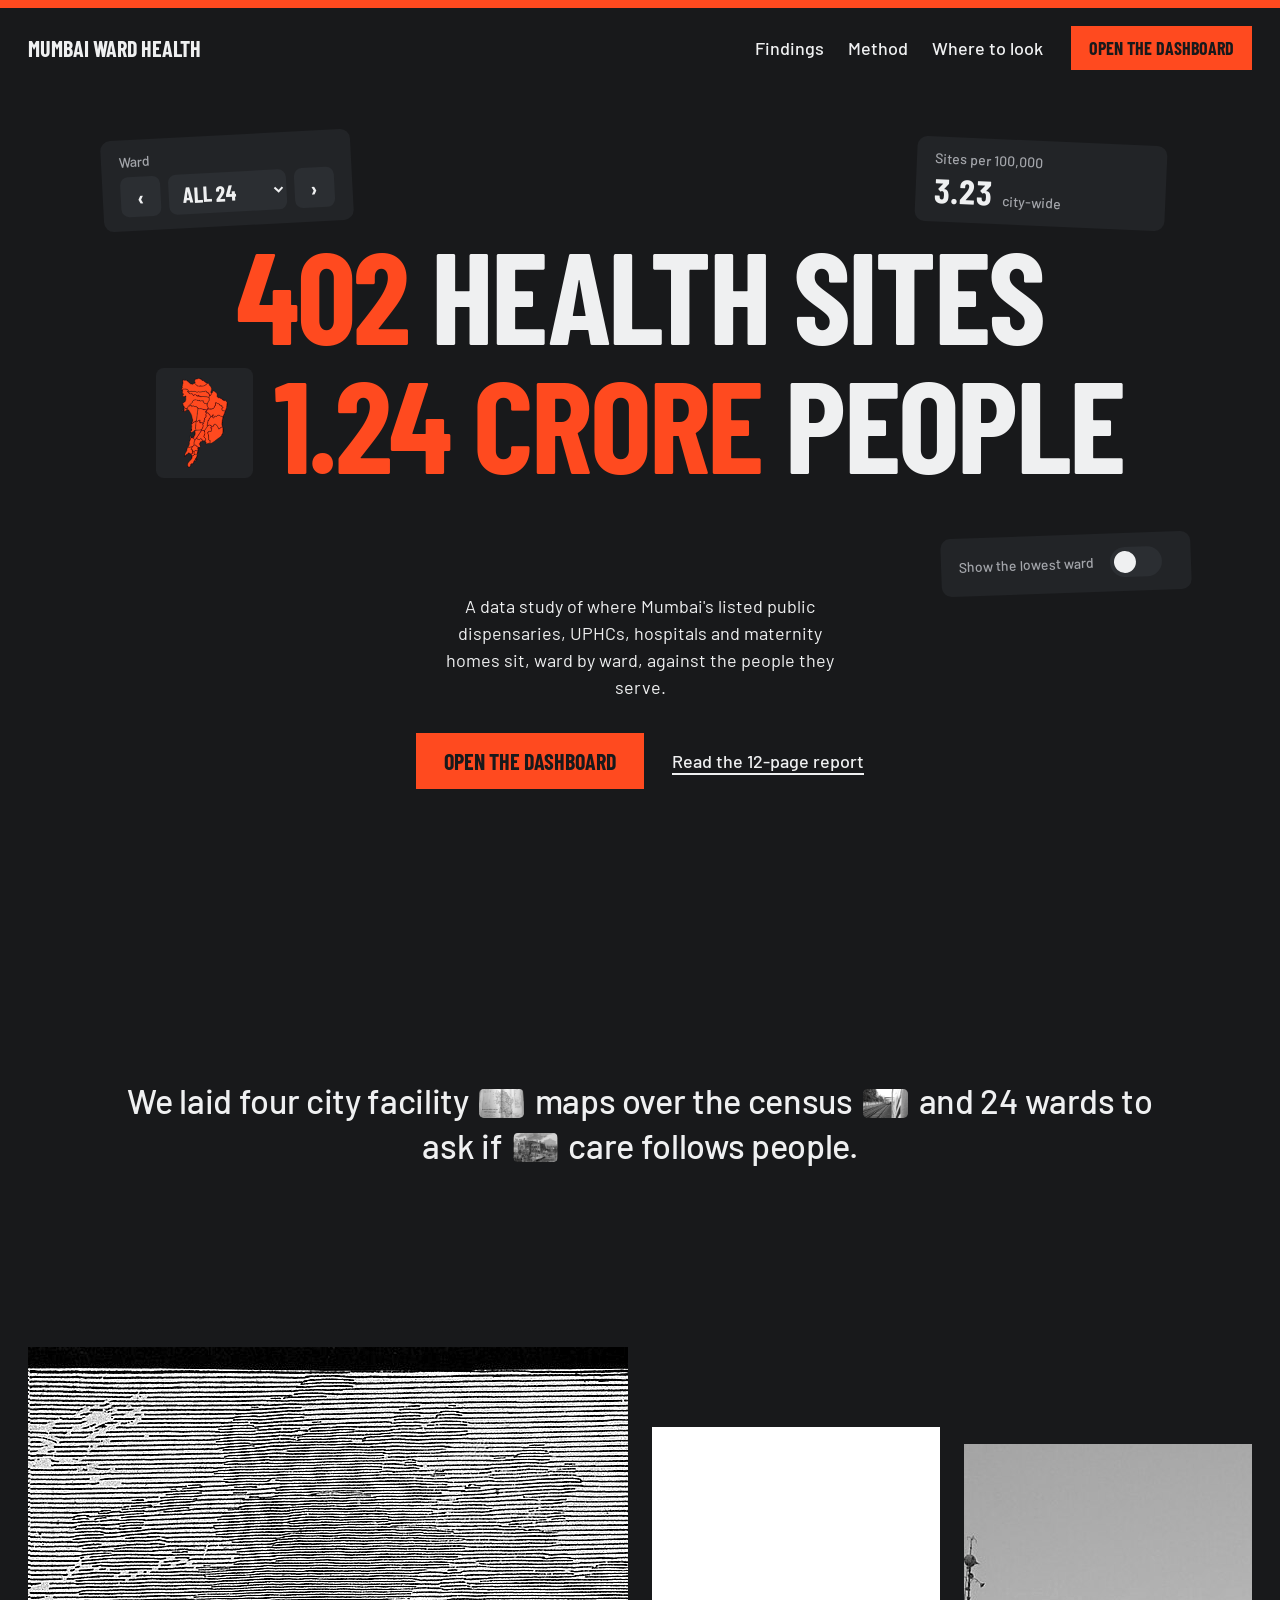
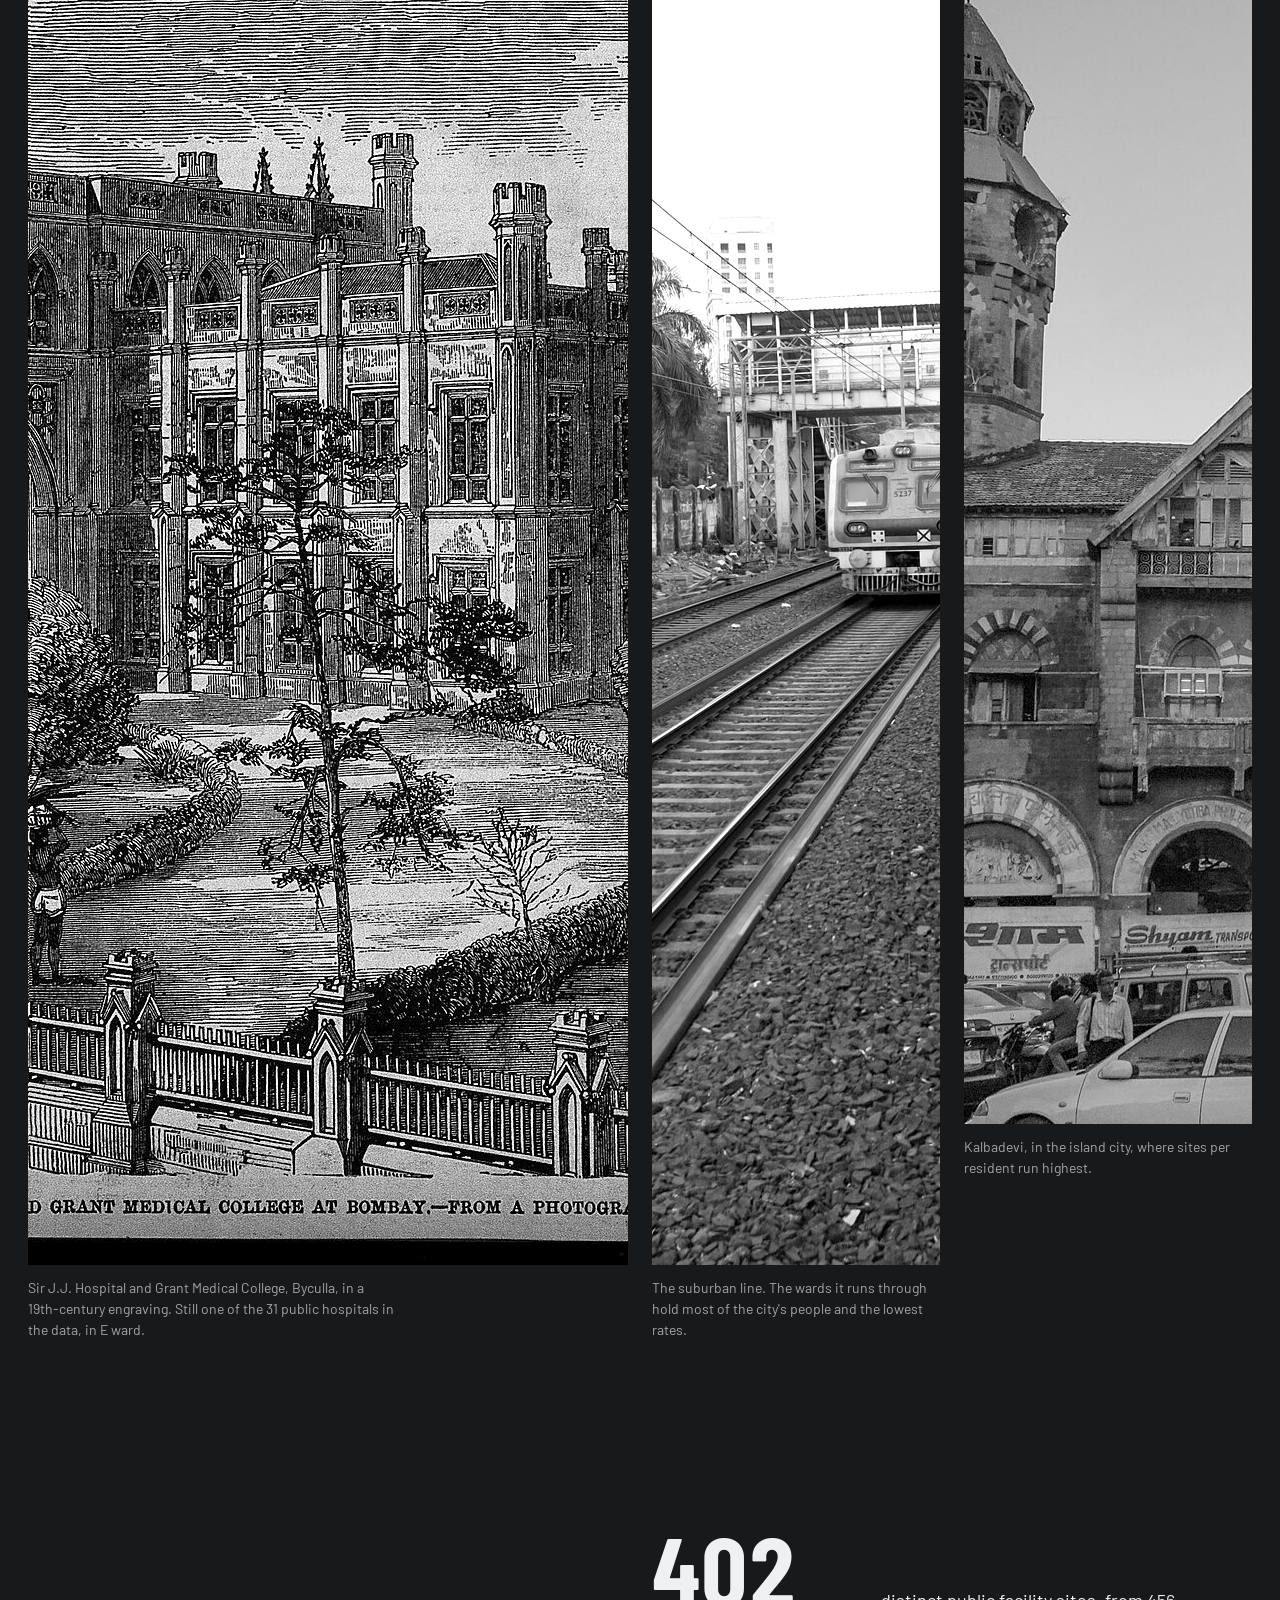
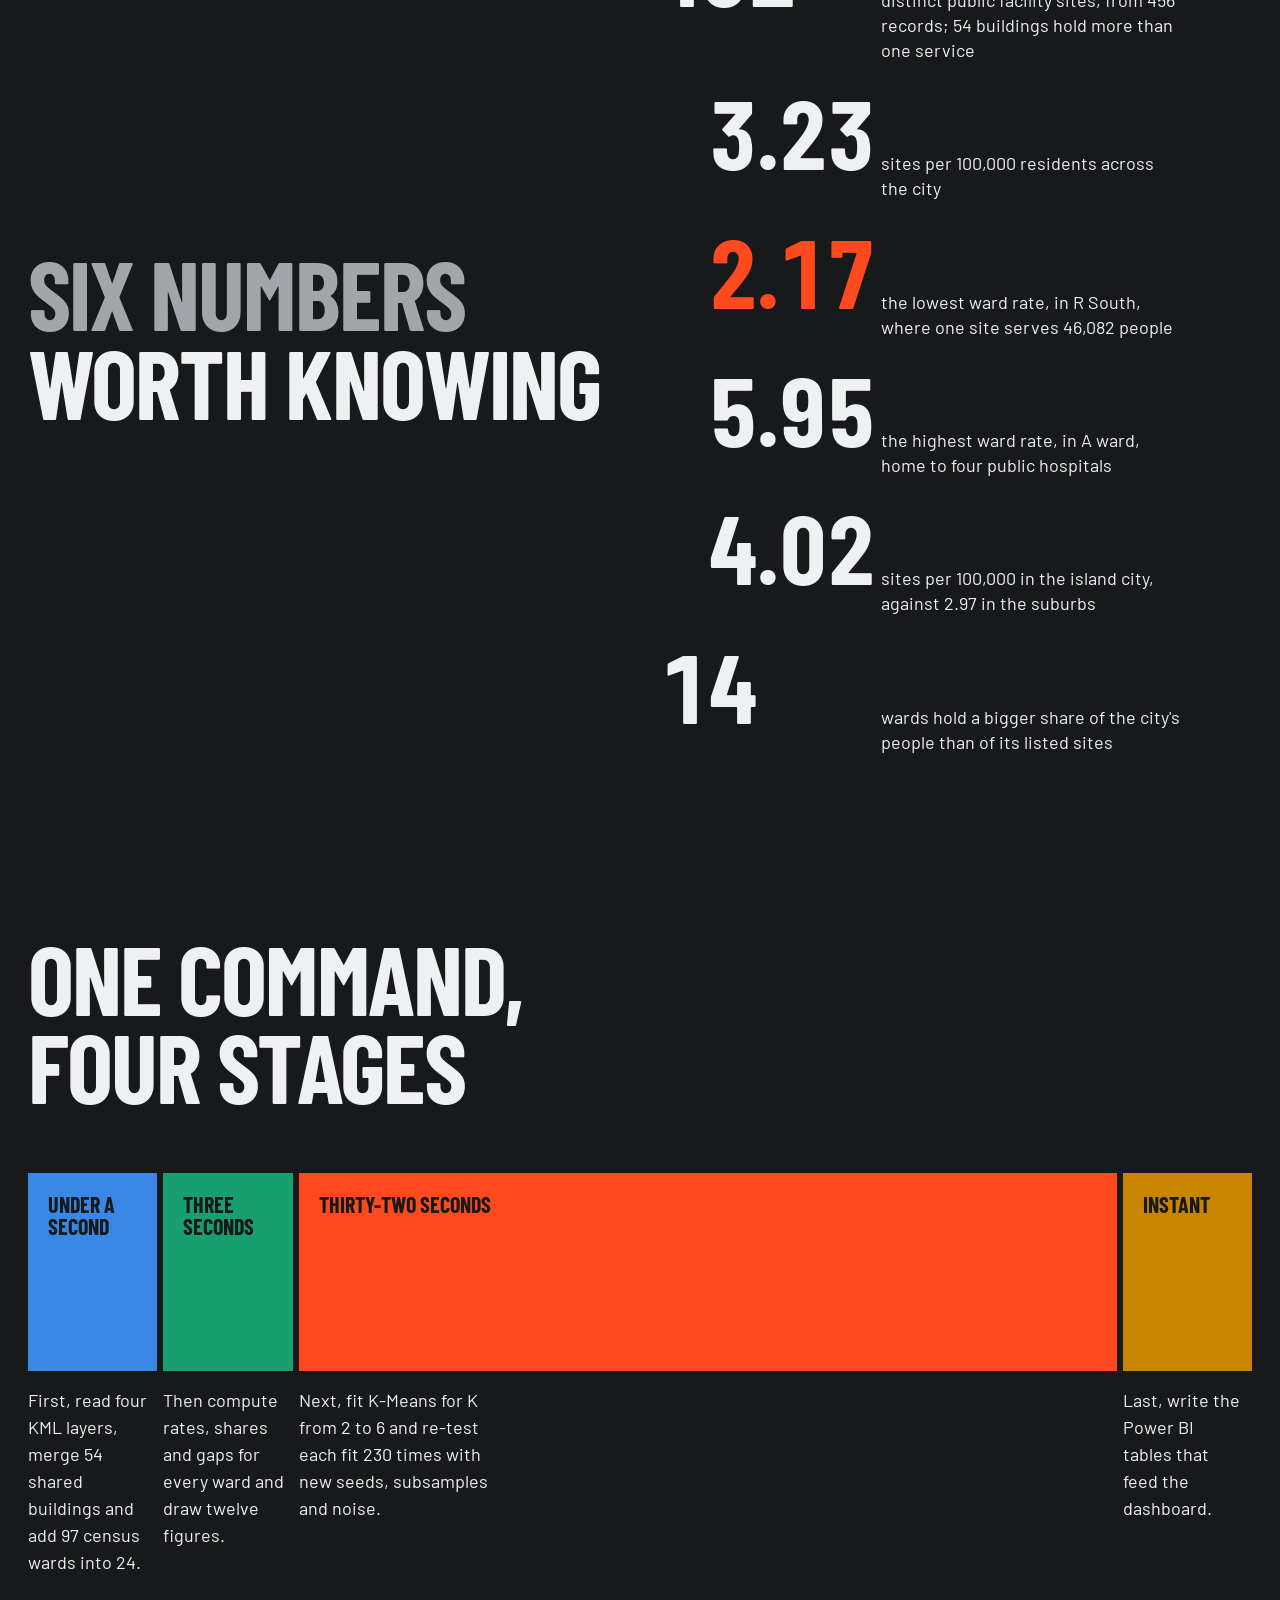
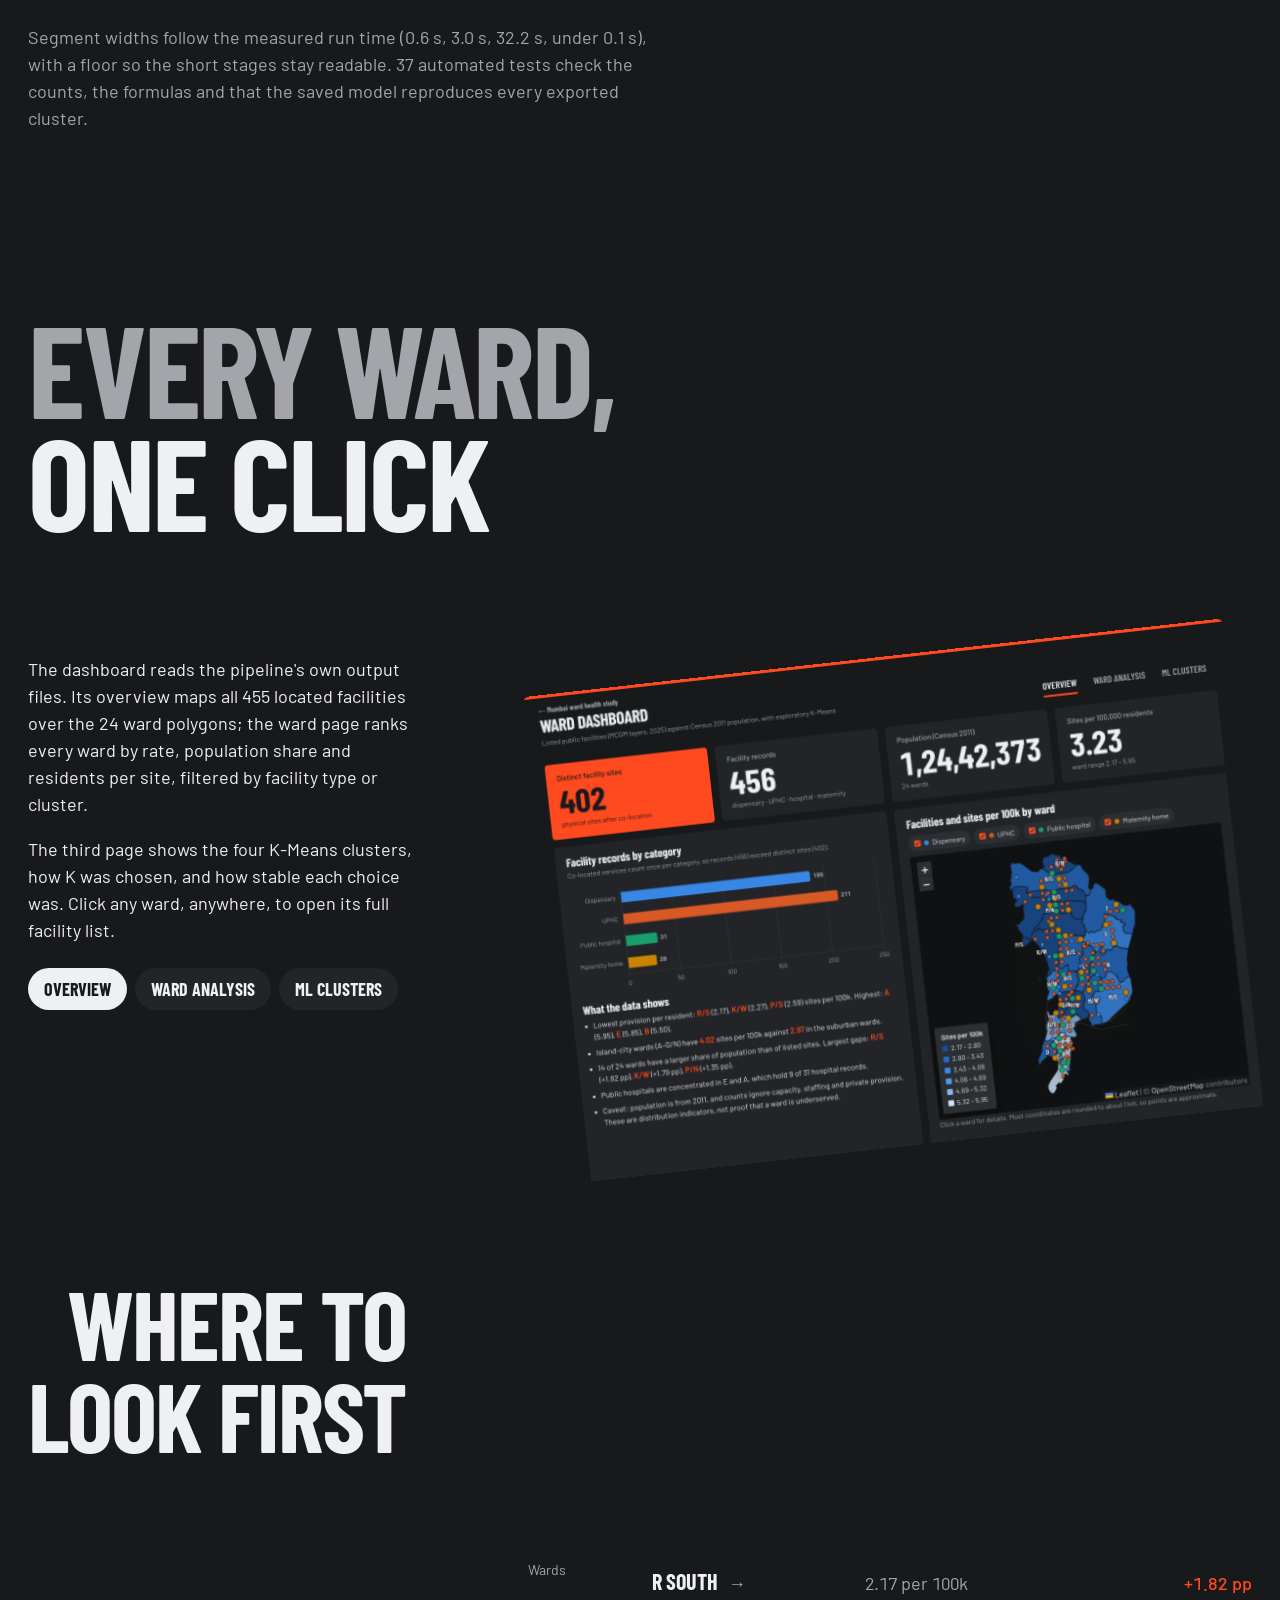
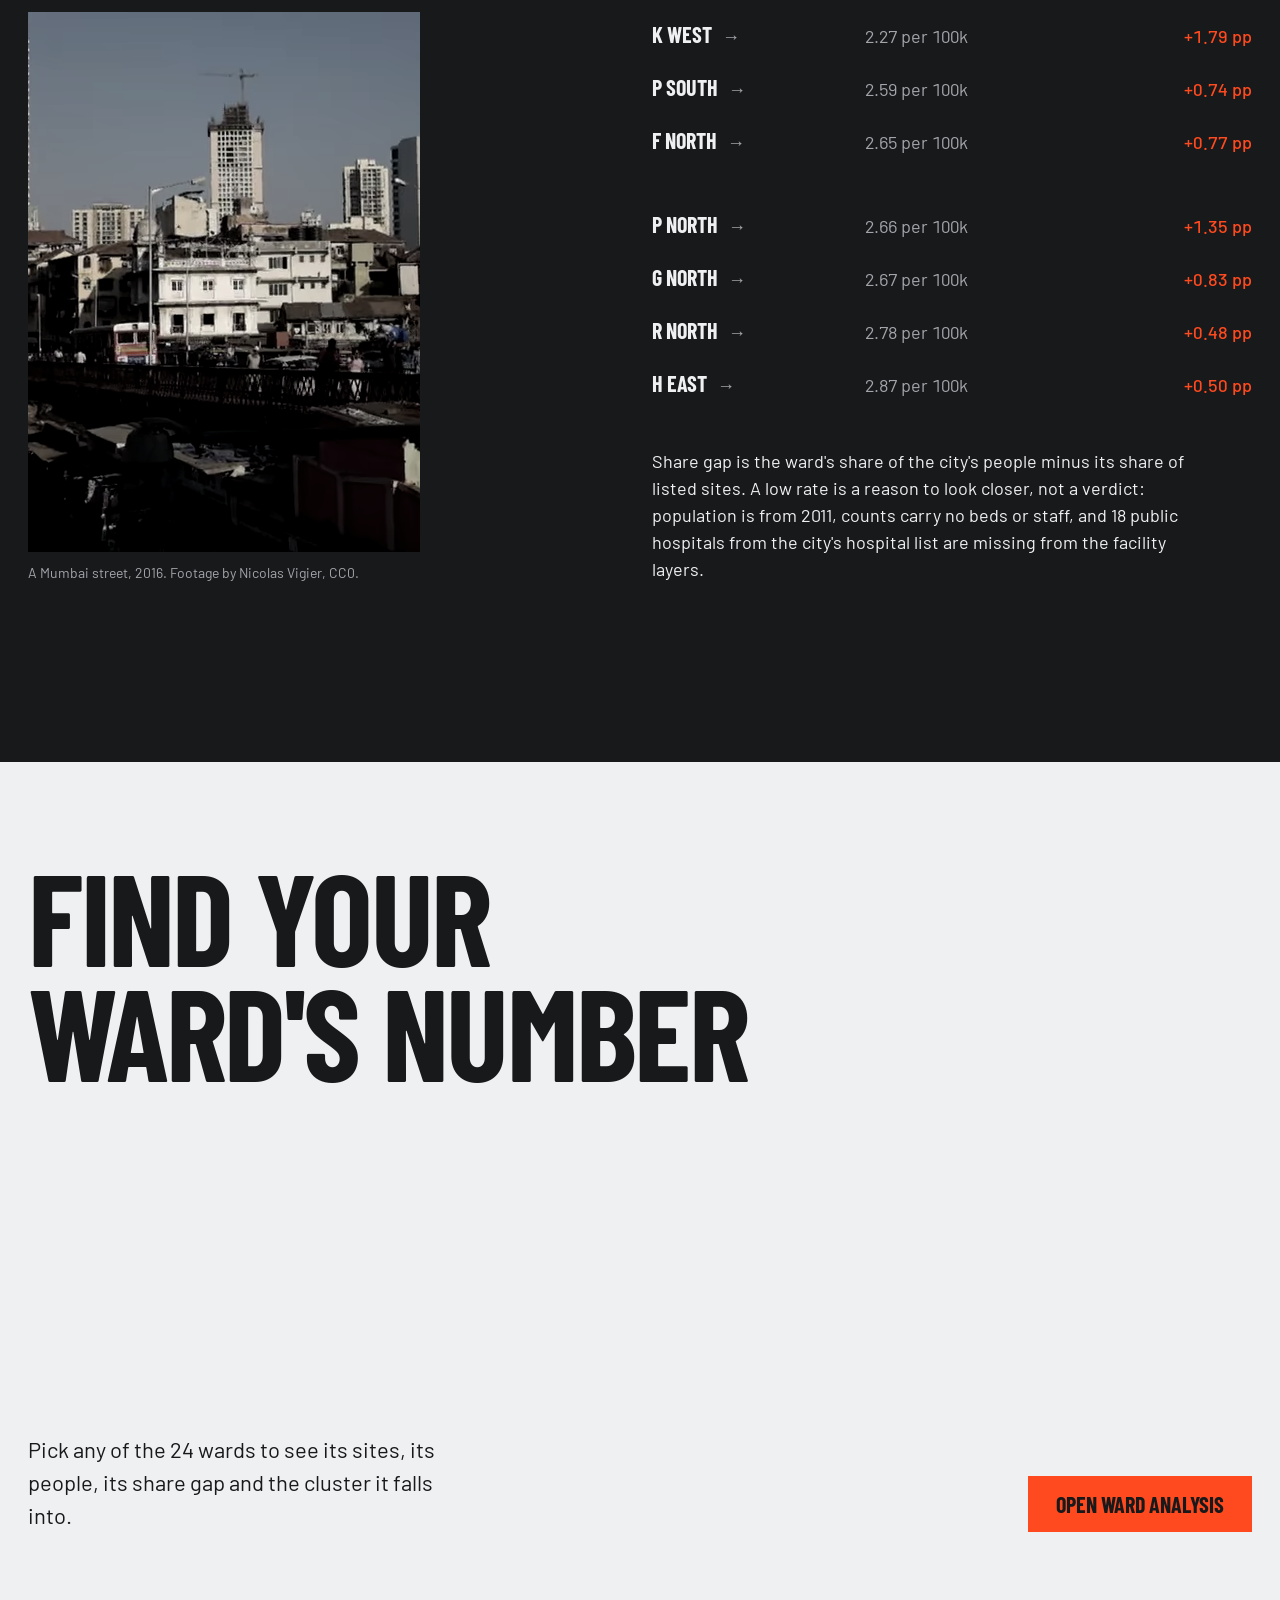
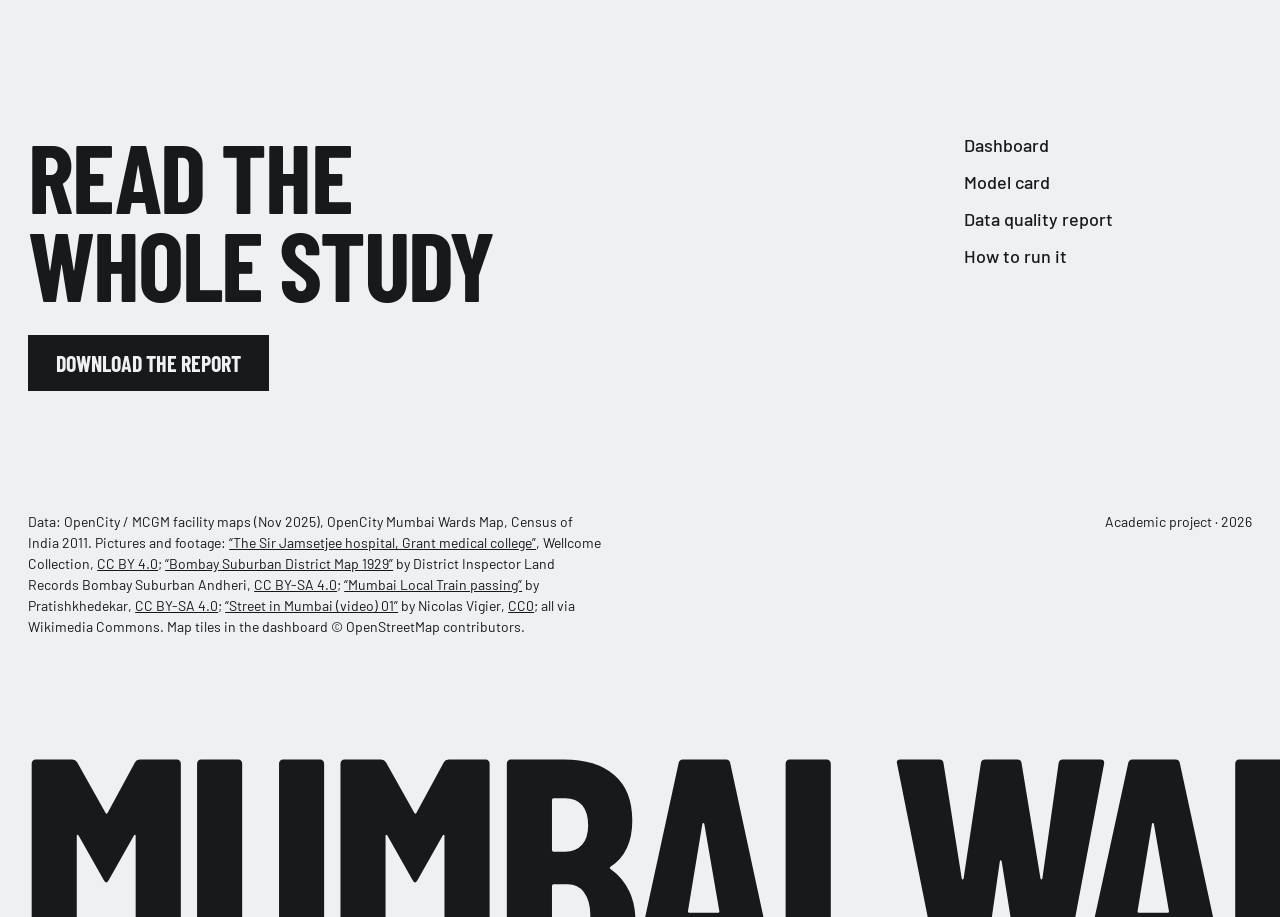
==== index.html @ dcb0f023 "Mumbai ward healthcare provision: pipeline, K-Means, dashboard and landing page Data pipeline over O" ====
<!doctype html>
<html lang="en">
<head>
<meta charset="utf-8">
<meta name="viewport" content="width=device-width, initial-scale=1">
<title>Mumbai Ward Health</title>
<meta name="description" content="A data study of where Mumbai's listed public dispensaries, UPHCs, hospitals and maternity homes sit, ward by ward, against the people they serve.">
<link rel="preconnect" href="https://fonts.googleapis.com">
<link rel="preconnect" href="https://fonts.gstatic.com" crossorigin>
<link href="https://fonts.googleapis.com/css2?family=Barlow+Condensed:wght@700&family=Barlow:wght@400;500&display=swap" rel="stylesheet">
<link rel="stylesheet" href="landing/style.css?v=6">
<script>document.documentElement.classList.add("js");</script>
</head>
<body>
<div class="accent-bar"></div>

<header class="nav">
  <a class="wordmark" href="#top">Mumbai Ward Health</a>
  <nav aria-label="Sections">
    <a href="#findings">Findings</a>
    <a href="#method">Method</a>
    <a href="#where">Where to look</a>
  </nav>
  <a class="btn btn-small" href="dashboard/">Open the dashboard</a>
</header>

<main id="top">
  <!-- ========== Hero: the sentence, with the ward controls sitting on it ========== -->
  <section class="hero" aria-labelledby="hero-title">
    <div class="hero-stage">
      <h1 id="hero-title" class="hero-title">
        <span class="line"><span class="line-inner"><span class="num" id="h-sites">402</span> health sites</span></span>
        <span class="line"><span class="line-inner"><span class="frame" aria-hidden="true"><svg id="h-map" viewBox="0 0 100 100" preserveAspectRatio="xMidYMid meet"></svg></span><span class="num" id="h-pop">1.24 crore</span> people</span></span>
      </h1>

      <div class="chip chip-ward" data-ui role="group" aria-label="Choose a ward">
        <span class="chip-label">Ward</span>
        <div class="chip-row">
          <button type="button" class="chip-step" id="w-prev" aria-label="Previous ward">‹</button>
          <select id="w-select" aria-label="Ward"><option value="">All 24</option></select>
          <button type="button" class="chip-step" id="w-next" aria-label="Next ward">›</button>
        </div>
      </div>

      <div class="chip chip-rate" data-ui aria-live="polite">
        <span class="chip-label">Sites per 100,000</span>
        <span class="chip-value"><span id="w-rate">3.23</span><span class="chip-sub" id="w-rank">city-wide</span></span>
      </div>

      <button type="button" class="chip chip-switch" data-ui id="w-switch" aria-pressed="false">
        <span class="chip-label">Show the lowest ward</span>
        <span class="switch" aria-hidden="true"><span class="knob"></span></span>
      </button>
    </div>

    <p class="hero-sub">A data study of where Mumbai's listed public dispensaries, UPHCs, hospitals and maternity homes sit,
      ward by ward, against the people they serve.</p>
    <div class="hero-actions">
      <a class="btn" href="dashboard/">Open the dashboard</a>
      <a class="text-link" href="outputs/reports/final_report.pdf">Read the 12-page report</a>
    </div>
  </section>

  <!-- ========== Intro statement ========== -->
  <section class="intro" data-reveal>
    <p class="statement">
      We laid four city facility
      <span class="thumb" aria-hidden="true"><img src="landing/assets/bombay-suburban-district-map-1929.jpg" alt="" width="1920" height="1440" loading="lazy" style="object-position: 40% 55%"></span>
      maps over the census
      <span class="thumb" aria-hidden="true"><img src="landing/assets/mumbai-local-train-passing.jpg" alt="" width="1920" height="1438" loading="lazy" style="object-position: 30% 50%"></span>
      and 24 wards to ask if
      <span class="thumb" aria-hidden="true"><img src="landing/assets/the-sir-jamsetjee-hospital-grant-medical-college.jpg" alt="" width="1920" height="1518" loading="lazy" style="object-position: 50% 40%"></span>
      care follows people.
    </p>
  </section>

  <!-- ========== The thumbnails, opened up ========== -->
  <section class="band" aria-label="Mumbai, then and now">
    <figure class="band-a" data-reveal>
      <img src="landing/assets/the-sir-jamsetjee-hospital-grant-medical-college.jpg" alt="Nineteenth-century engraving of the Sir Jamsetjee Jeejeebhoy Hospital and Grant Medical College, Bombay" width="1920" height="1518" loading="lazy">
      <figcaption>Sir J.J. Hospital and Grant Medical College, Byculla, in a 19th-century engraving. Still one of the 31 public hospitals in the data, in E ward.</figcaption>
    </figure>
    <figure class="band-b" data-reveal>
      <img src="landing/assets/mumbai-local-train-passing.jpg" alt="A Mumbai suburban local train passing along the tracks" width="1920" height="1438" loading="lazy">
      <figcaption>The suburban line. The wards it runs through hold most of the city's people and the lowest rates.</figcaption>
    </figure>
    <figure class="band-c" data-reveal>
      <img src="landing/assets/lohar-chawl-kalbadevi-mumbai-maharashtra-india-panoramio.jpg" alt="Crawford Market clock tower and street traffic near Lohar Chawl, Kalbadevi" width="1920" height="1280" loading="lazy">
      <figcaption>Kalbadevi, in the island city, where sites per resident run highest.</figcaption>
    </figure>
  </section>

  <!-- ========== Stats ledger ========== -->
  <section class="stats" id="findings" aria-labelledby="stats-title">
    <h2 id="stats-title" class="stats-title" data-reveal><span class="soft">Six numbers</span> <span>worth knowing</span></h2>
    <dl class="ledger" data-reveal>
      <div class="row"><dt class="whole" data-count="402">402</dt><dd class="dec"></dd><dd class="cap">distinct public facility sites, from 456 records; 54 buildings hold more than one service</dd></div>
      <div class="row"><dt class="whole" data-count="3">3</dt><dd class="dec" data-count-dec="23">.23</dd><dd class="cap">sites per 100,000 residents across the city</dd></div>
      <div class="row hl"><dt class="whole" data-count="2">2</dt><dd class="dec" data-count-dec="17">.17</dd><dd class="cap">the lowest ward rate, in R South, where one site serves 46,082 people</dd></div>
      <div class="row"><dt class="whole" data-count="5">5</dt><dd class="dec" data-count-dec="95">.95</dd><dd class="cap">the highest ward rate, in A ward, home to four public hospitals</dd></div>
      <div class="row"><dt class="whole" data-count="4">4</dt><dd class="dec" data-count-dec="2">.02</dd><dd class="cap">sites per 100,000 in the island city, against 2.97 in the suburbs</dd></div>
      <div class="row"><dt class="whole" data-count="14">14</dt><dd class="dec"></dd><dd class="cap">wards hold a bigger share of the city's people than of its listed sites</dd></div>
    </dl>
  </section>

  <!-- ========== How it works: the pipeline as one bar ========== -->
  <section class="method" id="method" aria-labelledby="method-title">
    <h2 id="method-title" class="method-title" data-reveal>One command, four stages</h2>
    <div class="stagebar" data-ui data-reveal role="list" aria-label="Pipeline stages, sized by how long each takes">
      <div class="stage s1" role="listitem" style="--grow: 12">
        <div class="seg"><h3 class="dur">Under a second</h3></div>
        <p>First, read four KML layers, merge 54 shared buildings and add 97 census wards into 24.</p>
      </div>
      <div class="stage s2" role="listitem" style="--grow: 12">
        <div class="seg"><h3 class="dur">Three seconds</h3></div>
        <p>Then compute rates, shares and gaps for every ward and draw twelve figures.</p>
      </div>
      <div class="stage s3" role="listitem" style="--grow: 76">
        <div class="seg"><h3 class="dur">Thirty-two seconds</h3></div>
        <p>Next, fit K-Means for K from 2 to 6 and re-test each fit 230 times with new seeds, subsamples and noise.</p>
      </div>
      <div class="stage s4" role="listitem" style="--grow: 12">
        <div class="seg"><h3 class="dur">Instant</h3></div>
        <p>Last, write the Power BI tables that feed the dashboard.</p>
      </div>
    </div>
    <p class="method-note" data-reveal>Segment widths follow the measured run time (0.6 s, 3.0 s, 32.2 s, under 0.1 s), with a floor so the short stages stay
      readable. 37 automated tests check the counts, the formulas and that the saved model reproduces every exported cluster.</p>
  </section>

  <!-- ========== Showcase: the dashboard in front of the type ========== -->
  <section class="showcase" aria-labelledby="show-title">
    <h2 id="show-title" class="stack" data-reveal><span class="soft">Every ward,</span> one click</h2>
    <div class="show-grid">
    <a class="object" href="dashboard/" aria-label="Open the dashboard overview">
      <img id="show-img" src="landing/assets/dashboard-overview.png" alt="Dashboard overview: headline figures, facility counts by category and a ward map shaded by sites per 100,000 residents" width="1440" height="1000" loading="lazy">
    </a>
    <div class="facts" data-reveal>
      <p>The dashboard reads the pipeline's own output files. Its overview maps all 455 located facilities over the 24 ward polygons;
        the ward page ranks every ward by rate, population share and residents per site, filtered by facility type or cluster.</p>
      <p>The third page shows the four K-Means clusters, how K was chosen, and how stable each choice was. Click any ward, anywhere, to open
        its full facility list.</p>
      <div class="facts-tabs" role="tablist" aria-label="Dashboard pages">
        <button type="button" role="tab" aria-selected="true" data-shot="overview">Overview</button>
        <button type="button" role="tab" aria-selected="false" data-shot="wards">Ward analysis</button>
        <button type="button" role="tab" aria-selected="false" data-shot="clusters">ML clusters</button>
      </div>
    </div>
    </div>
  </section>

  <!-- ========== Where to look: statement + table pushed right ========== -->
  <section class="where" id="where" aria-labelledby="where-title">
    <h2 id="where-title" class="where-title" data-reveal>Where to look first</h2>
    <div class="where-grid">
      <figure class="where-media" data-reveal>
        <video autoplay muted loop playsinline preload="metadata" poster="landing/assets/street-in-mumbai-video-01-poster.jpg" width="960" height="540">
          <source src="landing/assets/street-in-mumbai-video-01.webm" type="video/webm">
        </video>
        <figcaption>A Mumbai street, 2016. Footage by Nicolas Vigier, CC0.</figcaption>
      </figure>
      <div class="where-table" data-reveal>
        <span class="table-name">Wards</span>
        <table>
          <caption class="sr-only">Wards with the fewest listed public sites per 100,000 residents</caption>
          <thead class="sr-only"><tr><th>Ward</th><th>Sites per 100k</th><th>Share gap</th></tr></thead>
          <tbody id="where-rows">
            <tr><td><a href="dashboard/#ward=R/S">R South</a></td><td>2.17 per 100k</td><td>+1.82 pp</td></tr>
            <tr><td><a href="dashboard/#ward=K/W">K West</a></td><td>2.27 per 100k</td><td>+1.79 pp</td></tr>
            <tr><td><a href="dashboard/#ward=P/S">P South</a></td><td>2.59 per 100k</td><td>+0.74 pp</td></tr>
            <tr><td><a href="dashboard/#ward=F/N">F North</a></td><td>2.65 per 100k</td><td>+0.77 pp</td></tr>
            <tr class="gap"><td><a href="dashboard/#ward=P/N">P North</a></td><td>2.66 per 100k</td><td>+1.35 pp</td></tr>
            <tr><td><a href="dashboard/#ward=G/N">G North</a></td><td>2.67 per 100k</td><td>+0.83 pp</td></tr>
            <tr><td><a href="dashboard/#ward=R/N">R North</a></td><td>2.78 per 100k</td><td>+0.48 pp</td></tr>
            <tr><td><a href="dashboard/#ward=H/E">H East</a></td><td>2.87 per 100k</td><td>+0.50 pp</td></tr>
          </tbody>
        </table>
        <p class="where-note">Share gap is the ward's share of the city's people minus its share of listed sites. A low rate is a reason to look closer, not a verdict:
          population is from 2011, counts carry no beds or staff, and 18 public hospitals from the city's hospital list are missing from the facility layers.</p>
      </div>
    </div>
  </section>

  <!-- ========== Close: the idea again, inverted ========== -->
  <section class="close" aria-labelledby="close-title">
    <h2 id="close-title" class="close-title" data-reveal><span>Find your</span> <span>ward's number</span></h2>
    <div class="close-base" data-reveal>
      <p>Pick any of the 24 wards to see its sites, its people, its share gap and the cluster it falls into.</p>
      <a class="btn" href="dashboard/#wards">Open ward analysis</a>
    </div>
  </section>
</main>

<footer class="footer">
  <div class="footer-top">
    <div class="invite">
      <h2 class="invite-title"><span>Read the</span> <span>whole study</span></h2>
      <a class="btn btn-dark" href="outputs/reports/final_report.pdf">Download the report</a>
    </div>
    <ul class="footer-links">
      <li><a href="dashboard/">Dashboard</a></li>
      <li><a href="docs/model_card.md">Model card</a></li>
      <li><a href="docs/data_quality_report.md">Data quality report</a></li>
      <li><a href="README.md">How to run it</a></li>
    </ul>
  </div>
  <div class="footer-legal">
    <p class="credits">Data: OpenCity / MCGM facility maps (Nov 2025), OpenCity Mumbai Wards Map, Census of India 2011.
      Pictures and footage: <a href="https://commons.wikimedia.org/w/index.php?curid=36466814">“The Sir Jamsetjee hospital, Grant medical college”</a>, Wellcome Collection, <a href="https://creativecommons.org/licenses/by/4.0/">CC BY 4.0</a>;
      <a href="https://commons.wikimedia.org/w/index.php?curid=98653677">“Bombay Suburban District Map 1929”</a> by District Inspector Land Records Bombay Suburban Andheri, <a href="https://creativecommons.org/licenses/by-sa/4.0/">CC BY-SA 4.0</a>;
      <a href="https://commons.wikimedia.org/w/index.php?curid=108327120">“Mumbai Local Train passing”</a> by Pratishkhedekar, <a href="https://creativecommons.org/licenses/by-sa/4.0/">CC BY-SA 4.0</a>;
      <a href="https://commons.wikimedia.org/wiki/File:Street_in_Mumbai_(video)_01.webm">“Street in Mumbai (video) 01”</a> by Nicolas Vigier, <a href="https://creativecommons.org/publicdomain/zero/1.0/deed.en">CC0</a>; all via Wikimedia Commons.
      Map tiles in the dashboard © OpenStreetMap contributors.</p>
    <p>Academic project · 2026</p>
  </div>
  <p class="giant" aria-hidden="true">Mumbai wards</p>
</footer>

<script src="landing/app.js?v=2"></script>
</body>
</html>
---- landing/style.css ----
/* Landing page — direction "The sentence is the layout" · Barlow Condensed / Barlow · graphite and orange. */
:root {
  --bg: #18191b;
  --surface: #222427;
  --surface-2: #2b2e32;
  --ink: #eff0f1;
  --muted: #a3a5aa;
  --accent: #ff4a1f;
  --accent-ink: #18191b;
  --field: #eff0f1;
  --field-ink: #18191b;
  --field-muted: #55585e;
  --c1: #3987e5; --c2: #d95926; --c3: #199e70; --c4: #c98500;

  --display: "Barlow Condensed", "Arial Narrow", sans-serif;
  --text: "Barlow", -apple-system, "Segoe UI", Helvetica, Arial, sans-serif;
  /* Seven sizes: small, body, lead, statement, head, hero, and the footer's cropped name. */
  --step-small: 14px;
  --step-body: 18px;
  --step-lead: 22px;
  --step-statement: clamp(1.5rem, 1.1rem + 1.3vw, 2.25rem);
  --step-head: clamp(3rem, 1.6rem + 5.6vw, 6.5rem);
  --step-hero: clamp(2.6rem, 10.2vw, 10.5rem);

  --margin: clamp(16px, 2.2vw, 32px);
  --gap-section: clamp(120px, 14vw, 200px);
  --ease-out: cubic-bezier(.16, 1, .3, 1);
  color-scheme: dark;
}

* { box-sizing: border-box; }
html { scroll-behavior: smooth; }
html, body { margin: 0; }
body { background: var(--bg); color: var(--ink); font: 400 var(--step-body)/1.5 var(--text); -webkit-font-smoothing: antialiased; overflow-x: hidden; }
img, video, svg { display: block; max-width: 100%; }
a { color: inherit; }
:focus-visible { outline: 3px solid var(--accent); outline-offset: 3px; }
::selection { background: var(--accent); color: var(--accent-ink); }
.sr-only { position: absolute; width: 1px; height: 1px; overflow: hidden; clip: rect(0 0 0 0); white-space: nowrap; }
h1, h2 { font-family: var(--display); font-weight: 700; text-transform: uppercase; letter-spacing: -0.02em; line-height: 0.9; margin: 0; }
p { margin: 0; }

/* ---------- buttons ---------- */
.btn {
  display: inline-flex; align-items: center; justify-content: center; min-height: 56px; padding: 0 28px;
  background: var(--accent); color: var(--accent-ink); font: 700 var(--step-lead)/1 var(--display); text-transform: uppercase; letter-spacing: 0;
  text-decoration: none; border-radius: 0; transition: transform .2s var(--ease-out), background .2s;
}
.btn:hover { background: #ff6a45; transform: translateY(-2px); }
.btn:active { transform: translateY(1px) scale(.98); }
.btn-small { min-height: 44px; padding: 0 18px; font-size: var(--step-body); }
.btn-dark { background: var(--field-ink); color: var(--field); }
.btn-dark:hover { background: var(--accent); color: var(--accent-ink); }
.text-link { color: var(--ink); text-decoration: underline; text-decoration-thickness: 2px; text-underline-offset: 5px; font-weight: 500; transition: color .2s; }
.text-link:hover { color: var(--accent); }

/* ---------- navigation ---------- */
.accent-bar { height: 8px; background: var(--accent); }
.nav { display: flex; align-items: center; gap: 28px; padding: 18px var(--margin); }
.wordmark { font: 700 var(--step-lead)/1 var(--display); text-transform: uppercase; text-decoration: none; margin-right: auto; }
.nav nav { display: flex; gap: 24px; }
.nav nav a { text-decoration: none; color: var(--ink); font-weight: 500; position: relative; }
.nav nav a::after { content: ""; position: absolute; left: 0; right: 0; bottom: -4px; height: 2px; background: var(--accent); transform: scaleX(0); transform-origin: left; transition: transform .3s var(--ease-out); }
.nav nav a:hover::after { transform: scaleX(1); }

/* ---------- hero ---------- */
.hero { min-height: calc(100svh - 88px); padding: 0 var(--margin) 64px; display: flex; flex-direction: column; justify-content: center; }
.hero-stage { position: relative; padding: 96px 0 104px; }
.hero-title { font-size: var(--step-hero); line-height: 0.95; letter-spacing: -0.02em; text-align: center; }
.hero-title .line { display: block; overflow: hidden; padding-bottom: 0.04em; }
.hero-title .line-inner { display: inline-block; white-space: nowrap; }
.hero-title .num { color: var(--accent); display: inline-block; transition: opacity .25s, transform .35s var(--ease-out); }
.hero-title .num.swap { opacity: 0; transform: translateY(0.25em); }
.frame {
  display: inline-block; width: 0.74em; height: 0.84em; vertical-align: -0.03em; margin: 0 0.16em 0 0; border-radius: 0.06em;
  background: var(--surface); overflow: hidden;
}
.frame svg { width: 100%; height: 100%; }
.frame path { fill: #3b3f45; stroke: var(--bg); stroke-width: 0.35; transition: fill .45s var(--ease-out); }
.frame path.on { fill: var(--accent); }
.frame path.island { fill: #565b62; }

.chip {
  position: absolute; z-index: 2; display: flex; flex-direction: column; gap: 6px; padding: 14px 18px; min-width: 250px;
  background: var(--surface); color: var(--ink); border-radius: 10px; font: 500 var(--step-body)/1.2 var(--text); text-align: left;
  transition: transform .3s var(--ease-out), background .2s;
}
.chip:hover { background: var(--surface-2); }
.chip-label { color: var(--muted); font-size: var(--step-small); }
.chip-ward { top: 0; left: 6%; transform: rotate(-3deg); }
.chip-rate { top: 6px; right: 7%; transform: rotate(2.5deg); }
.chip-switch { right: 5%; bottom: 0; transform: rotate(-2deg); flex-direction: row; align-items: center; gap: 16px; border: 0; cursor: pointer; }
.chip-ward:hover { transform: rotate(-3deg) translateY(-3px); }
.chip-rate:hover { transform: rotate(2.5deg) translateY(-3px); }
.chip-switch:hover { transform: rotate(-2deg) translateY(-3px); }
.chip-switch:active { transform: rotate(-2deg) scale(.97); }
.chip-row { display: flex; align-items: center; gap: 8px; }
.chip-step {
  width: 40px; height: 40px; border: 0; border-radius: 8px; background: var(--surface-2); color: var(--ink); font: 700 var(--step-lead)/1 var(--display);
  cursor: pointer; transition: background .2s, transform .15s;
}
.chip-step:hover { background: var(--accent); color: var(--accent-ink); }
.chip-step:active { transform: scale(.92); }
.chip select {
  flex: 1; height: 40px; border: 0; border-radius: 8px; background: var(--surface-2); color: var(--ink); font: 700 var(--step-lead)/1 var(--display);
  text-transform: uppercase; padding: 0 10px; cursor: pointer;
}
.chip-value { display: flex; align-items: baseline; gap: 10px; }
.chip-value #w-rate { font: 700 var(--step-statement)/1 var(--display); font-variant-numeric: tabular-nums; }
.chip-sub { color: var(--muted); font-size: var(--step-small); }
.switch { width: 52px; height: 30px; border-radius: 15px; background: var(--surface-2); position: relative; flex: none; transition: background .25s; }
.switch .knob { position: absolute; top: 4px; left: 4px; width: 22px; height: 22px; border-radius: 50%; background: var(--ink); transition: transform .3s var(--ease-out); }
.chip-switch[aria-pressed="true"] .switch { background: var(--accent); }
.chip-switch[aria-pressed="true"] .knob { transform: translateX(22px); background: var(--accent-ink); }

.hero-sub { max-width: 40ch; margin: 0 auto; text-align: center; font-size: var(--step-body); }
.hero-actions { display: flex; gap: 28px; align-items: center; justify-content: center; margin-top: 32px; flex-wrap: wrap; }

/* ---------- intro statement ---------- */
.intro { padding: var(--gap-section) var(--margin); }
.statement { max-width: 30em; margin: 0 auto; text-align: center; font: 500 var(--step-statement)/1.3 var(--text); letter-spacing: -0.01em; }
.thumb { display: inline-block; height: 0.85em; width: 1.3em; vertical-align: -0.1em; margin: 0 0.12em; border-radius: 0.14em; overflow: hidden; background: var(--surface); }
.thumb img { width: 100%; height: 100%; object-fit: cover; filter: grayscale(1) contrast(1.05); transition: filter .5s, transform .6s var(--ease-out); }
.thumb:hover img { filter: none; transform: scale(1.12); }

/* ---------- picture band ---------- */
.band { display: grid; grid-template-columns: repeat(12, 1fr); gap: 24px; padding: 0 var(--margin) var(--gap-section); align-items: end; }
.band figure { margin: 0; overflow: hidden; }
.band img { width: 100%; object-fit: cover; filter: grayscale(1) contrast(1.05); transition: filter .6s, transform 1.2s var(--ease-out); }
.band figure:hover img { filter: none; transform: scale(1.03); }
.band figcaption { margin-top: 12px; font-size: var(--step-small); color: var(--muted); max-width: 46ch; }
.band-a { grid-column: 1 / 7; } .band-a img { aspect-ratio: 4 / 3; }
.band-b { grid-column: 7 / 10; } .band-b img { aspect-ratio: 3 / 4; }
.band-c { grid-column: 10 / 13; margin-bottom: 18vh !important; } .band-c img { aspect-ratio: 3 / 4; object-position: 30% 50%; }

/* ---------- stats ledger ---------- */
.stats { display: grid; grid-template-columns: repeat(12, 1fr); gap: 0 24px; padding: 0 var(--margin) var(--gap-section); align-items: center; }
.stats-title { grid-column: 1 / 7; font-size: var(--step-head); line-height: 0.92; }
.stats-title span { display: block; white-space: nowrap; }
.soft { color: var(--muted); display: block; }
.ledger { grid-column: 7 / 13; margin: 0; display: flex; flex-direction: column; gap: 20px; }
.ledger .row { display: grid; grid-template-columns: 1.9ch 1.75ch 1fr; column-gap: 0; align-items: baseline; font-size: var(--step-head); }
.ledger dt, .ledger .dec { font: 700 1em/1 var(--display); font-variant-numeric: tabular-nums lining-nums; margin: 0; }
.ledger dt { text-align: right; }
.ledger .dec { text-align: left; }
.ledger .cap { font: 400 var(--step-body)/1.4 var(--text); margin: 0 0 0 28px; max-width: 30ch; }
.ledger .hl dt, .ledger .hl .dec { color: var(--accent); }

/* ---------- method: stages as one bar ---------- */
.method { padding: 0 var(--margin) var(--gap-section); }
.method-title { font-size: var(--step-head); margin-bottom: 64px; max-width: 12ch; }
.stagebar { display: flex; gap: 6px; }
.stage { flex: var(--grow) 1 0; min-width: 0; }
.seg { height: 22vh; min-height: 150px; padding: 20px; color: var(--accent-ink); transform-origin: left; }
.s1 .seg { background: var(--c1); } .s2 .seg { background: var(--c3); } .s3 .seg { background: var(--accent); } .s4 .seg { background: var(--c4); }
.dur { font: 700 var(--step-lead)/1 var(--display); text-transform: uppercase; margin: 0; letter-spacing: 0; }
.stage p { margin-top: 16px; font-size: var(--step-body); max-width: 22ch; padding-right: 8px; }
.method-note { margin-top: 48px; max-width: 62ch; color: var(--muted); font-size: var(--step-body); }

/* ---------- showcase: object in front of type ---------- */
.showcase { position: relative; overflow: hidden; padding: 0 0 var(--gap-section); }
.stack { font-size: var(--step-hero); line-height: 0.86; white-space: nowrap; padding-left: var(--margin); }
.stack .soft { display: block; }
.show-grid { display: grid; grid-template-columns: repeat(12, 1fr); gap: 24px; padding: 0 var(--margin); margin-top: 72px; align-items: start; }
.object {
  grid-column: 6 / 13; grid-row: 1; transform: rotate(-3deg);
  display: block; border-radius: 6px; overflow: hidden; background: var(--surface); transition: transform .5s var(--ease-out);
}
.object:hover { transform: rotate(-2deg) scale(1.02); }
.object img { width: 100%; height: auto; transition: opacity .3s; }
.object img.swap { opacity: 0; }
.facts { grid-column: 1 / 5; grid-row: 1; margin-top: 48px; display: flex; flex-direction: column; gap: 18px; font-size: var(--step-body); }
.facts-tabs { display: flex; gap: 8px; flex-wrap: wrap; margin-top: 6px; }
.facts-tabs button {
  border: 0; background: var(--surface); color: var(--ink); font: 700 var(--step-body)/1 var(--display); text-transform: uppercase; padding: 12px 16px;
  cursor: pointer; border-radius: 999px; transition: background .2s, color .2s, transform .15s;
}
.facts-tabs button:hover { background: var(--surface-2); }
.facts-tabs button:active { transform: scale(.96); }
.facts-tabs button[aria-selected="true"] { background: var(--ink); color: var(--bg); }

/* ---------- where to look ---------- */
.where { padding: 0 var(--margin) var(--gap-section); }
.where-title { font-size: var(--step-head); line-height: 0.95; text-indent: 3vw; max-width: 10ch; }
.where-grid { display: grid; grid-template-columns: repeat(12, 1fr); gap: 0 24px; margin-top: 96px; align-items: end; }
.where-media { grid-column: 1 / 5; margin: 0; }
.where-media video { width: 100%; aspect-ratio: 4 / 5; object-fit: cover; background: var(--surface); filter: grayscale(.6); }
.where-media figcaption { margin-top: 10px; font-size: var(--step-small); color: var(--muted); }
.where-table { grid-column: 7 / 13; position: relative; }
.table-name { position: absolute; left: calc(-1 * (100% / 6) - 24px); top: 2px; font-size: var(--step-small); color: var(--muted); }
.where-table table { width: 100%; border-collapse: collapse; font-size: var(--step-body); font-variant-numeric: tabular-nums; }
.where-table td { padding: 13px 0; }
.where-table td:nth-child(2) { color: var(--muted); }
.where-table td:last-child { text-align: right; color: var(--accent); font-weight: 500; }
.where-table tr.gap td { padding-top: 44px; }
.where-table a { font: 700 var(--step-lead)/1 var(--display); text-transform: uppercase; text-decoration: none; display: inline-flex; gap: 10px; align-items: baseline; }
.where-table a::after { content: "→"; font-size: var(--step-body); color: var(--muted); transition: transform .25s var(--ease-out), color .2s; }
.where-table tr:hover a::after { transform: translateX(6px); color: var(--accent); }
.where-table tr { transition: transform .25s var(--ease-out); }
.where-table tr:hover { transform: translateX(4px); }
.where-note { margin-top: 36px; font-size: var(--step-body); max-width: 56ch; }

/* ---------- close (inverted) + footer ---------- */
.close { background: var(--field); color: var(--field-ink); min-height: 90svh; padding: 96px var(--margin) 40px; display: flex; flex-direction: column; justify-content: space-between; }
.close-title { font-size: var(--step-hero); line-height: 0.88; }
.close-title span, .invite-title span { display: block; white-space: nowrap; }
.close-base { display: flex; justify-content: space-between; align-items: flex-end; gap: 24px; flex-wrap: wrap; }
.close-base p { font-size: var(--step-lead); max-width: 34ch; }
.footer { background: var(--field); color: var(--field-ink); overflow: hidden; padding: 160px var(--margin) 0; position: relative; }
.footer-top { display: grid; grid-template-columns: repeat(12, 1fr); gap: 24px; }
.invite { grid-column: 1 / 8; display: flex; flex-direction: column; gap: 28px; align-items: flex-start; }
.invite-title { font-size: var(--step-head); line-height: 0.9; }
.footer-links { grid-column: 10 / 13; list-style: none; margin: 0; padding: 0; display: flex; flex-direction: column; gap: 10px; }
.footer-links a { text-decoration: none; font-weight: 500; transition: color .2s; }
.footer-links a:hover { color: var(--accent); }
.footer-legal { display: flex; justify-content: space-between; gap: 32px; margin-top: 120px; font-size: var(--step-small); color: var(--field-ink); }
.footer-legal .credits { max-width: 72ch; }
.footer-legal a { color: var(--field-ink); }
.giant {
  font: 700 clamp(6rem, 25vw, 30rem)/0.8 var(--display); text-transform: uppercase; white-space: nowrap; letter-spacing: -0.03em;
  margin: 24px 0 0 -0.03em; transform: translateY(26%); color: var(--field-ink);
}

/* ---------- motion ---------- */
/* Signature: each headline line rises from behind its own baseline. Content stays visible without script. */
.js .hero-title .line-inner { transform: translateY(105%); }
.js.ready .hero-title .line-inner { transform: none; transition: transform .9s var(--ease-out); }
.js.ready .hero-title .line:nth-child(2) .line-inner { transition-delay: .11s; }
.js .hero-sub, .js .hero-actions, .js .chip { opacity: 0; }
.js.ready .hero-sub, .js.ready .hero-actions { opacity: 1; transition: opacity .7s .55s; }
.js.ready .chip { opacity: 1; transition: opacity .6s .75s, transform .3s var(--ease-out), background .2s; }

/* Section entrances: children rise in sequence once, 70 ms apart. */
.js [data-reveal] { opacity: 0; transform: translateY(28px); }
.js [data-reveal].in { opacity: 1; transform: none; transition: opacity .8s var(--ease-out), transform .8s var(--ease-out); transition-delay: calc(var(--d, 0) * 70ms); }
.js .stagebar .seg { transform: scaleX(0); }
.js .stagebar.in .seg { transform: none; transition: transform 1s var(--ease-out); }
.js .stagebar.in .s2 .seg { transition-delay: .12s; } .js .stagebar.in .s3 .seg { transition-delay: .24s; } .js .stagebar.in .s4 .seg { transition-delay: .36s; }
.js .stagebar .stage p { opacity: 0; }
.js .stagebar.in .stage p { opacity: 1; transition: opacity .6s .6s; }
.object { will-change: transform; }

@media (prefers-reduced-motion: reduce) {
  html { scroll-behavior: auto; }
  .js .hero-title .line-inner, .js [data-reveal], .js .stagebar .seg { transform: none !important; }
  .js [data-reveal], .js .hero-sub, .js .hero-actions, .js .chip, .js .stagebar .stage p { opacity: 1 !important; }
  *, *::before, *::after { transition-duration: .01ms !important; animation-duration: .01ms !important; }
}

/* ---------- tablet ---------- */
@media (max-width: 1024px) {
  /* Off the letters: the sentence first, the three live controls in a row beneath it. */
  .hero-stage { padding: 48px 0 0; display: flex; flex-wrap: wrap; gap: 14px; align-items: flex-start; align-content: flex-start; }
  .chip-ward { order: 2; } .chip-rate { order: 3; } .chip-switch { order: 4; align-self: stretch; }
  .hero-title { order: 1; }
  .chip select { min-width: 0; }
  .hero-title { flex: 1 1 100%; margin-bottom: 24px; }
  .chip { position: static; transform: none !important; min-width: 0; flex: 1 1 200px; padding: 12px 14px; }
  .hero-sub { margin-top: 32px; }
  .stats-title { grid-column: 1 / 13; margin-bottom: 48px; }
  .ledger { grid-column: 1 / 13; }
  .object { grid-column: 1 / 13; }
  .facts { grid-column: 1 / 13; grid-row: 2; margin-top: 24px; }
}

/* ---------- phone ---------- */
@media (max-width: 640px) {
  .nav { gap: 12px; flex-wrap: wrap; }
  .nav nav { display: none; }
  .hero { min-height: auto; padding-top: 24px; }
  .hero-stage { padding: 0; display: flex; flex-direction: column; gap: 14px; }
  .hero-title { font-size: 10.6vw; order: 2; margin: 18px 0; }
  .chip { position: static; transform: none !important; min-width: 0; width: 100%; flex: none; }
  .chip-ward { order: 1; }
  .chip-rate, .chip-switch { order: 3; }
  .hero-sub { text-align: left; margin: 24px 0 0; }
  .hero-actions { justify-content: flex-start; }
  .intro { padding: 96px var(--margin); }
  .statement { text-align: left; font-size: 24px; }
  .ledger .cap { font-size: var(--step-small); }
  .ledger .row { grid-template-columns: 52% 1fr; font-size: 15vw; row-gap: 6px; }
  .ledger .row dt { grid-column: 1; } .ledger .row .dec { grid-column: 2; }
  .ledger .cap { grid-column: 1 / 3; margin-left: 0; }
  .ledger { gap: 28px; }
  .method-title { font-size: 11vw; }
  .stagebar { flex-direction: column; }
  .stage { flex: none; }
  .seg { height: auto; min-height: 72px; transform-origin: top; }
  .s3 .seg { min-height: 260px; }
  .stack { font-size: 15vw; }
  .band { display: flex; flex-direction: column; gap: 32px; padding-bottom: 120px; }
  .band-b, .band-c { width: 70%; } .band-c { align-self: flex-end; margin-bottom: 0 !important; }
  .where-title { text-indent: 0; font-size: 9.5vw; }
  .where-grid { display: flex; flex-direction: column-reverse; gap: 48px; margin-top: 48px; }
  .where-media { width: 60%; align-self: flex-end; }
  .table-name { display: none; }
  .close { min-height: 80svh; }
  .close-title { font-size: 15vw; }
  .close-base .btn { width: 100%; }
  .footer { padding-top: 96px; }
  .invite { grid-column: 1 / 13; }
  .footer-links { grid-column: 1 / 13; flex-direction: row; flex-wrap: wrap; gap: 8px 18px; }
  .footer-legal { flex-direction: column; margin-top: 64px; }
  .giant { font-size: 34vw; }
}
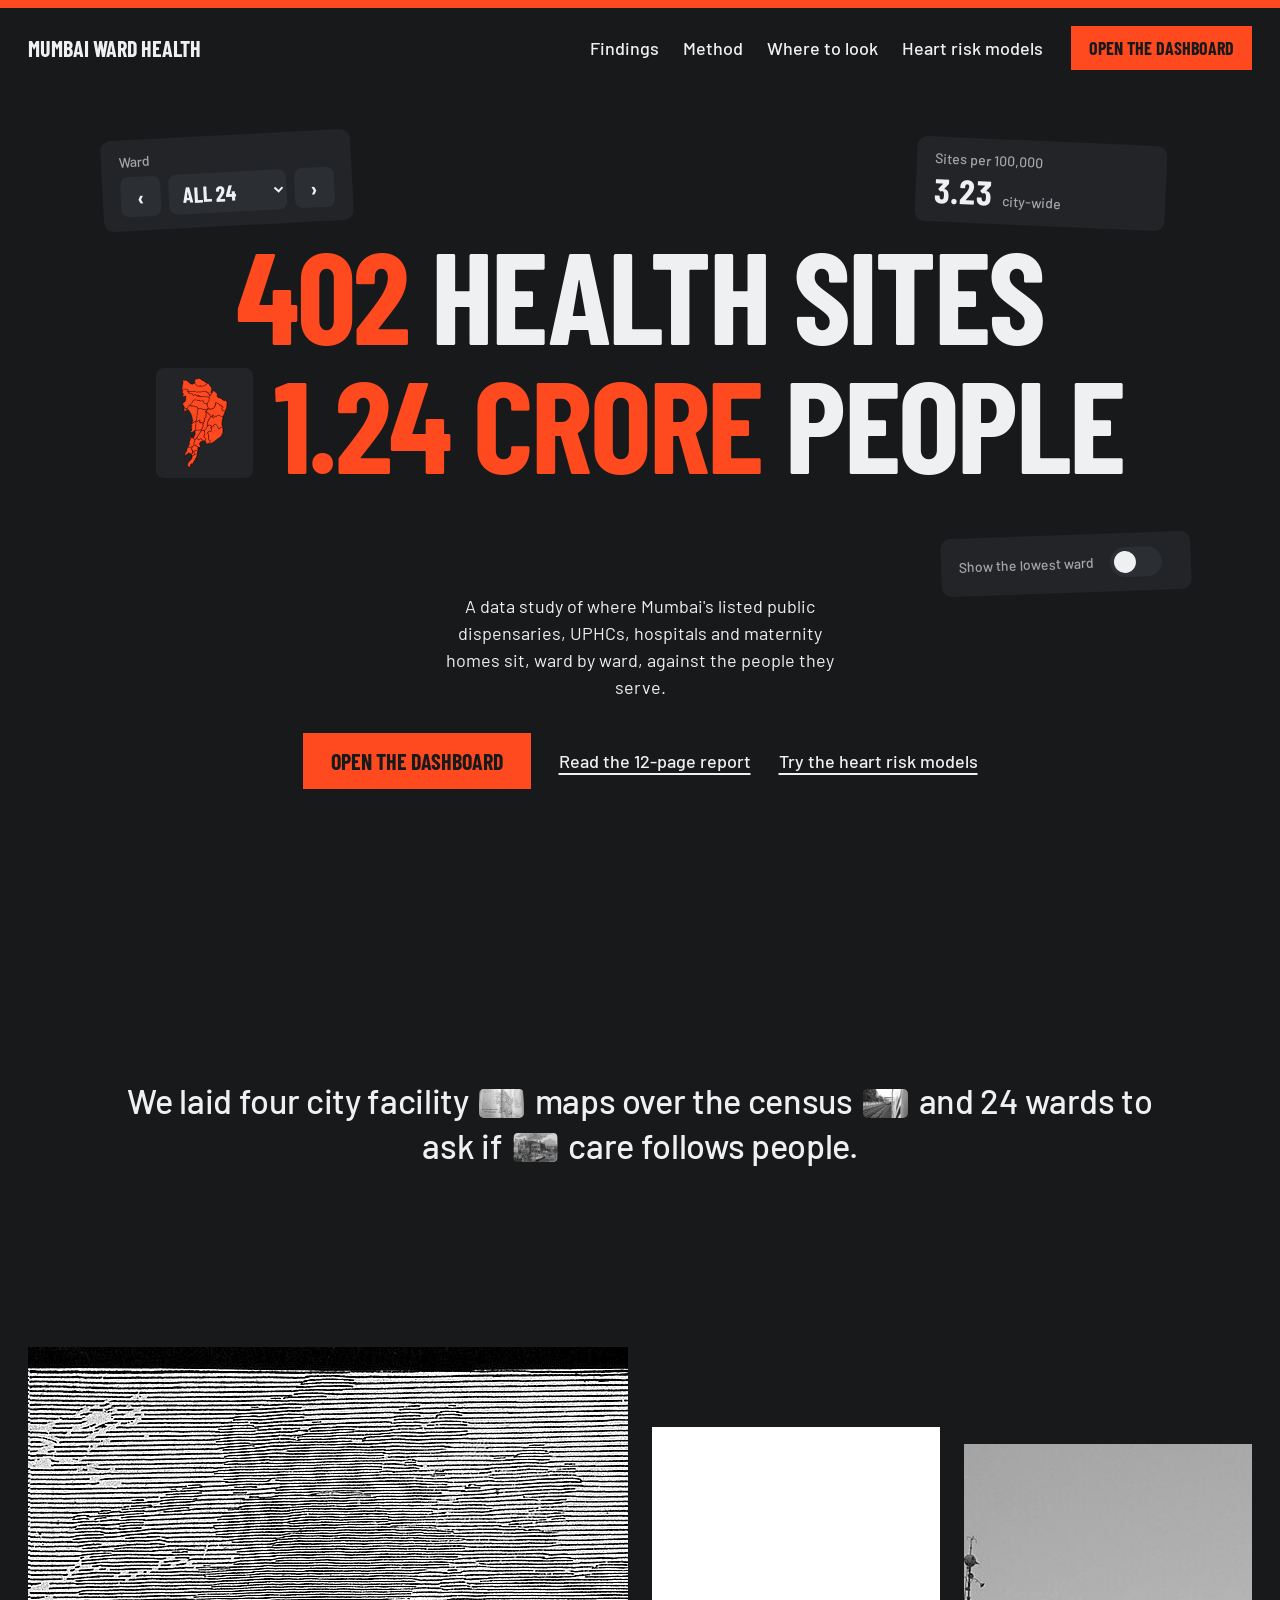
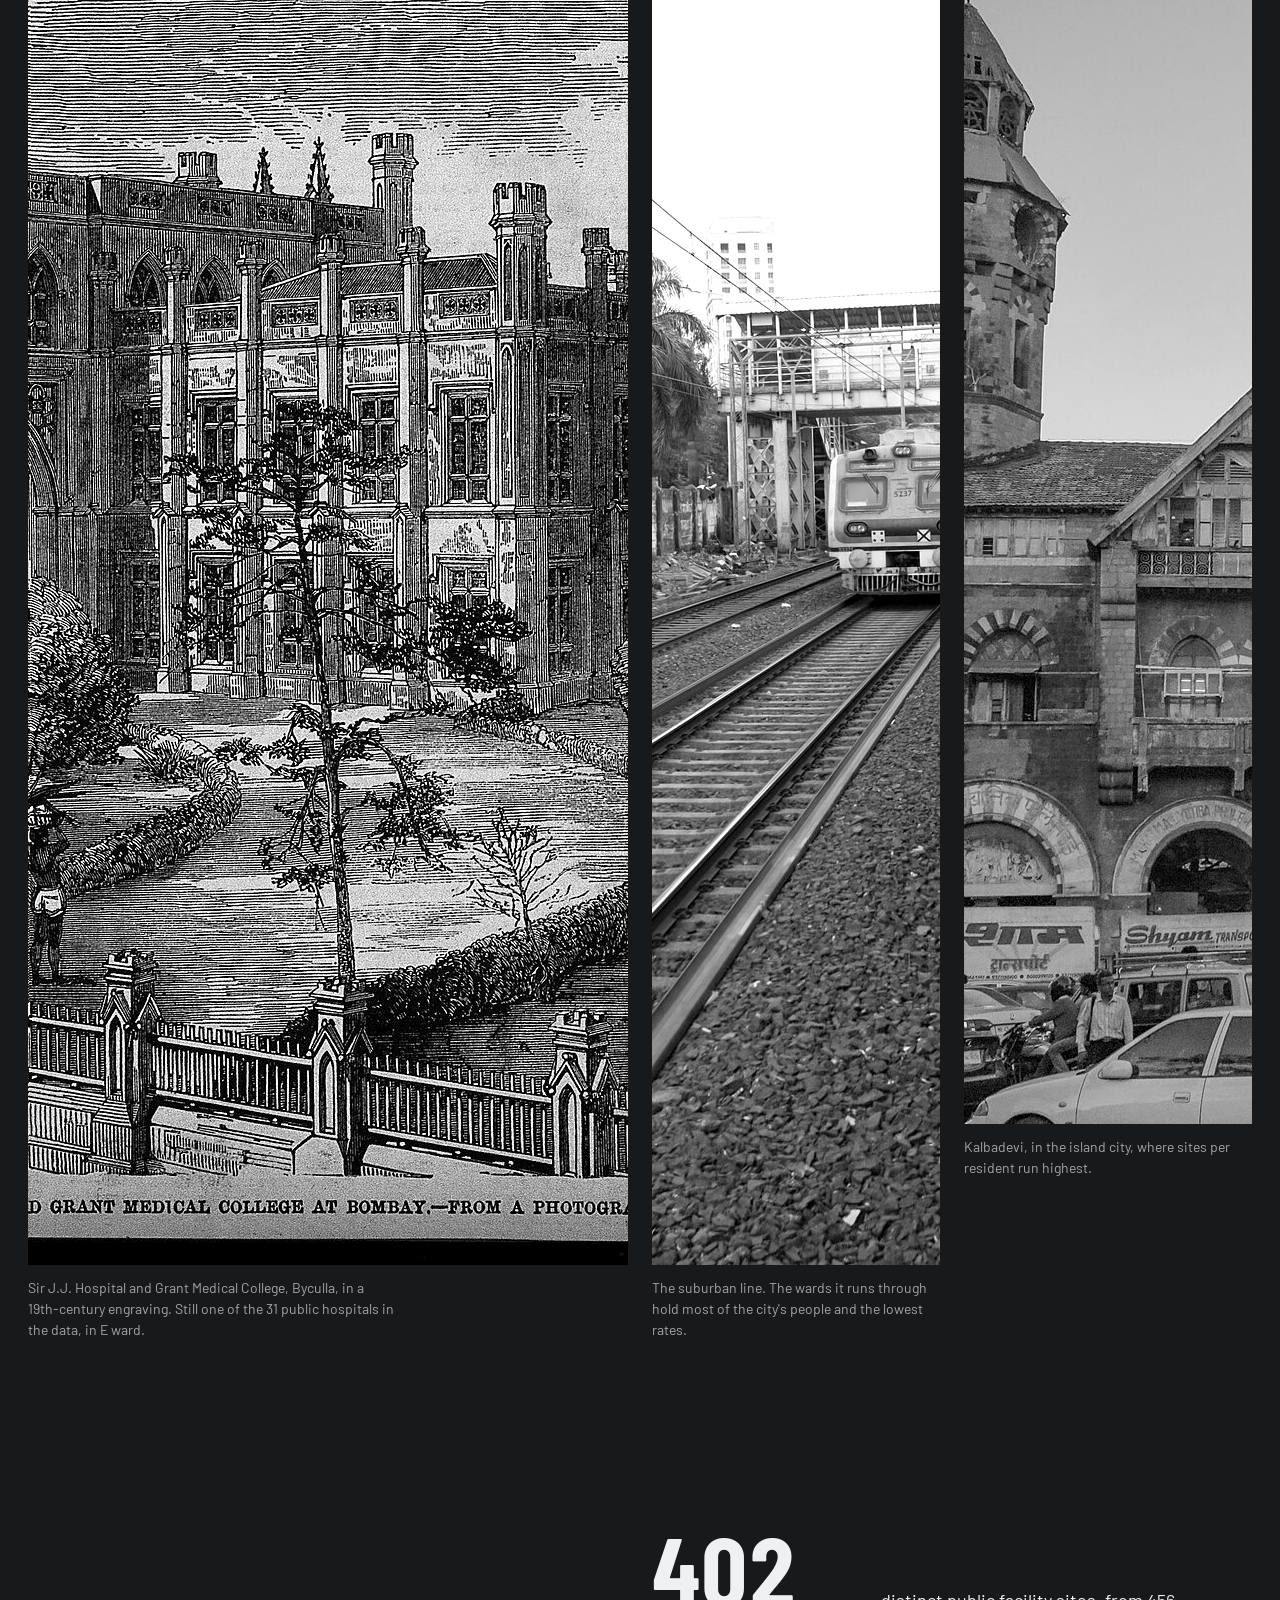
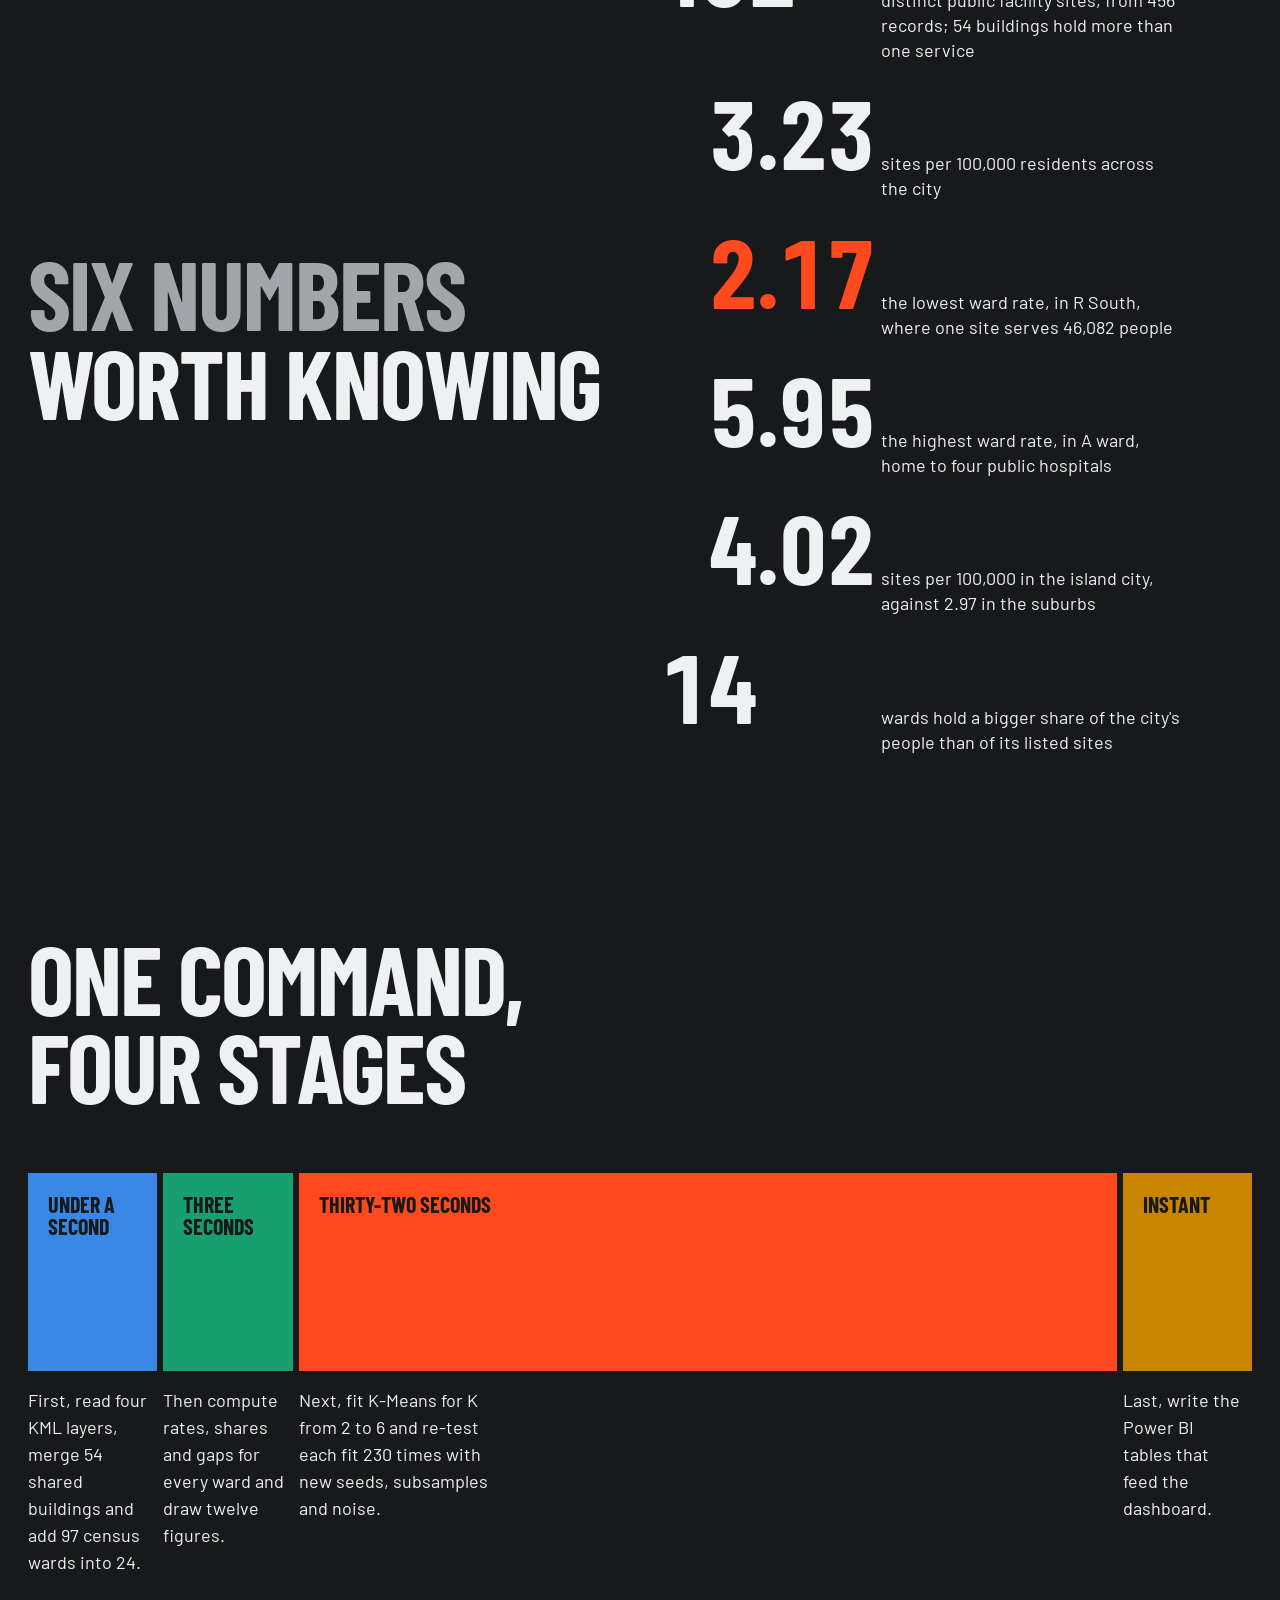
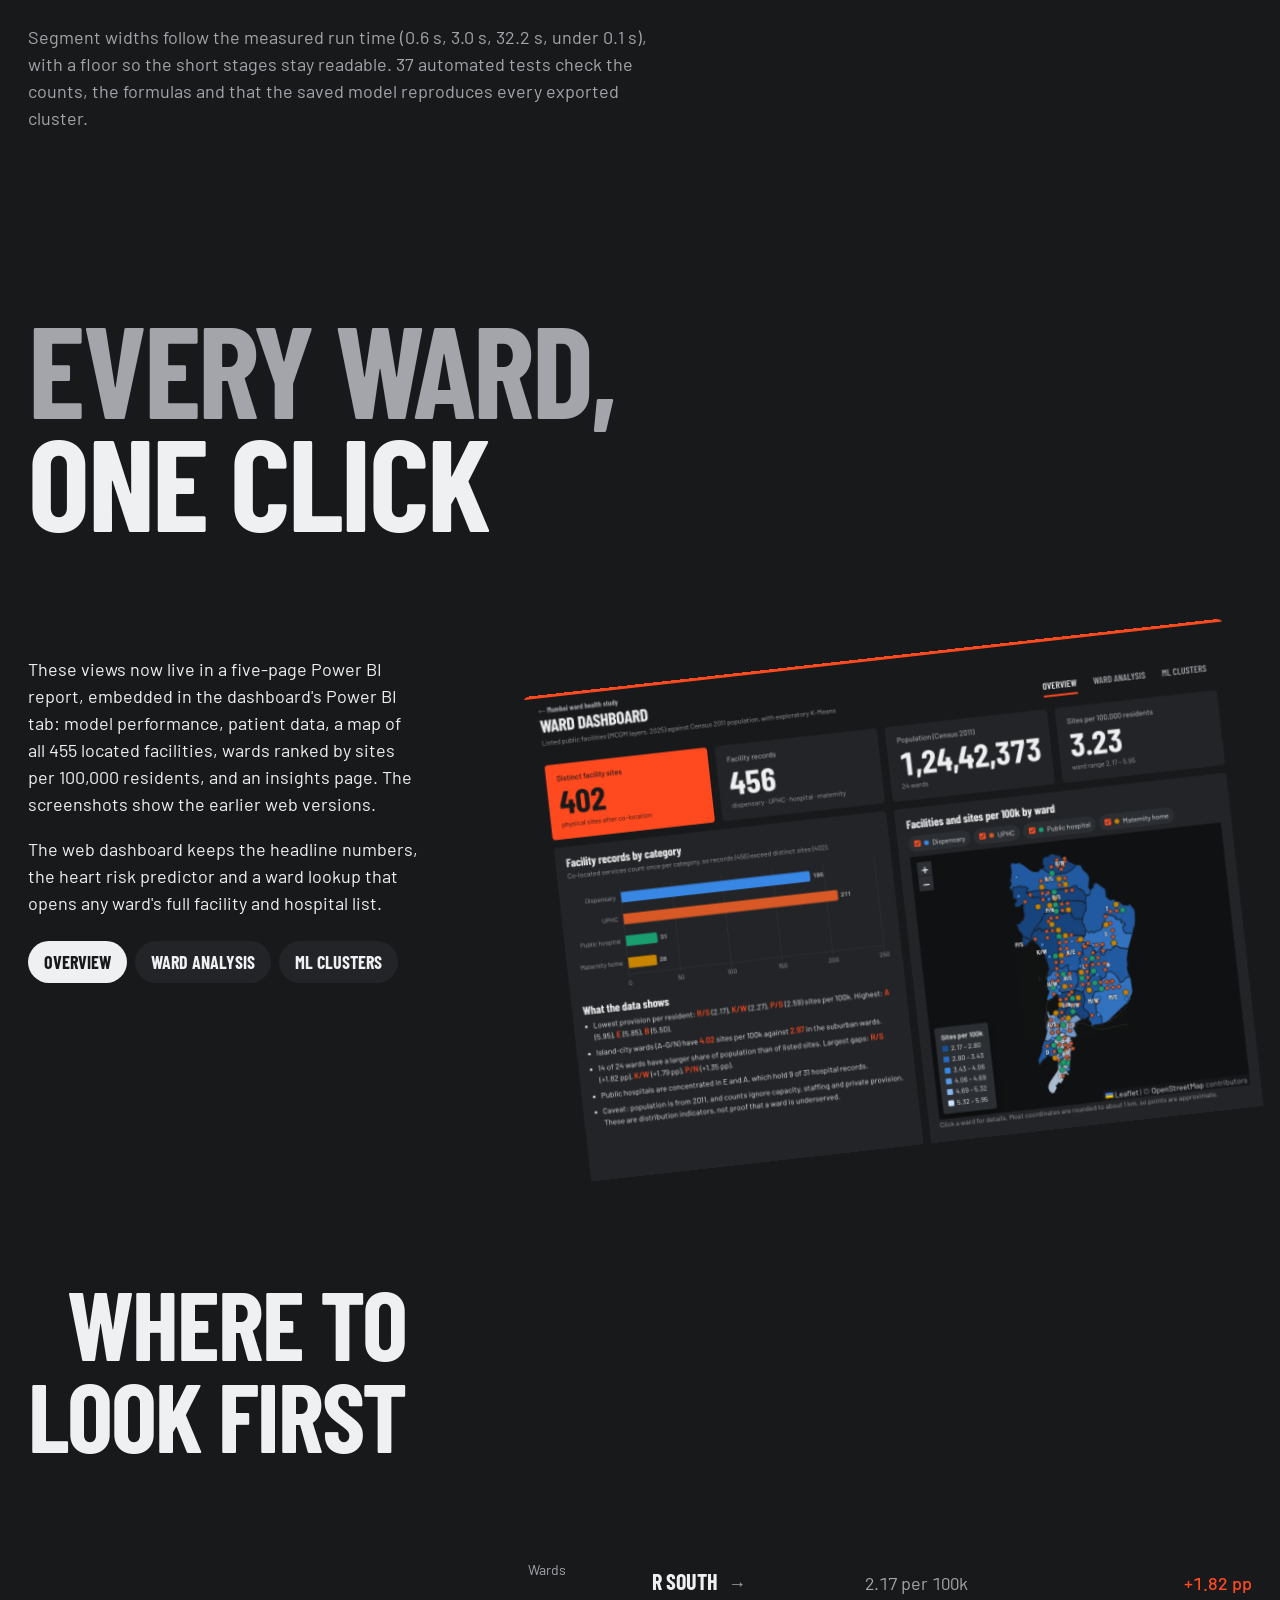
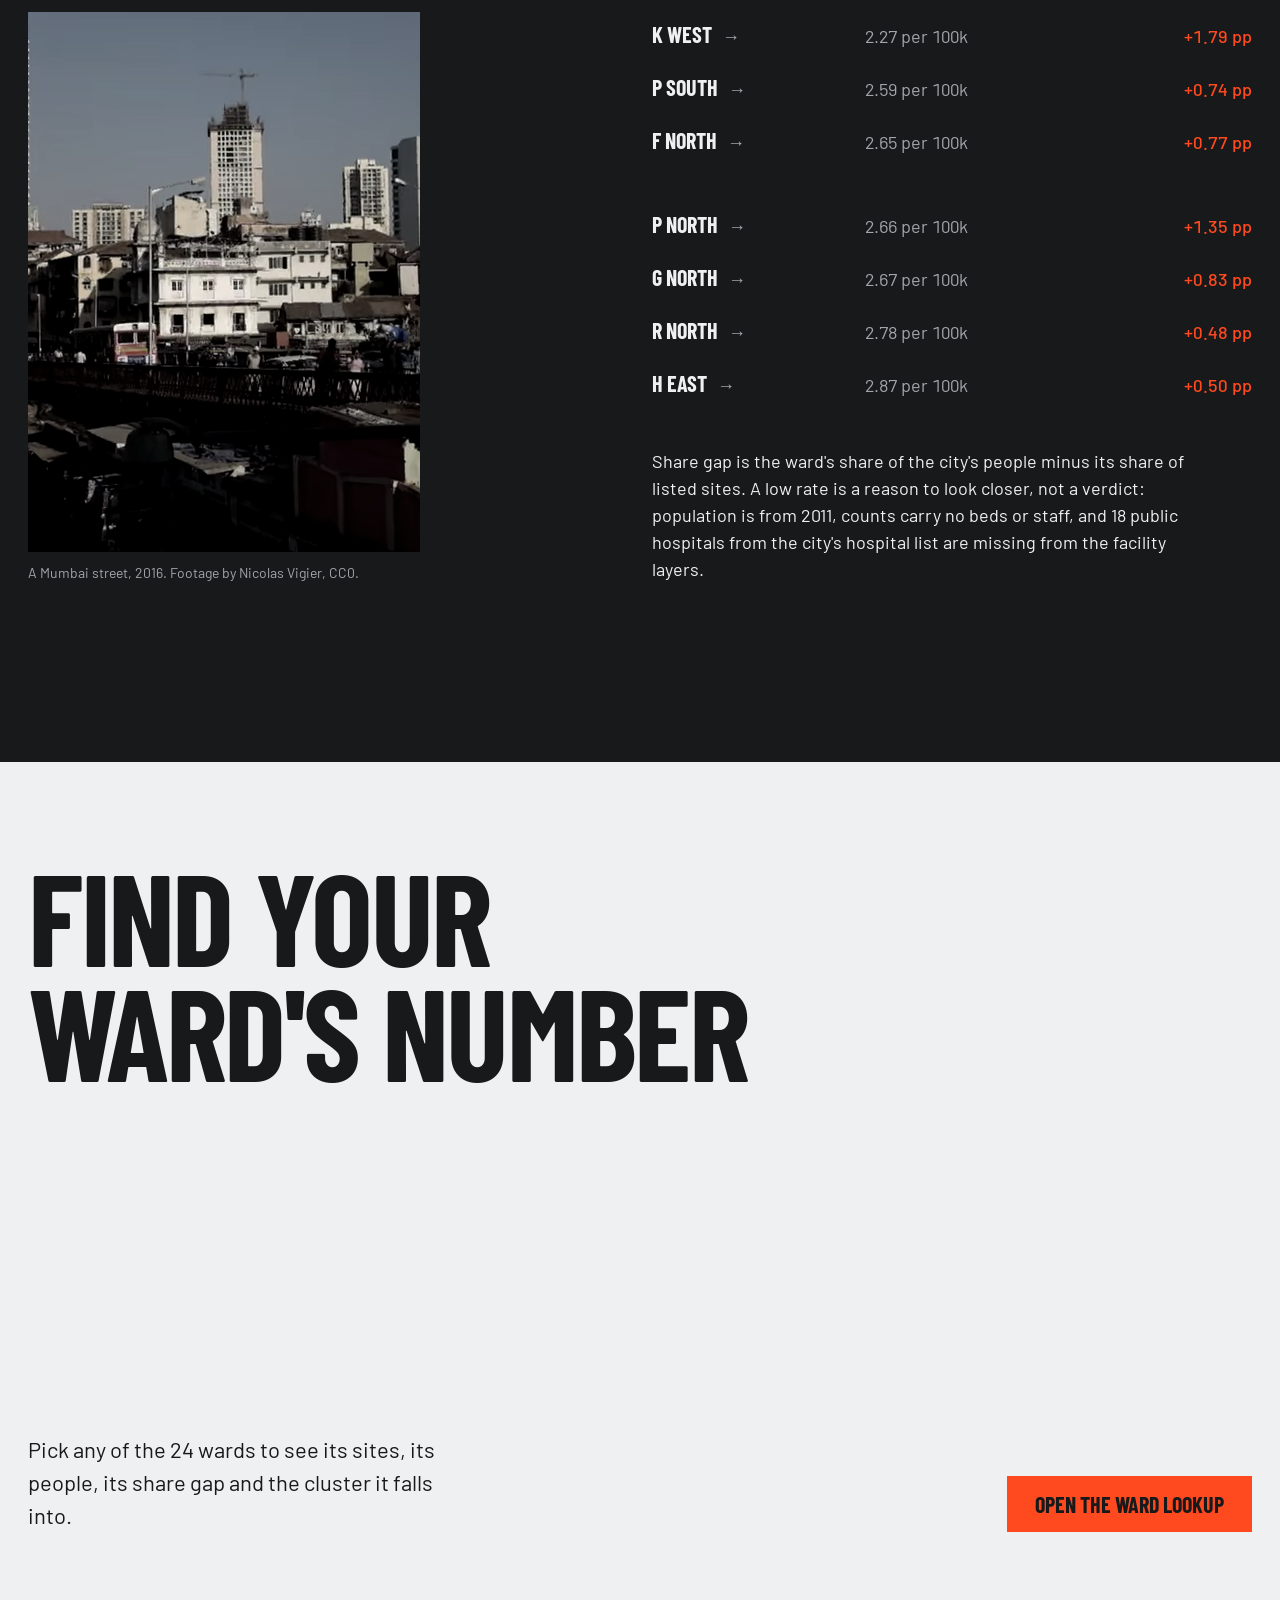
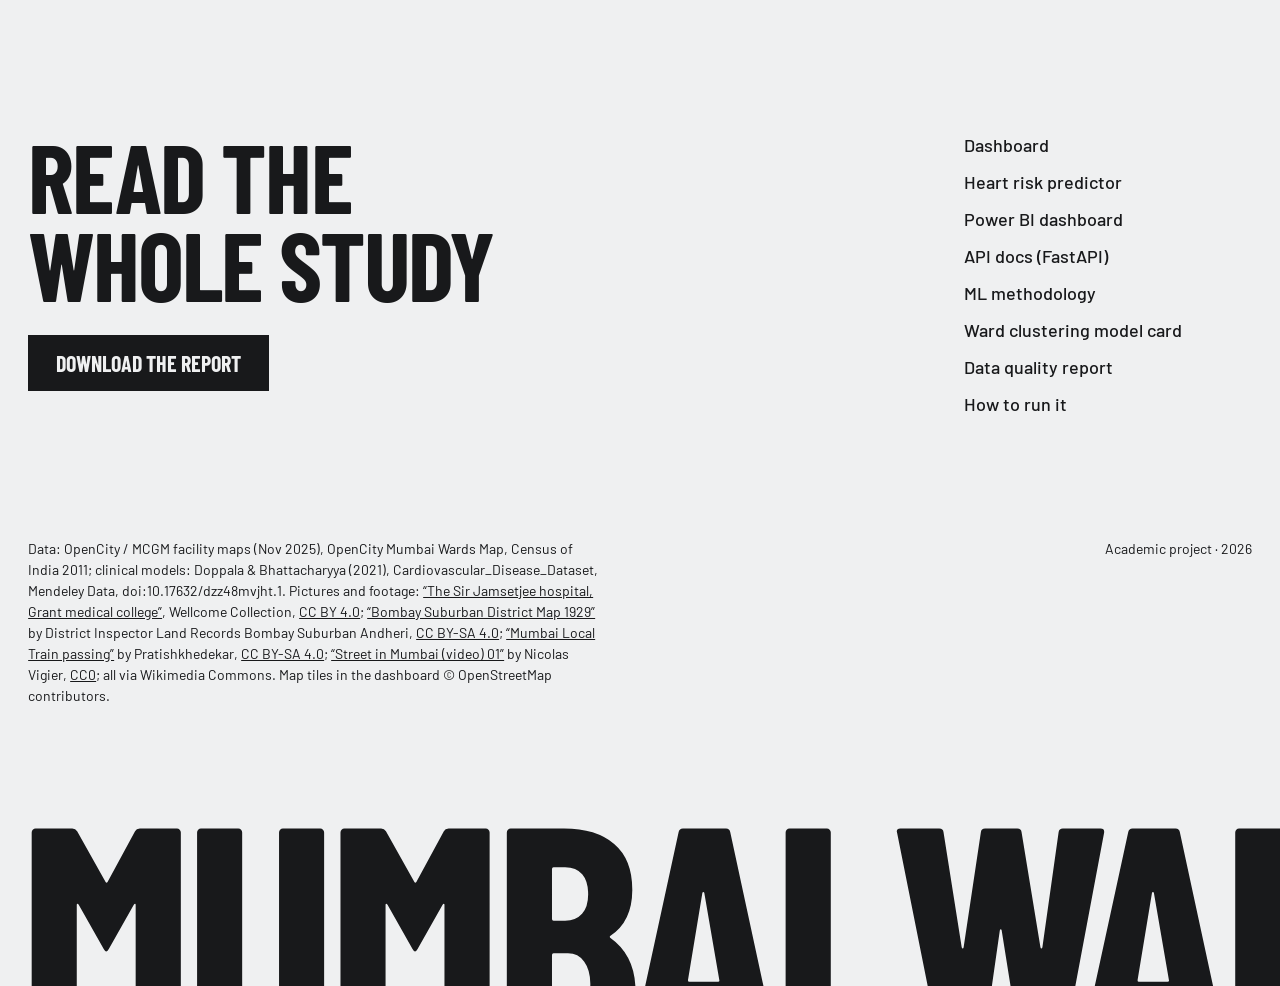
==== commit fcb1b6da: "Replace project with the newer version built by marvie148 Brings in the updated project from https:/" ====
--- a/index.html
+++ b/index.html
@@ -20,6 +20,7 @@
     <a href="#findings">Findings</a>
     <a href="#method">Method</a>
     <a href="#where">Where to look</a>
+    <a href="dashboard/#predict">Heart risk models</a>
   </nav>
   <a class="btn btn-small" href="dashboard/">Open the dashboard</a>
 </header>
@@ -58,6 +59,7 @@
     <div class="hero-actions">
       <a class="btn" href="dashboard/">Open the dashboard</a>
       <a class="text-link" href="outputs/reports/final_report.pdf">Read the 12-page report</a>
+      <a class="text-link" href="dashboard/#predict">Try the heart risk models</a>
     </div>
   </section>
 
@@ -132,14 +134,15 @@
   <section class="showcase" aria-labelledby="show-title">
     <h2 id="show-title" class="stack" data-reveal><span class="soft">Every ward,</span> one click</h2>
     <div class="show-grid">
-    <a class="object" href="dashboard/" aria-label="Open the dashboard overview">
+    <a class="object" href="dashboard/#powerbi" aria-label="Open the Power BI dashboard">
       <img id="show-img" src="landing/assets/dashboard-overview.png" alt="Dashboard overview: headline figures, facility counts by category and a ward map shaded by sites per 100,000 residents" width="1440" height="1000" loading="lazy">
     </a>
     <div class="facts" data-reveal>
-      <p>The dashboard reads the pipeline's own output files. Its overview maps all 455 located facilities over the 24 ward polygons;
-        the ward page ranks every ward by rate, population share and residents per site, filtered by facility type or cluster.</p>
-      <p>The third page shows the four K-Means clusters, how K was chosen, and how stable each choice was. Click any ward, anywhere, to open
-        its full facility list.</p>
+      <p>These views now live in a five-page Power BI report, embedded in the dashboard's Power BI tab: model
+        performance, patient data, a map of all 455 located facilities, wards ranked by sites per 100,000 residents, and an
+        insights page. The screenshots show the earlier web versions.</p>
+      <p>The web dashboard keeps the headline numbers, the heart risk predictor and a ward lookup that opens any ward's
+        full facility and hospital list.</p>
       <div class="facts-tabs" role="tablist" aria-label="Dashboard pages">
         <button type="button" role="tab" aria-selected="true" data-shot="overview">Overview</button>
         <button type="button" role="tab" aria-selected="false" data-shot="wards">Ward analysis</button>
@@ -186,7 +189,7 @@
     <h2 id="close-title" class="close-title" data-reveal><span>Find your</span> <span>ward's number</span></h2>
     <div class="close-base" data-reveal>
       <p>Pick any of the 24 wards to see its sites, its people, its share gap and the cluster it falls into.</p>
-      <a class="btn" href="dashboard/#wards">Open ward analysis</a>
+      <a class="btn" href="dashboard/#overview">Open the ward lookup</a>
     </div>
   </section>
 </main>
@@ -199,13 +202,18 @@
     </div>
     <ul class="footer-links">
       <li><a href="dashboard/">Dashboard</a></li>
-      <li><a href="docs/model_card.md">Model card</a></li>
+      <li><a href="dashboard/#predict">Heart risk predictor</a></li>
+      <li><a href="dashboard/#powerbi">Power BI dashboard</a></li>
+      <li><a href="/api/docs">API docs (FastAPI)</a></li>
+      <li><a href="docs/ml_methodology.md">ML methodology</a></li>
+      <li><a href="docs/model_card.md">Ward clustering model card</a></li>
       <li><a href="docs/data_quality_report.md">Data quality report</a></li>
       <li><a href="README.md">How to run it</a></li>
     </ul>
   </div>
   <div class="footer-legal">
-    <p class="credits">Data: OpenCity / MCGM facility maps (Nov 2025), OpenCity Mumbai Wards Map, Census of India 2011.
+    <p class="credits">Data: OpenCity / MCGM facility maps (Nov 2025), OpenCity Mumbai Wards Map, Census of India 2011;
+      clinical models: Doppala &amp; Bhattacharyya (2021), Cardiovascular_Disease_Dataset, Mendeley Data, doi:10.17632/dzz48mvjht.1.
       Pictures and footage: <a href="https://commons.wikimedia.org/w/index.php?curid=36466814">“The Sir Jamsetjee hospital, Grant medical college”</a>, Wellcome Collection, <a href="https://creativecommons.org/licenses/by/4.0/">CC BY 4.0</a>;
       <a href="https://commons.wikimedia.org/w/index.php?curid=98653677">“Bombay Suburban District Map 1929”</a> by District Inspector Land Records Bombay Suburban Andheri, <a href="https://creativecommons.org/licenses/by-sa/4.0/">CC BY-SA 4.0</a>;
       <a href="https://commons.wikimedia.org/w/index.php?curid=108327120">“Mumbai Local Train passing”</a> by Pratishkhedekar, <a href="https://creativecommons.org/licenses/by-sa/4.0/">CC BY-SA 4.0</a>;
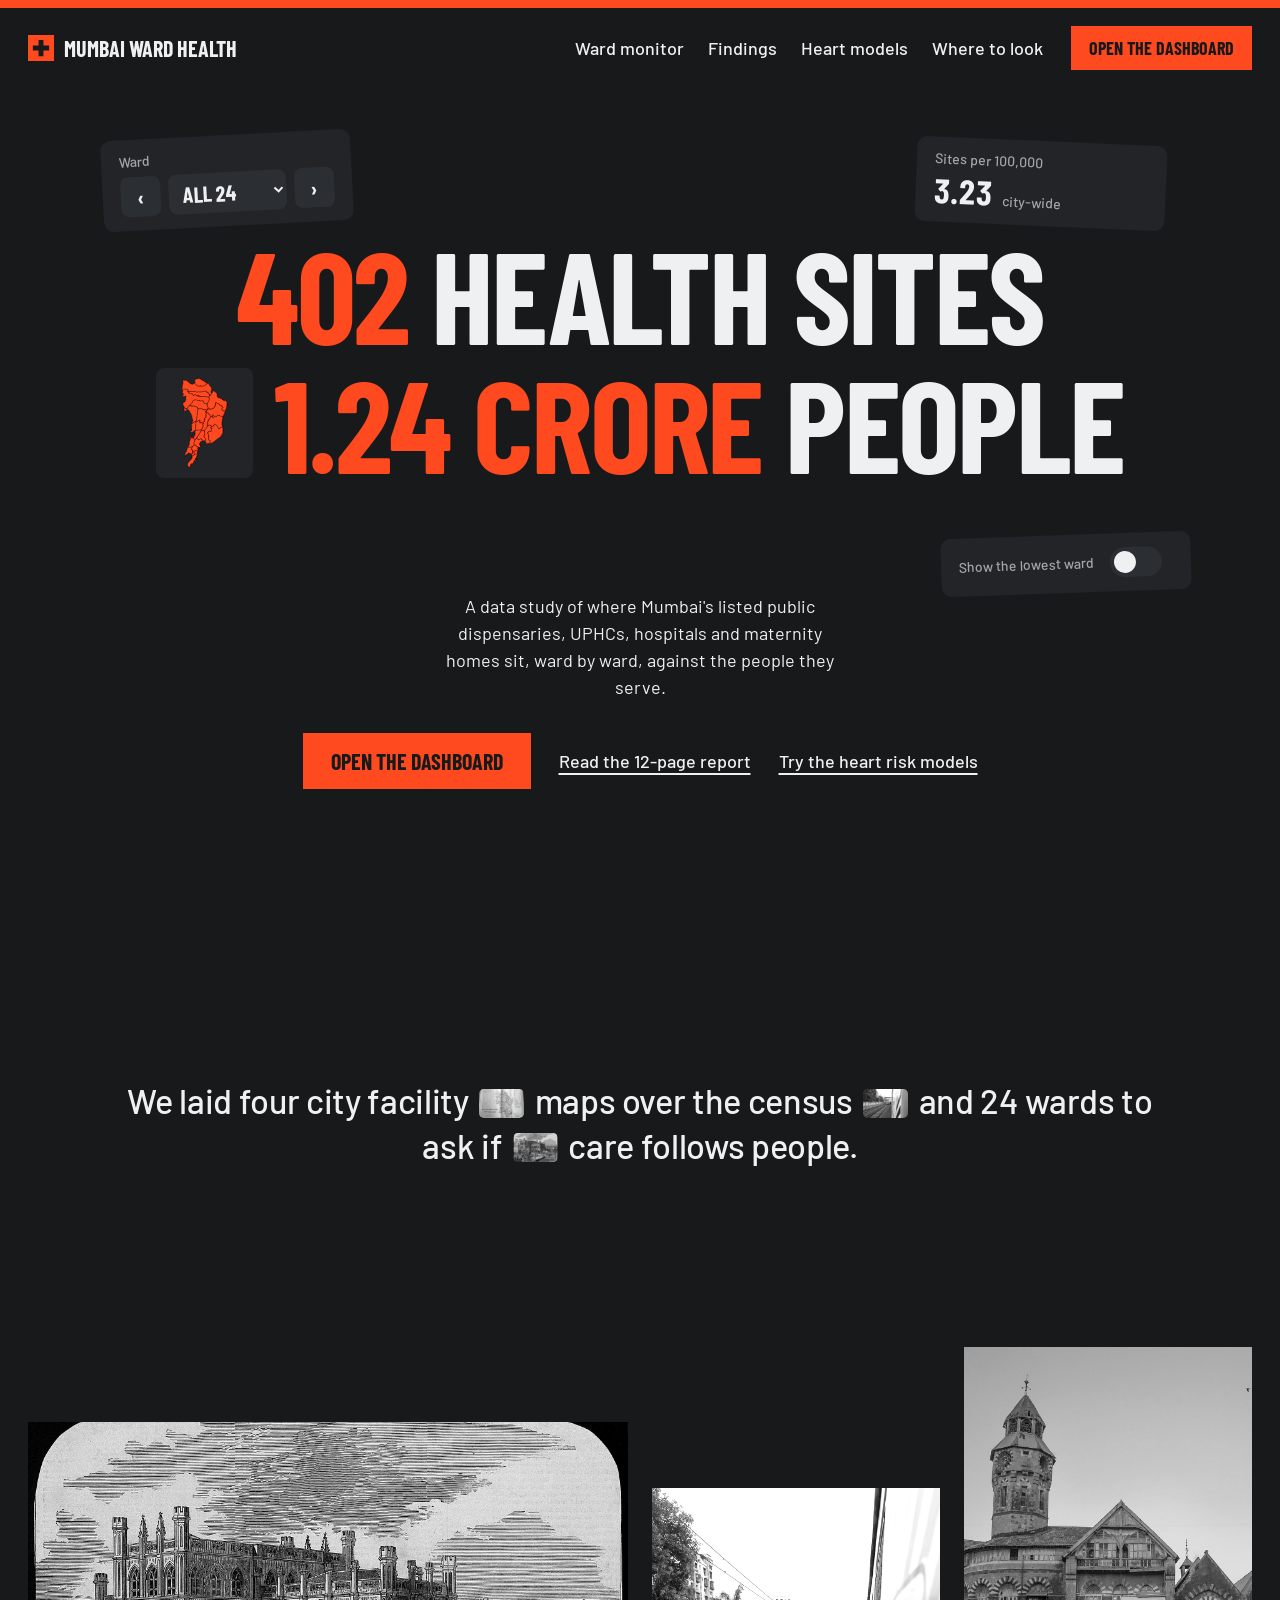
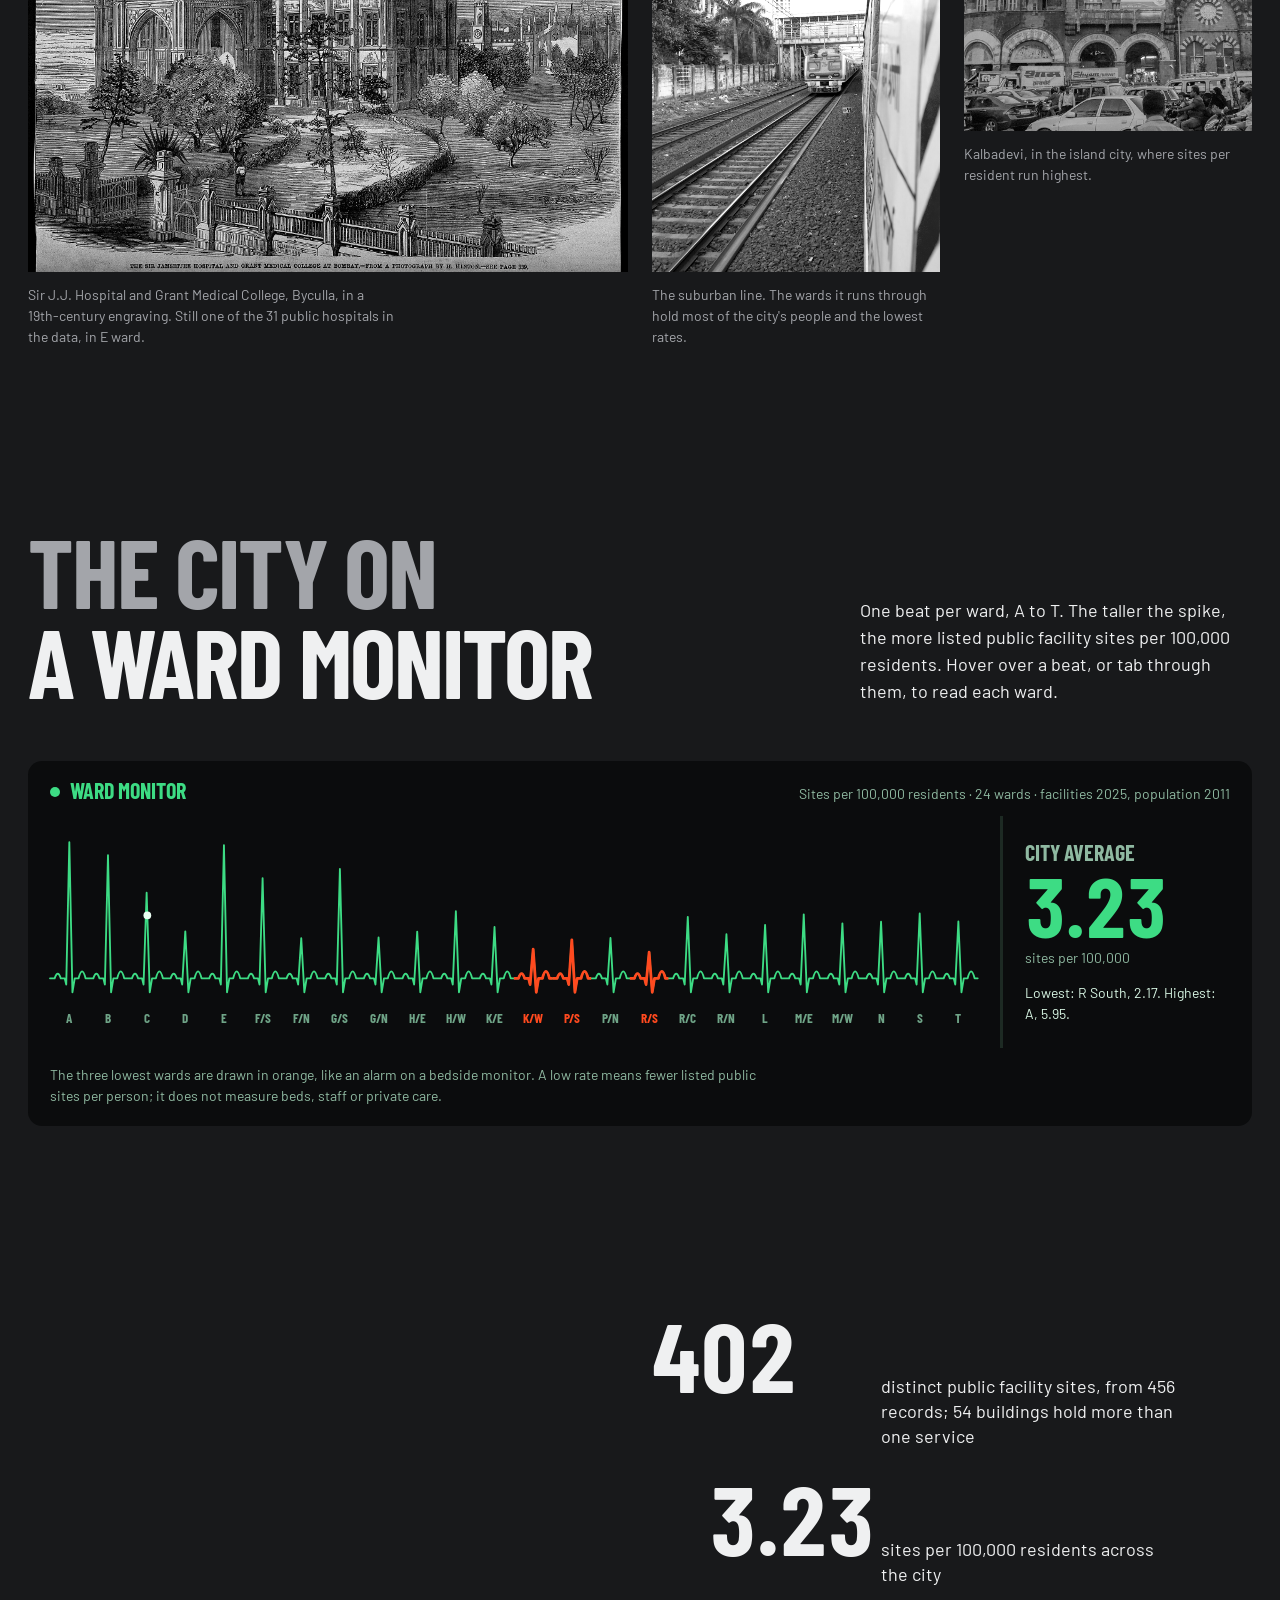
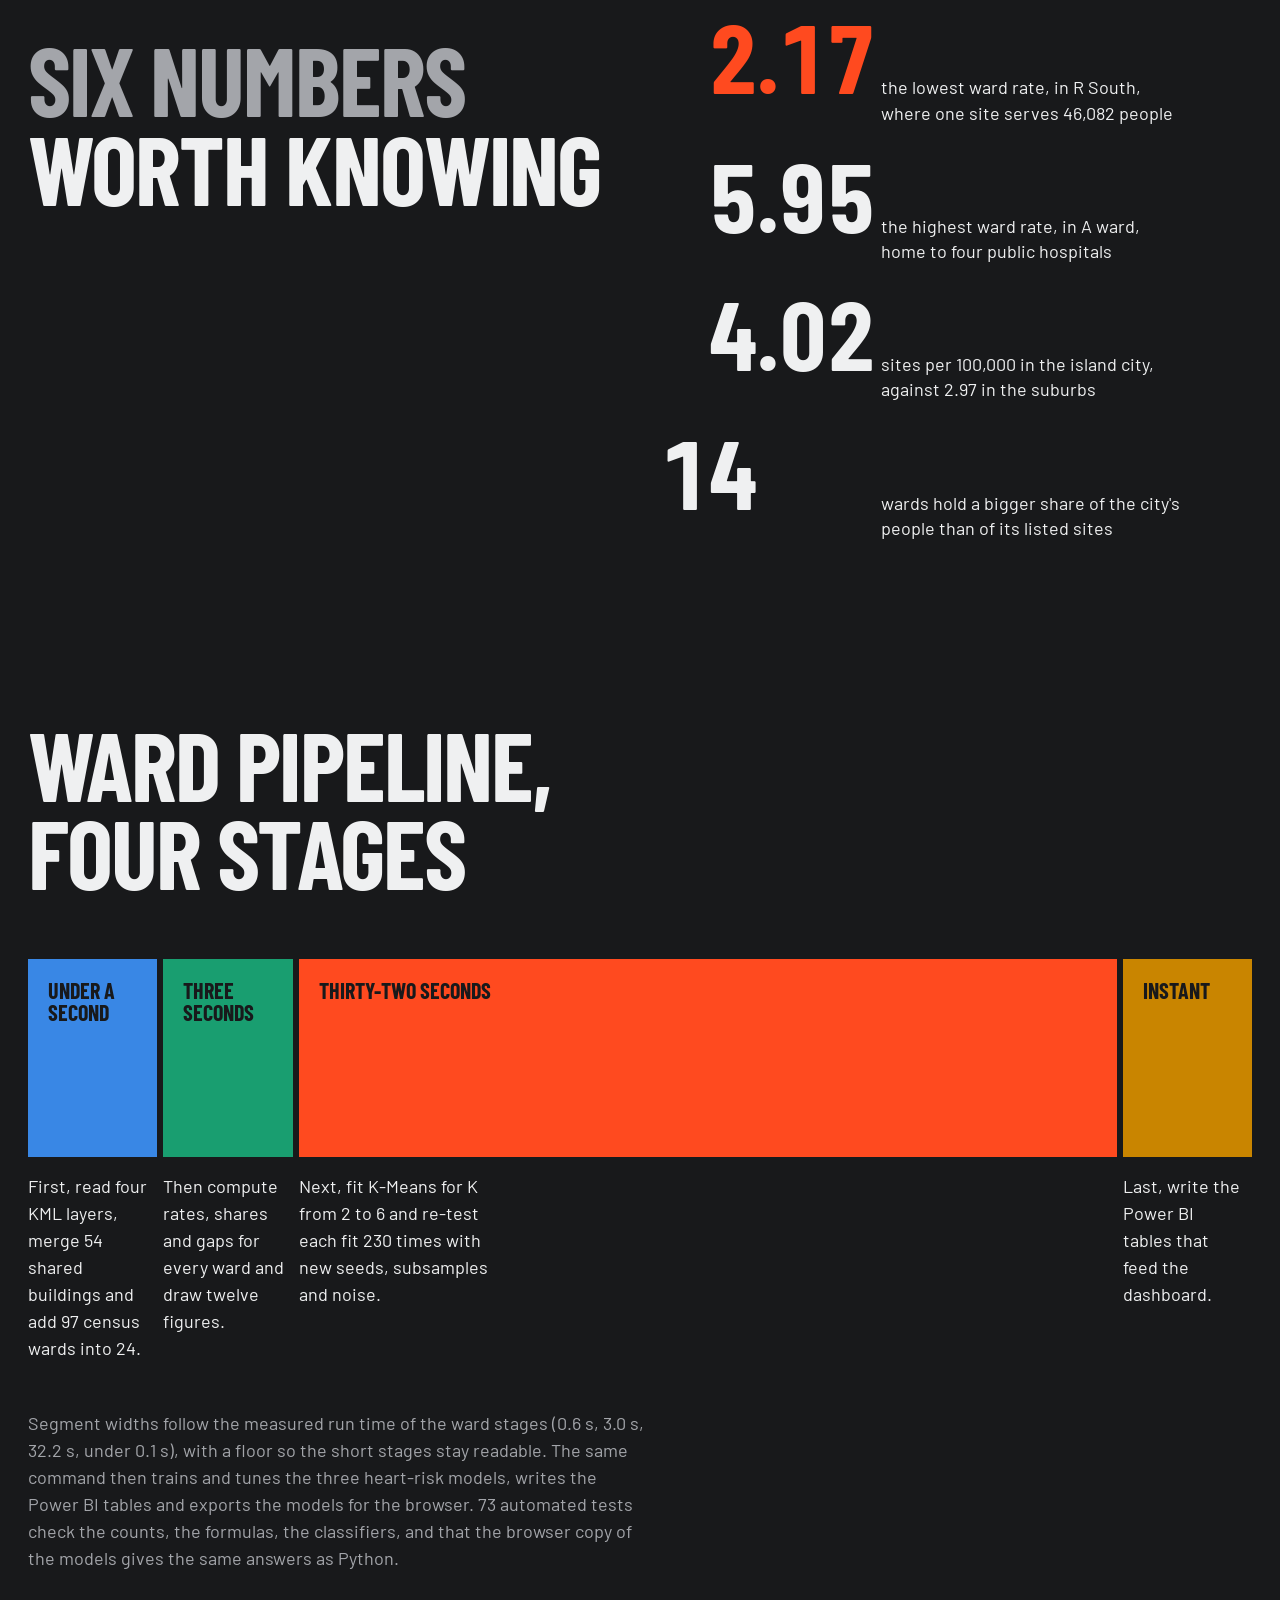
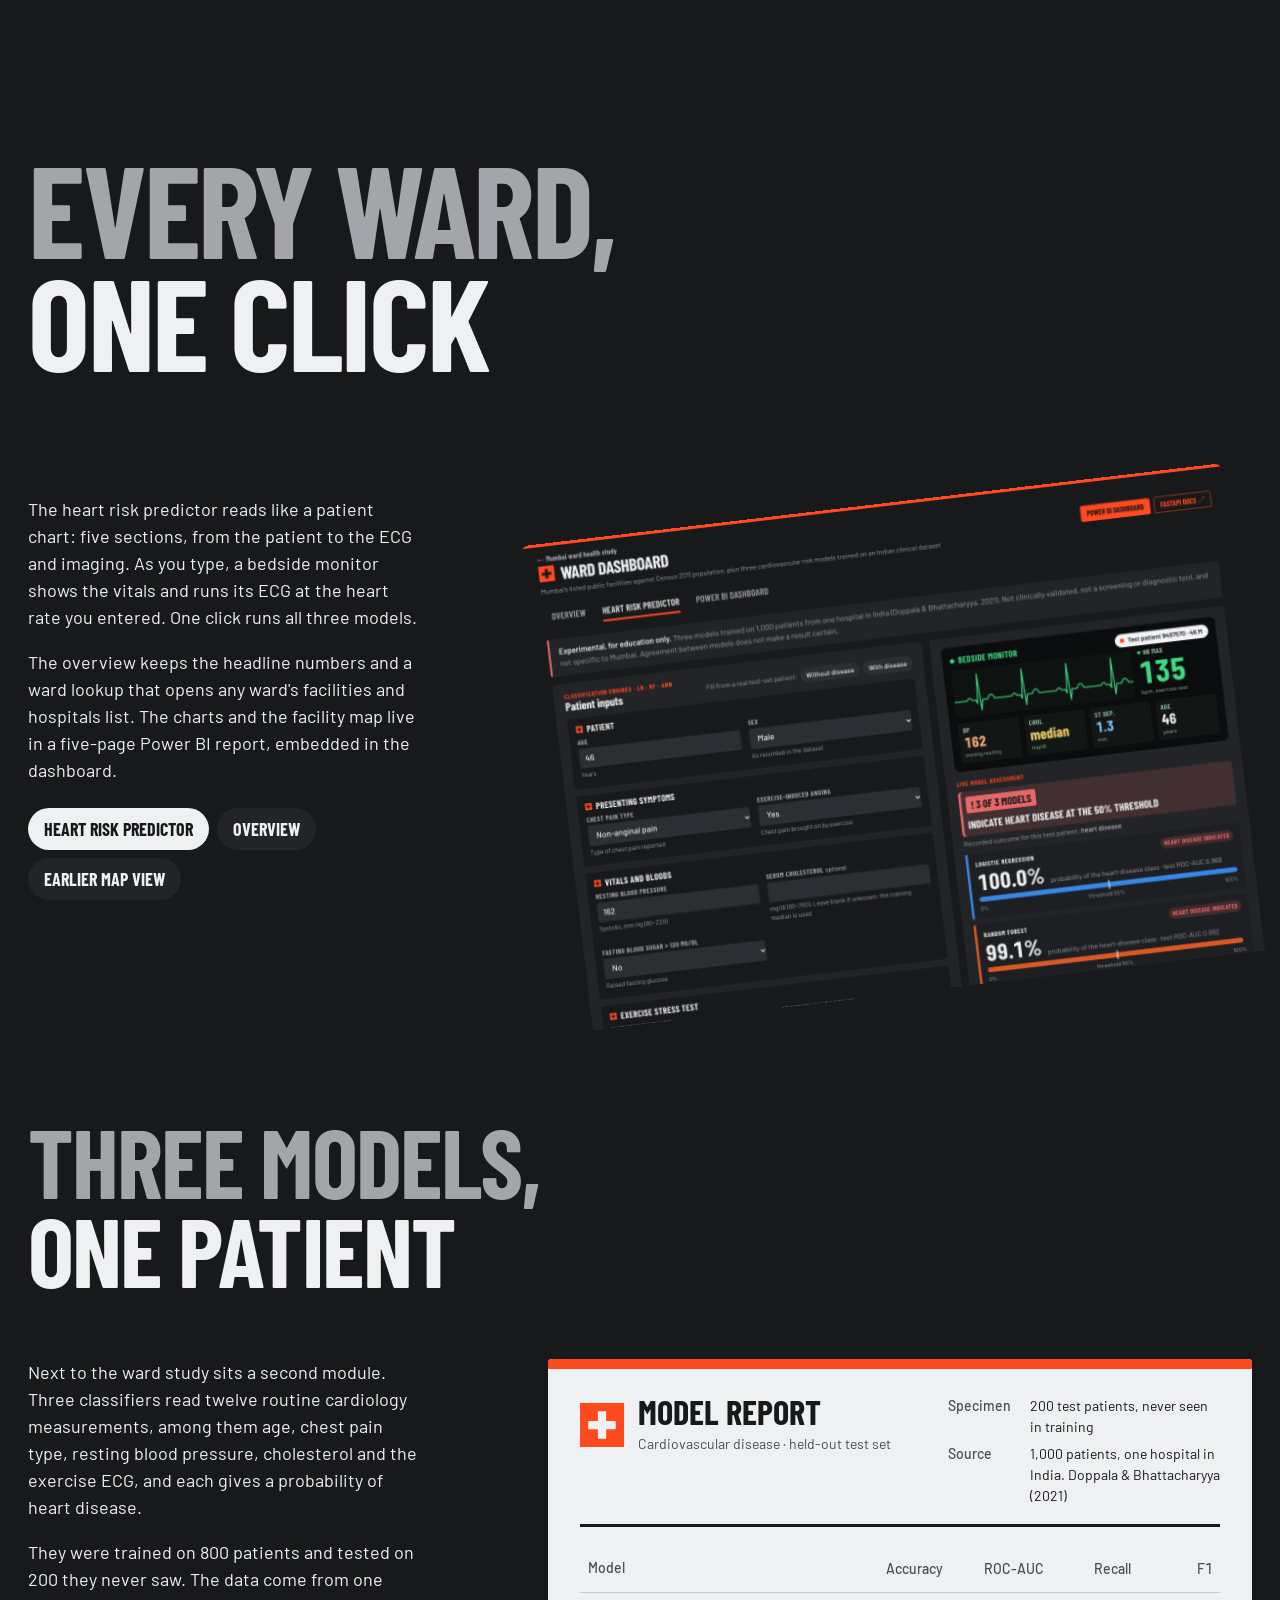
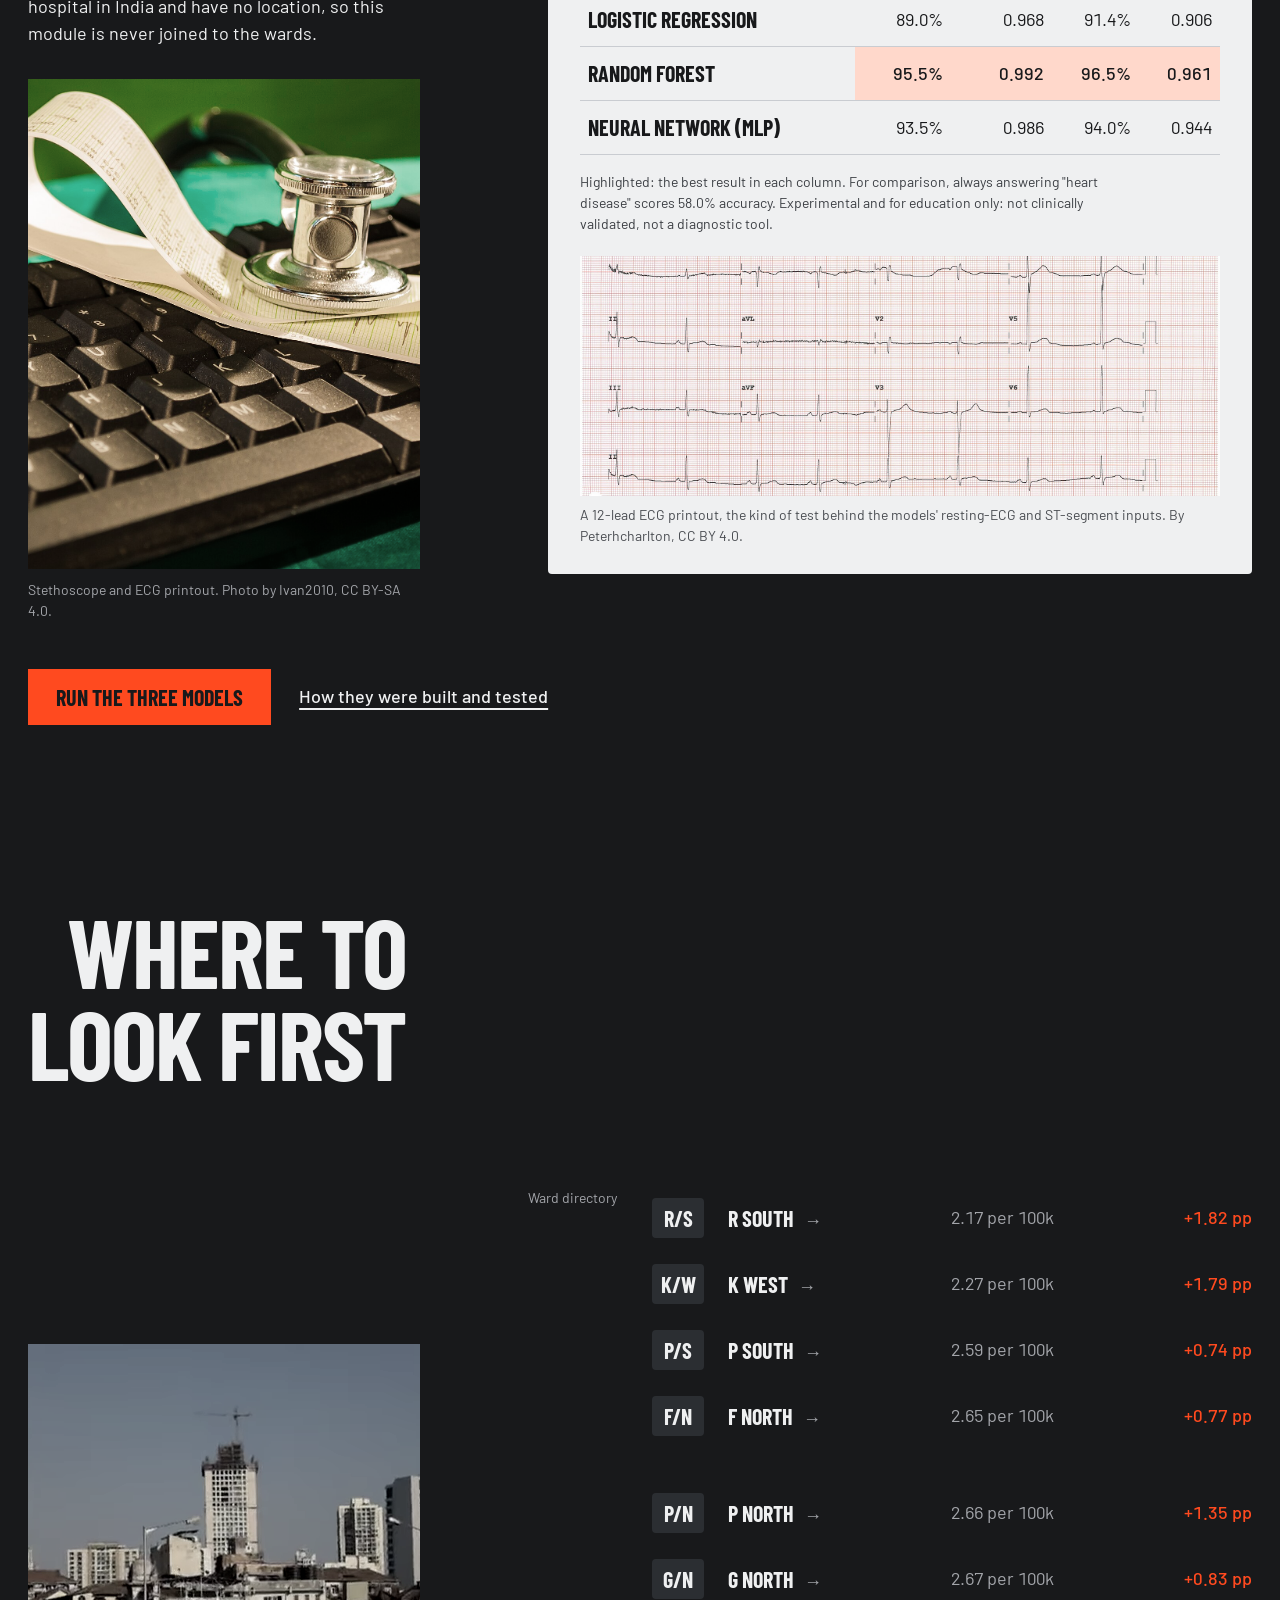
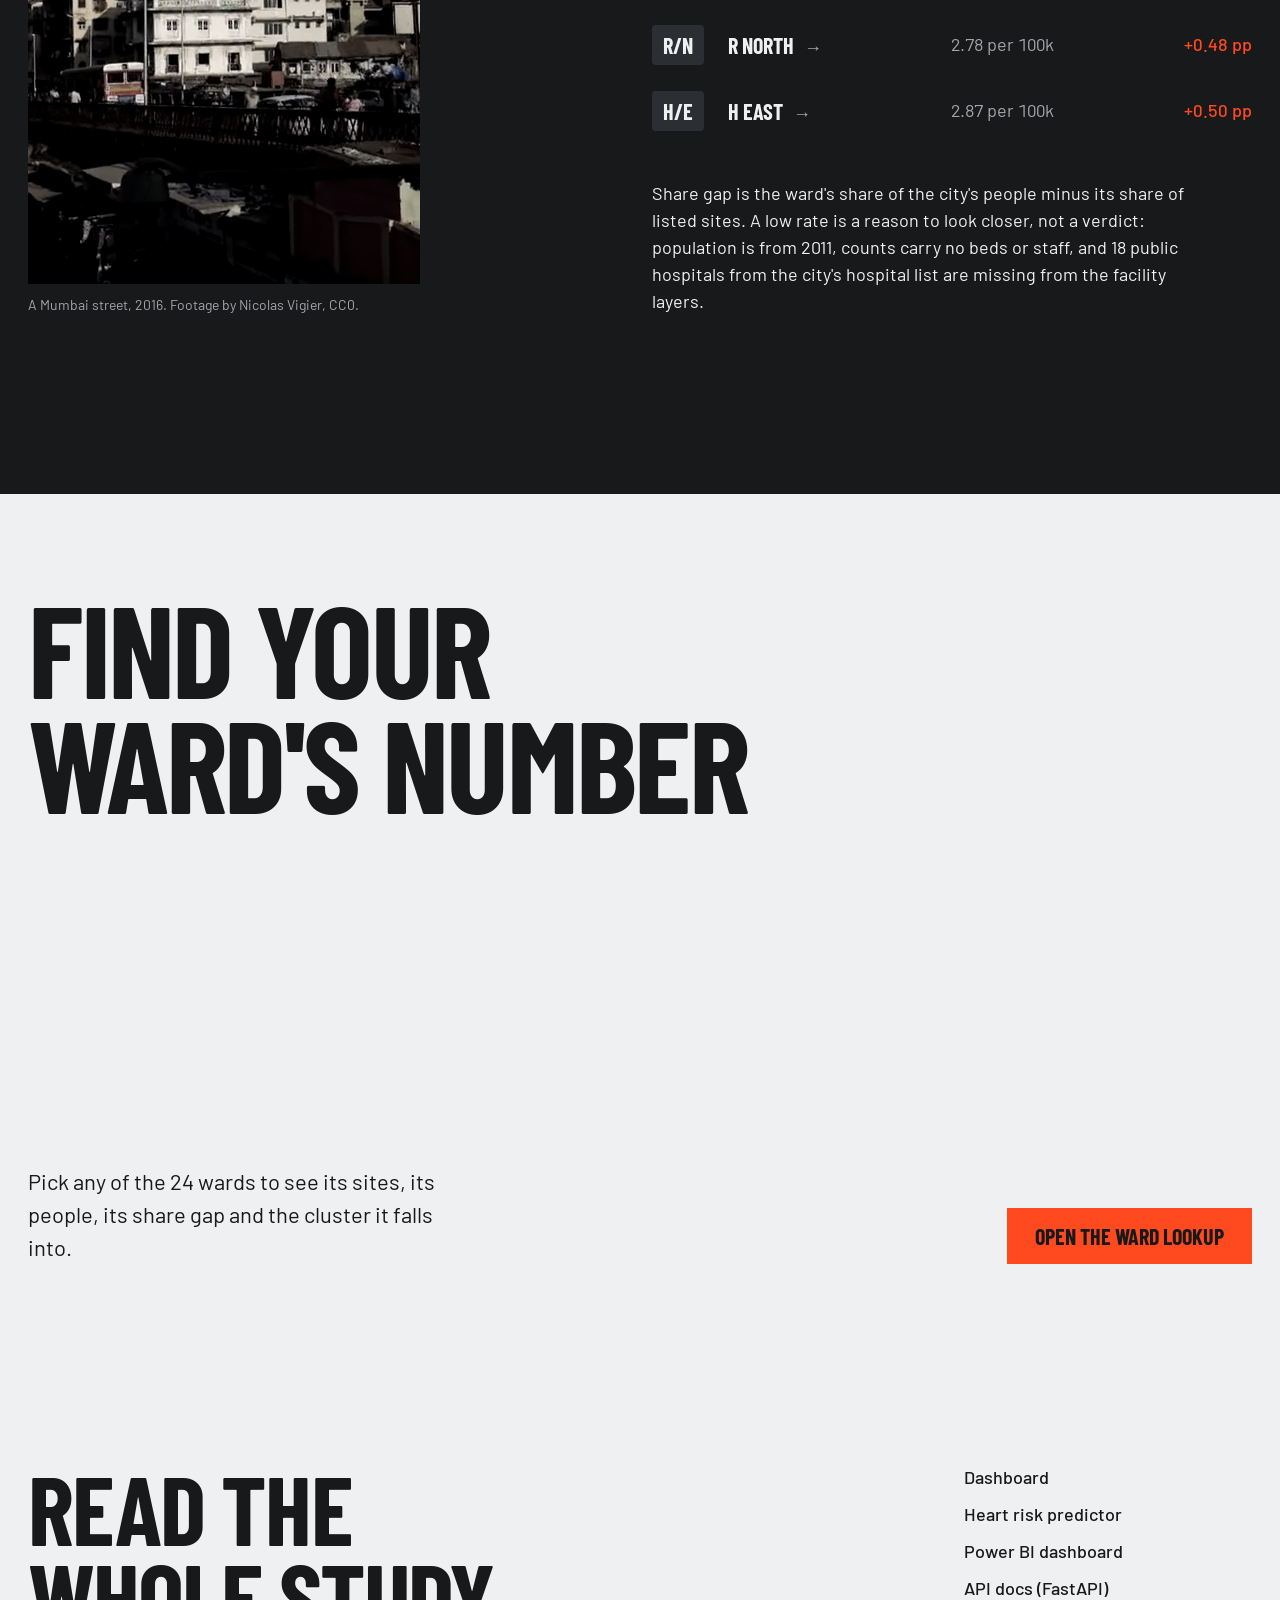
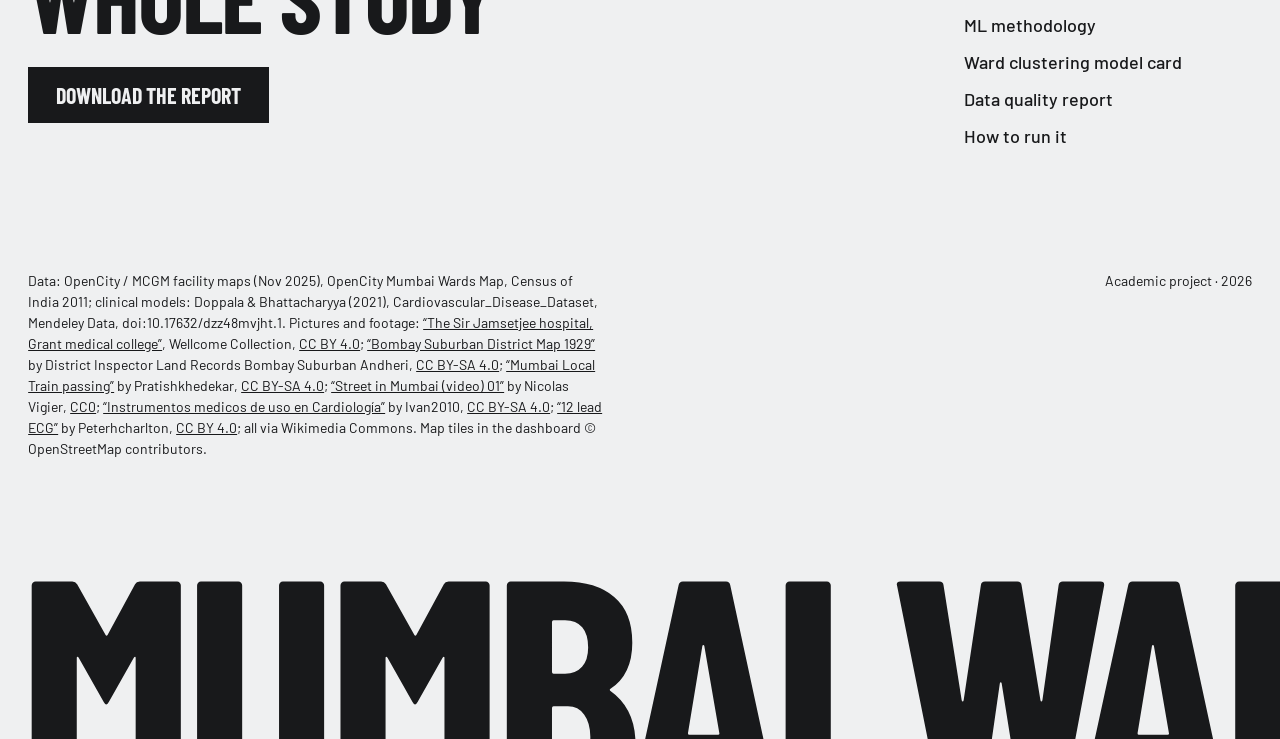
==== commit 3e702ced: "Hospital look for the site, and fix the missing ST-slope value Landing page (theme and layout kept):" ====
--- a/index.html
+++ b/index.html
@@ -8,7 +8,8 @@
 <link rel="preconnect" href="https://fonts.googleapis.com">
 <link rel="preconnect" href="https://fonts.gstatic.com" crossorigin>
 <link href="https://fonts.googleapis.com/css2?family=Barlow+Condensed:wght@700&family=Barlow:wght@400;500&display=swap" rel="stylesheet">
-<link rel="stylesheet" href="landing/style.css?v=6">
+<link rel="icon" href="data:image/svg+xml,%3Csvg xmlns='http://www.w3.org/2000/svg' viewBox='0 0 32 32'%3E%3Crect width='32' height='32' rx='4' fill='%23ff4a1f'/%3E%3Cpath d='M13 6h6v7h7v6h-7v7h-6v-7H6v-6h7z' fill='%2318191b'/%3E%3C/svg%3E">
+<link rel="stylesheet" href="landing/style.css?v=10">
 <script>document.documentElement.classList.add("js");</script>
 </head>
 <body>
@@ -17,10 +18,10 @@
 <header class="nav">
   <a class="wordmark" href="#top">Mumbai Ward Health</a>
   <nav aria-label="Sections">
+    <a href="#pulse">Ward monitor</a>
     <a href="#findings">Findings</a>
-    <a href="#method">Method</a>
+    <a href="#models">Heart models</a>
     <a href="#where">Where to look</a>
-    <a href="dashboard/#predict">Heart risk models</a>
   </nav>
   <a class="btn btn-small" href="dashboard/">Open the dashboard</a>
 </header>
@@ -92,6 +93,32 @@
     </figure>
   </section>
 
+  <!-- ========== The city on a ward monitor: one beat per ward ========== -->
+  <section class="pulse" id="pulse" aria-labelledby="pulse-title">
+    <div class="pulse-head">
+      <h2 id="pulse-title" class="pulse-title" data-reveal><span class="soft">The city on</span> <span>a ward monitor</span></h2>
+      <p class="pulse-lede" data-reveal>One beat per ward, A to T. The taller the spike, the more listed public facility sites per
+        100,000 residents. Hover over a beat, or tab through them, to read each ward.</p>
+    </div>
+    <figure class="monitor" data-ui data-reveal>
+      <div class="mon-top"><span class="mon-title">Ward monitor</span>
+        <span class="mon-meta">Sites per 100,000 residents · 24 wards · facilities 2025, population 2011</span></div>
+      <div class="mon-screen">
+        <p class="mon-swipe">Swipe the trace to see all 24 wards →</p>
+        <div class="mon-scroll"><svg id="mon-svg" class="mon-svg" viewBox="0 0 1200 300" role="group"
+          aria-label="Listed public sites per 100,000 residents for each of Mumbai's 24 wards, drawn as heartbeats"></svg></div>
+        <div class="mon-read" aria-live="polite">
+          <span class="mon-k" id="mon-k">City average</span>
+          <span class="mon-v" id="mon-v">3.23</span>
+          <span class="mon-u">sites per 100,000</span>
+          <span class="mon-x" id="mon-x">Lowest: R South, 2.17. Highest: A, 5.95.</span>
+        </div>
+      </div>
+      <figcaption class="mon-cap">The three lowest wards are drawn in orange, like an alarm on a bedside monitor. A low rate means
+        fewer listed public sites per person; it does not measure beds, staff or private care.</figcaption>
+    </figure>
+  </section>
+
   <!-- ========== Stats ledger ========== -->
   <section class="stats" id="findings" aria-labelledby="stats-title">
     <h2 id="stats-title" class="stats-title" data-reveal><span class="soft">Six numbers</span> <span>worth knowing</span></h2>
@@ -107,7 +134,7 @@
 
   <!-- ========== How it works: the pipeline as one bar ========== -->
   <section class="method" id="method" aria-labelledby="method-title">
-    <h2 id="method-title" class="method-title" data-reveal>One command, four stages</h2>
+    <h2 id="method-title" class="method-title" data-reveal><span>Ward pipeline,</span> <span>four stages</span></h2>
     <div class="stagebar" data-ui data-reveal role="list" aria-label="Pipeline stages, sized by how long each takes">
       <div class="stage s1" role="listitem" style="--grow: 12">
         <div class="seg"><h3 class="dur">Under a second</h3></div>
@@ -126,29 +153,76 @@
         <p>Last, write the Power BI tables that feed the dashboard.</p>
       </div>
     </div>
-    <p class="method-note" data-reveal>Segment widths follow the measured run time (0.6 s, 3.0 s, 32.2 s, under 0.1 s), with a floor so the short stages stay
-      readable. 37 automated tests check the counts, the formulas and that the saved model reproduces every exported cluster.</p>
+    <p class="method-note" data-reveal>Segment widths follow the measured run time of the ward stages (0.6 s, 3.0 s, 32.2 s, under 0.1 s), with a
+      floor so the short stages stay readable. The same command then trains and tunes the three heart-risk models, writes the Power BI
+      tables and exports the models for the browser. 73 automated tests check the counts, the formulas, the classifiers, and that
+      the browser copy of the models gives the same answers as Python.</p>
   </section>
 
   <!-- ========== Showcase: the dashboard in front of the type ========== -->
   <section class="showcase" aria-labelledby="show-title">
     <h2 id="show-title" class="stack" data-reveal><span class="soft">Every ward,</span> one click</h2>
     <div class="show-grid">
-    <a class="object" href="dashboard/#powerbi" aria-label="Open the Power BI dashboard">
-      <img id="show-img" src="landing/assets/dashboard-overview.png" alt="Dashboard overview: headline figures, facility counts by category and a ward map shaded by sites per 100,000 residents" width="1440" height="1000" loading="lazy">
+    <a class="object" href="dashboard/#predict" aria-label="Open the heart risk predictor">
+      <img id="show-img" src="landing/assets/dashboard-predictor.png" alt="Heart risk predictor: a patient chart beside a bedside monitor with a live ECG, and the three model results" width="1440" height="1000" loading="lazy">
     </a>
     <div class="facts" data-reveal>
-      <p>These views now live in a five-page Power BI report, embedded in the dashboard's Power BI tab: model
-        performance, patient data, a map of all 455 located facilities, wards ranked by sites per 100,000 residents, and an
-        insights page. The screenshots show the earlier web versions.</p>
-      <p>The web dashboard keeps the headline numbers, the heart risk predictor and a ward lookup that opens any ward's
-        full facility and hospital list.</p>
+      <p>The heart risk predictor reads like a patient chart: five sections, from the patient to the ECG and imaging. As you type,
+        a bedside monitor shows the vitals and runs its ECG at the heart rate you entered. One click runs all three models.</p>
+      <p>The overview keeps the headline numbers and a ward lookup that opens any ward's facilities and hospitals list. The charts
+        and the facility map live in a five-page Power BI report, embedded in the dashboard.</p>
       <div class="facts-tabs" role="tablist" aria-label="Dashboard pages">
-        <button type="button" role="tab" aria-selected="true" data-shot="overview">Overview</button>
-        <button type="button" role="tab" aria-selected="false" data-shot="wards">Ward analysis</button>
-        <button type="button" role="tab" aria-selected="false" data-shot="clusters">ML clusters</button>
-      </div>
-    </div>
+        <button type="button" role="tab" aria-selected="true" data-shot="predictor">Heart risk predictor</button>
+        <button type="button" role="tab" aria-selected="false" data-shot="overview-2">Overview</button>
+        <button type="button" role="tab" aria-selected="false" data-shot="overview">Earlier map view</button>
+      </div>
+    </div>
+    </div>
+  </section>
+
+  <!-- ========== Heart risk models, presented as a lab report ========== -->
+  <section class="models" id="models" aria-labelledby="models-title">
+    <h2 id="models-title" class="models-title" data-reveal><span class="soft">Three models,</span> <span>one patient</span></h2>
+    <div class="models-grid">
+      <div class="models-side" data-reveal>
+        <p>Next to the ward study sits a second module. Three classifiers read twelve routine cardiology measurements, among them
+          age, chest pain type, resting blood pressure, cholesterol and the exercise ECG, and each gives a probability of heart disease.</p>
+        <p>They were trained on 800 patients and tested on 200 they never saw. The data come from one hospital in India and have no
+          location, so this module is never joined to the wards.</p>
+        <figure class="models-photo">
+          <img src="landing/assets/instrumentos-medicos-de-uso-en-cardiologia.jpg" alt="A stethoscope resting on an ECG paper printout beside a keyboard" width="1920" height="1253" loading="lazy">
+          <figcaption>Stethoscope and ECG printout. Photo by Ivan2010, CC BY-SA 4.0.</figcaption>
+        </figure>
+      </div>
+      <article class="report" data-reveal aria-labelledby="report-title">
+        <header class="report-head">
+          <div class="report-id"><span class="report-cross" aria-hidden="true"></span>
+            <div><h3 id="report-title">Model report</h3><p>Cardiovascular disease · held-out test set</p></div></div>
+          <dl class="report-meta">
+            <div><dt>Specimen</dt><dd><span id="r-test">200</span> test patients, never seen in training</dd></div>
+            <div><dt>Source</dt><dd><span id="r-records">1,000</span> patients, one hospital in India. Doppala &amp; Bhattacharyya (2021)</dd></div>
+          </dl>
+        </header>
+        <table class="report-table">
+          <caption class="sr-only">Test-set results of the three heart-disease models</caption>
+          <thead><tr><th scope="col">Model</th><th scope="col">Accuracy</th><th scope="col">ROC-AUC</th><th scope="col">Recall</th><th scope="col">F1</th></tr></thead>
+          <tbody id="report-rows">
+            <tr><th scope="row">Logistic regression</th><td>89.0%</td><td>0.968</td><td>91.4%</td><td>0.906</td></tr>
+            <tr><th scope="row">Random forest</th><td class="best">95.5%</td><td class="best">0.992</td><td class="best">96.6%</td><td class="best">0.961</td></tr>
+            <tr><th scope="row">Neural network (MLP)</th><td>93.5%</td><td>0.986</td><td>94.0%</td><td>0.944</td></tr>
+          </tbody>
+        </table>
+        <p class="report-note">Highlighted: the best result in each column. For comparison, always answering "heart disease" scores
+          <span id="r-base">58.0%</span> accuracy. Experimental and for education only: not clinically validated, not a diagnostic tool.</p>
+        <figure class="report-ecg">
+          <img src="landing/assets/12-lead-ecg.jpg" alt="A printed 12-lead electrocardiogram on pink grid paper" width="1920" height="1259" loading="lazy">
+          <figcaption>A 12-lead ECG printout, the kind of test behind the models' resting-ECG and ST-segment inputs. By Peterhcharlton, CC BY 4.0.</figcaption>
+        </figure>
+      </article>
+    </div>
+    <div class="models-actions" data-reveal>
+      <a class="btn" href="dashboard/#predict">Run the three models</a>
+      <a class="text-link" href="docs/ml_methodology.md">How they were built and tested</a>
     </div>
   </section>
 
@@ -163,19 +237,19 @@
         <figcaption>A Mumbai street, 2016. Footage by Nicolas Vigier, CC0.</figcaption>
       </figure>
       <div class="where-table" data-reveal>
-        <span class="table-name">Wards</span>
+        <span class="table-name">Ward directory</span>
         <table>
           <caption class="sr-only">Wards with the fewest listed public sites per 100,000 residents</caption>
           <thead class="sr-only"><tr><th>Ward</th><th>Sites per 100k</th><th>Share gap</th></tr></thead>
           <tbody id="where-rows">
-            <tr><td><a href="dashboard/#ward=R/S">R South</a></td><td>2.17 per 100k</td><td>+1.82 pp</td></tr>
-            <tr><td><a href="dashboard/#ward=K/W">K West</a></td><td>2.27 per 100k</td><td>+1.79 pp</td></tr>
-            <tr><td><a href="dashboard/#ward=P/S">P South</a></td><td>2.59 per 100k</td><td>+0.74 pp</td></tr>
-            <tr><td><a href="dashboard/#ward=F/N">F North</a></td><td>2.65 per 100k</td><td>+0.77 pp</td></tr>
-            <tr class="gap"><td><a href="dashboard/#ward=P/N">P North</a></td><td>2.66 per 100k</td><td>+1.35 pp</td></tr>
-            <tr><td><a href="dashboard/#ward=G/N">G North</a></td><td>2.67 per 100k</td><td>+0.83 pp</td></tr>
-            <tr><td><a href="dashboard/#ward=R/N">R North</a></td><td>2.78 per 100k</td><td>+0.48 pp</td></tr>
-            <tr><td><a href="dashboard/#ward=H/E">H East</a></td><td>2.87 per 100k</td><td>+0.50 pp</td></tr>
+            <tr><td><a href="dashboard/#ward=R/S"><span class="plate" aria-hidden="true">R/S</span>R South</a></td><td>2.17 per 100k</td><td>+1.82 pp</td></tr>
+            <tr><td><a href="dashboard/#ward=K/W"><span class="plate" aria-hidden="true">K/W</span>K West</a></td><td>2.27 per 100k</td><td>+1.79 pp</td></tr>
+            <tr><td><a href="dashboard/#ward=P/S"><span class="plate" aria-hidden="true">P/S</span>P South</a></td><td>2.59 per 100k</td><td>+0.74 pp</td></tr>
+            <tr><td><a href="dashboard/#ward=F/N"><span class="plate" aria-hidden="true">F/N</span>F North</a></td><td>2.65 per 100k</td><td>+0.77 pp</td></tr>
+            <tr class="gap"><td><a href="dashboard/#ward=P/N"><span class="plate" aria-hidden="true">P/N</span>P North</a></td><td>2.66 per 100k</td><td>+1.35 pp</td></tr>
+            <tr><td><a href="dashboard/#ward=G/N"><span class="plate" aria-hidden="true">G/N</span>G North</a></td><td>2.67 per 100k</td><td>+0.83 pp</td></tr>
+            <tr><td><a href="dashboard/#ward=R/N"><span class="plate" aria-hidden="true">R/N</span>R North</a></td><td>2.78 per 100k</td><td>+0.48 pp</td></tr>
+            <tr><td><a href="dashboard/#ward=H/E"><span class="plate" aria-hidden="true">H/E</span>H East</a></td><td>2.87 per 100k</td><td>+0.50 pp</td></tr>
           </tbody>
         </table>
         <p class="where-note">Share gap is the ward's share of the city's people minus its share of listed sites. A low rate is a reason to look closer, not a verdict:
@@ -217,13 +291,15 @@
       Pictures and footage: <a href="https://commons.wikimedia.org/w/index.php?curid=36466814">“The Sir Jamsetjee hospital, Grant medical college”</a>, Wellcome Collection, <a href="https://creativecommons.org/licenses/by/4.0/">CC BY 4.0</a>;
       <a href="https://commons.wikimedia.org/w/index.php?curid=98653677">“Bombay Suburban District Map 1929”</a> by District Inspector Land Records Bombay Suburban Andheri, <a href="https://creativecommons.org/licenses/by-sa/4.0/">CC BY-SA 4.0</a>;
       <a href="https://commons.wikimedia.org/w/index.php?curid=108327120">“Mumbai Local Train passing”</a> by Pratishkhedekar, <a href="https://creativecommons.org/licenses/by-sa/4.0/">CC BY-SA 4.0</a>;
-      <a href="https://commons.wikimedia.org/wiki/File:Street_in_Mumbai_(video)_01.webm">“Street in Mumbai (video) 01”</a> by Nicolas Vigier, <a href="https://creativecommons.org/publicdomain/zero/1.0/deed.en">CC0</a>; all via Wikimedia Commons.
+      <a href="https://commons.wikimedia.org/wiki/File:Street_in_Mumbai_(video)_01.webm">“Street in Mumbai (video) 01”</a> by Nicolas Vigier, <a href="https://creativecommons.org/publicdomain/zero/1.0/deed.en">CC0</a>;
+      <a href="https://commons.wikimedia.org/wiki/File:Instrumentos_medicos_de_uso_en_Cardiolog%C3%ADa.jpg">“Instrumentos medicos de uso en Cardiología”</a> by Ivan2010, <a href="https://creativecommons.org/licenses/by-sa/4.0/">CC BY-SA 4.0</a>;
+      <a href="https://commons.wikimedia.org/wiki/File:12_lead_ECG.jpg">“12 lead ECG”</a> by Peterhcharlton, <a href="https://creativecommons.org/licenses/by/4.0/">CC BY 4.0</a>; all via Wikimedia Commons.
       Map tiles in the dashboard © OpenStreetMap contributors.</p>
     <p>Academic project · 2026</p>
   </div>
   <p class="giant" aria-hidden="true">Mumbai wards</p>
 </footer>
 
-<script src="landing/app.js?v=2"></script>
+<script src="landing/app.js?v=4"></script>
 </body>
 </html>
--- a/landing/style.css
+++ b/landing/style.css
@@ -33,6 +33,8 @@
 html, body { margin: 0; }
 body { background: var(--bg); color: var(--ink); font: 400 var(--step-body)/1.5 var(--text); -webkit-font-smoothing: antialiased; overflow-x: hidden; }
 img, video, svg { display: block; max-width: 100%; }
+/* The width/height attributes reserve space; height:auto lets each aspect-ratio crop apply. */
+img { height: auto; }
 a { color: inherit; }
 :focus-visible { outline: 3px solid var(--accent); outline-offset: 3px; }
 ::selection { background: var(--accent); color: var(--accent-ink); }
@@ -303,3 +305,121 @@
   .footer-legal { flex-direction: column; margin-top: 64px; }
   .giant { font-size: 34vw; }
 }
+
+/* =====================================================================================================
+   Hospital layer: cross mark, ward monitor, model report, ward plates.
+   Monitor green is the colour of a bedside monitor trace; it appears only inside the monitor.
+   ===================================================================================================== */
+:root { --monitor: #0b0c0d; --trace: #3ddc84; --trace-dim: #1f6b45; --paper: #eff0f1; --paper-line: #c9ccd1; }
+
+/* Wordmark: a hospital cross plate before the name */
+.wordmark { display: inline-flex; align-items: center; gap: 10px; }
+.wordmark::before {
+  content: ""; width: 26px; height: 26px; flex: none; background: var(--accent);
+  -webkit-mask: url("data:image/svg+xml,%3Csvg xmlns='http://www.w3.org/2000/svg' viewBox='0 0 32 32'%3E%3Cpath d='M0 0h32v32H0z M13 6v7H6v6h7v7h6v-7h7v-6h-7V6z' fill-rule='evenodd'/%3E%3C/svg%3E") center / contain no-repeat;
+          mask: url("data:image/svg+xml,%3Csvg xmlns='http://www.w3.org/2000/svg' viewBox='0 0 32 32'%3E%3Cpath d='M0 0h32v32H0z M13 6v7H6v6h7v7h6v-7h7v-6h-7V6z' fill-rule='evenodd'/%3E%3C/svg%3E") center / contain no-repeat;
+}
+
+/* ---------- ward monitor ---------- */
+.pulse { padding: 0 var(--margin) var(--gap-section); }
+.pulse-head { display: grid; grid-template-columns: repeat(12, 1fr); gap: 24px; align-items: end; margin-bottom: 56px; }
+.pulse-title { grid-column: 1 / 8; font-size: var(--step-head); line-height: 0.92; }
+.pulse-title span, .models-title span, .method-title span { display: block; white-space: nowrap; }
+.pulse-lede { grid-column: 9 / 13; max-width: 40ch; }
+.monitor { margin: 0; background: var(--monitor); border-radius: 14px; padding: 18px 22px 20px; color: #d7f5e3; }
+.mon-top { display: flex; justify-content: space-between; align-items: baseline; gap: 16px; flex-wrap: wrap; padding-bottom: 12px; }
+.mon-title { font: 700 var(--step-lead)/1 var(--display); text-transform: uppercase; color: var(--trace); }
+.mon-title::before { content: ""; display: inline-block; width: 10px; height: 10px; border-radius: 50%; background: var(--trace);
+  margin-right: 10px; vertical-align: 2px; }
+.js .mon-title::before { animation: blink 1.1s steps(2, start) infinite; }
+@keyframes blink { to { visibility: hidden; } }
+.mon-meta { color: #8fb9a1; font-size: var(--step-small); }
+.mon-screen { display: grid; grid-template-columns: 1fr 230px; gap: 22px; align-items: stretch; }
+.mon-scroll { min-width: 0; }
+.mon-swipe { display: none; }
+.mon-svg { width: 100%; height: auto; overflow: visible; }
+.mon-svg .trace { fill: none; stroke: var(--trace); stroke-width: 2.4; stroke-linejoin: round; stroke-linecap: round; }
+.mon-svg .beat { cursor: pointer; outline: none; }
+.mon-svg .beat-line { fill: none; stroke: transparent; stroke-width: 3.6; stroke-linejoin: round; transition: stroke .2s; }
+.mon-svg .beat.low .beat-line { stroke: var(--accent); }
+.mon-svg .beat.on .beat-line, .mon-svg .beat:focus-visible .beat-line { stroke: #ffffff; }
+.mon-svg .beat-code { font: 700 17px/1 var(--display); fill: #6fa487; text-transform: uppercase; }
+.mon-svg .beat.low .beat-code { fill: var(--accent); }
+.mon-svg .beat.on .beat-code, .mon-svg .beat:focus-visible .beat-code { fill: #ffffff; }
+.mon-svg .beat-val { font: 700 17px/1 var(--display); fill: #ffffff; opacity: 0; transition: opacity .2s; }
+.mon-svg .beat.on .beat-val, .mon-svg .beat:focus-visible .beat-val { opacity: 1; }
+.mon-svg .head { fill: #eafff2; }
+.mon-read { display: flex; flex-direction: column; justify-content: center; gap: 4px; padding-left: 22px;
+  border-left: 3px solid #1d2a23; }
+.mon-k { color: #8fb9a1; font: 700 var(--step-lead)/1.05 var(--display); text-transform: uppercase; }
+.mon-v { font: 700 clamp(4rem, 2rem + 4vw, 6.5rem)/0.9 var(--display); color: var(--trace); font-variant-numeric: tabular-nums; }
+.mon-u { color: #8fb9a1; font-size: var(--step-small); }
+.mon-x { color: #d7f5e3; font-size: var(--step-small); margin-top: 10px; max-width: 26ch; }
+.mon-cap { margin-top: 16px; color: #8fb9a1; font-size: var(--step-small); max-width: 90ch; }
+
+/* ---------- model report ---------- */
+.models { padding: 0 var(--margin) var(--gap-section); }
+.models-title { font-size: var(--step-head); line-height: 0.92; margin-bottom: 64px; }
+.models-grid { display: grid; grid-template-columns: repeat(12, 1fr); gap: 24px; align-items: start; }
+.models-side { grid-column: 1 / 5; display: flex; flex-direction: column; gap: 18px; }
+.models-photo { margin: 14px 0 0; }
+.models-photo img { width: 100%; aspect-ratio: 4 / 5; object-fit: cover; object-position: 58% 40%; filter: grayscale(.35); }
+.models-photo figcaption { margin-top: 10px; font-size: var(--step-small); color: var(--muted); }
+.report { grid-column: 6 / 13; background: var(--paper); color: var(--field-ink); border-radius: 4px; overflow: hidden;
+  padding: 0 32px 28px; }
+.report::before { content: ""; display: block; height: 10px; margin: 0 -32px 26px; background: var(--accent); }
+.report-head { display: flex; justify-content: space-between; gap: 24px; flex-wrap: wrap; align-items: flex-start;
+  padding-bottom: 18px; border-bottom: 3px solid var(--field-ink); }
+.report-id { display: flex; gap: 14px; align-items: center; }
+.report-cross { width: 44px; height: 44px; flex: none; background: var(--accent);
+  -webkit-mask: url("data:image/svg+xml,%3Csvg xmlns='http://www.w3.org/2000/svg' viewBox='0 0 32 32'%3E%3Cpath d='M0 0h32v32H0z M13 6v7H6v6h7v7h6v-7h7v-6h-7V6z' fill-rule='evenodd'/%3E%3C/svg%3E") center / contain no-repeat;
+          mask: url("data:image/svg+xml,%3Csvg xmlns='http://www.w3.org/2000/svg' viewBox='0 0 32 32'%3E%3Cpath d='M0 0h32v32H0z M13 6v7H6v6h7v7h6v-7h7v-6h-7V6z' fill-rule='evenodd'/%3E%3C/svg%3E") center / contain no-repeat; }
+.report-id h3 { margin: 0; font: 700 var(--step-statement)/1 var(--display); text-transform: uppercase; }
+.report-id p { color: #4a4d52; font-size: var(--step-small); margin-top: 4px; }
+.report-meta { margin: 0; display: grid; gap: 6px; font-size: var(--step-small); max-width: 34ch; }
+.report-meta div { display: grid; grid-template-columns: 74px 1fr; gap: 8px; }
+.report-meta dt { font-weight: 500; color: #4a4d52; }
+.report-meta dd { margin: 0; }
+.report-table { width: 100%; border-collapse: collapse; margin-top: 18px; font-variant-numeric: tabular-nums; }
+.report-table th, .report-table td { padding: 13px 8px; border-bottom: 1px solid var(--paper-line); text-align: right; font-size: var(--step-body); }
+.report-table thead th { font-weight: 500; color: #4a4d52; font-size: var(--step-small); }
+.report-table th[scope="row"], .report-table thead th:first-child { text-align: left; font: 700 var(--step-lead)/1.1 var(--display); text-transform: uppercase; }
+.report-table thead th:first-child { font: 500 var(--step-small)/1.2 var(--text); text-transform: none; }
+.report-table td.best { background: #ffd8cb; font-weight: 500; }
+.report-table tbody tr { transition: background .2s; }
+.report-table tbody tr:hover { background: #e2e4e7; }
+.report-note { font-size: var(--step-small); color: #3c3f44; margin-top: 16px; max-width: 70ch; }
+.report-ecg { margin: 22px 0 0; }
+.report-ecg img { width: 100%; aspect-ratio: 16 / 6; object-fit: cover; object-position: 50% 72%; }
+.report-ecg figcaption { margin-top: 8px; font-size: var(--step-small); color: #4a4d52; }
+.models-actions { display: flex; gap: 28px; align-items: center; flex-wrap: wrap; margin-top: 48px; }
+
+/* ---------- ward plates in the directory ---------- */
+.plate {
+  display: inline-grid; place-items: center; min-width: 52px; height: 40px; padding: 0 8px; margin-right: 14px;
+  background: var(--surface-2); color: var(--ink); border-radius: 4px; font: 700 var(--step-lead)/1 var(--display);
+  transition: background .2s, color .2s;
+}
+.where-table tr:hover .plate, .where-table a:focus-visible .plate { background: var(--accent); color: var(--accent-ink); }
+
+@media (max-width: 1024px) {
+  .pulse-head { grid-template-columns: 1fr; }
+  .pulse-title, .pulse-lede { grid-column: 1 / -1; }
+  .mon-screen { grid-template-columns: 1fr; }
+  .mon-read { border-left: 0; border-top: 3px solid #1d2a23; padding: 14px 0 0; }
+  .models-side, .report { grid-column: 1 / -1; }
+  .models-photo img { aspect-ratio: 16 / 9; }
+}
+@media (max-width: 640px) {
+  .mon-scroll { overflow-x: auto; }
+  .mon-swipe { display: block; color: #8fb9a1; font-size: var(--step-small); margin-bottom: 6px; }
+  .mon-svg { min-width: 760px; }
+  .monitor { padding: 14px 14px 16px; }
+  .pulse-title, .models-title { font-size: 11vw; }
+  .report { padding: 0 18px 20px; }
+  .report::before { margin: 0 -18px 20px; }
+  .report-table th, .report-table td { padding: 10px 4px; font-size: var(--step-small); }
+  .report-table th[scope="row"] { font-size: var(--step-body); }
+  .plate { min-width: 46px; height: 36px; margin-right: 10px; }
+}
+@media (prefers-reduced-motion: reduce) { .js .mon-title::before { animation: none; } }
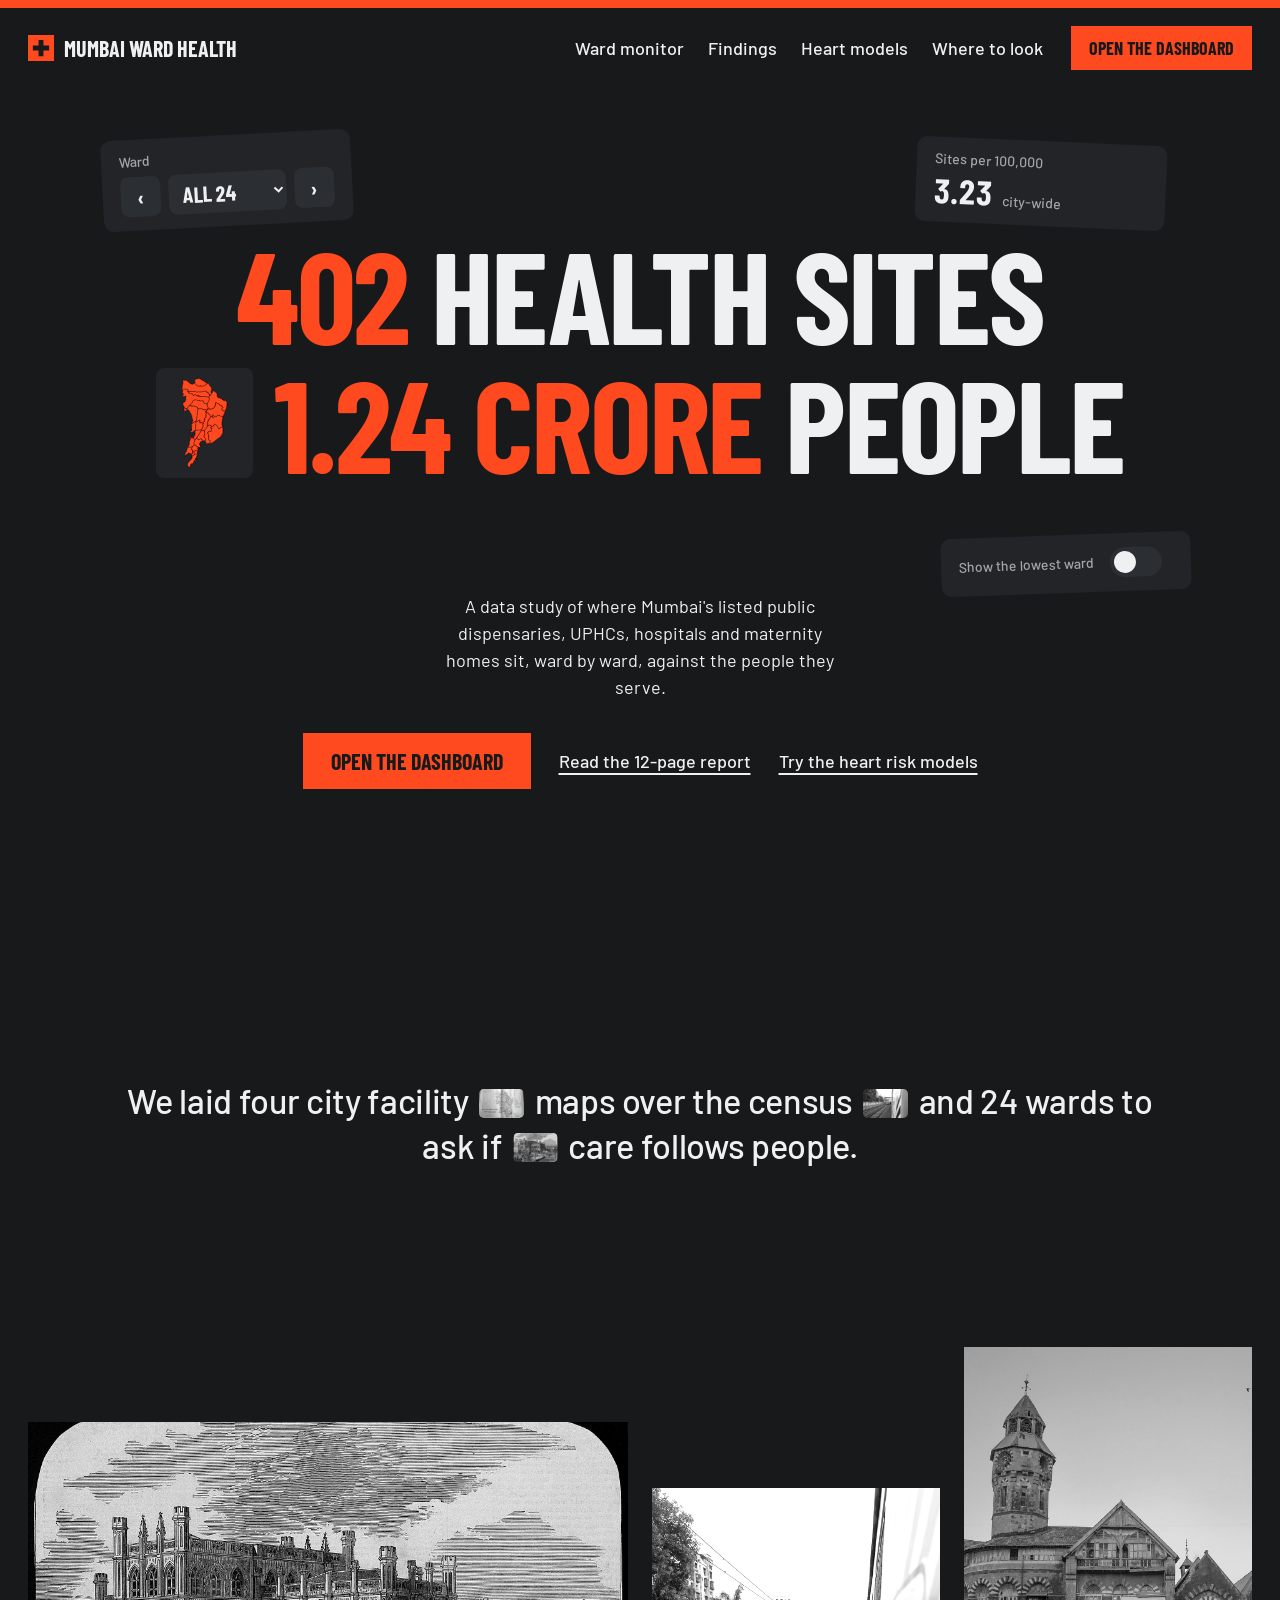
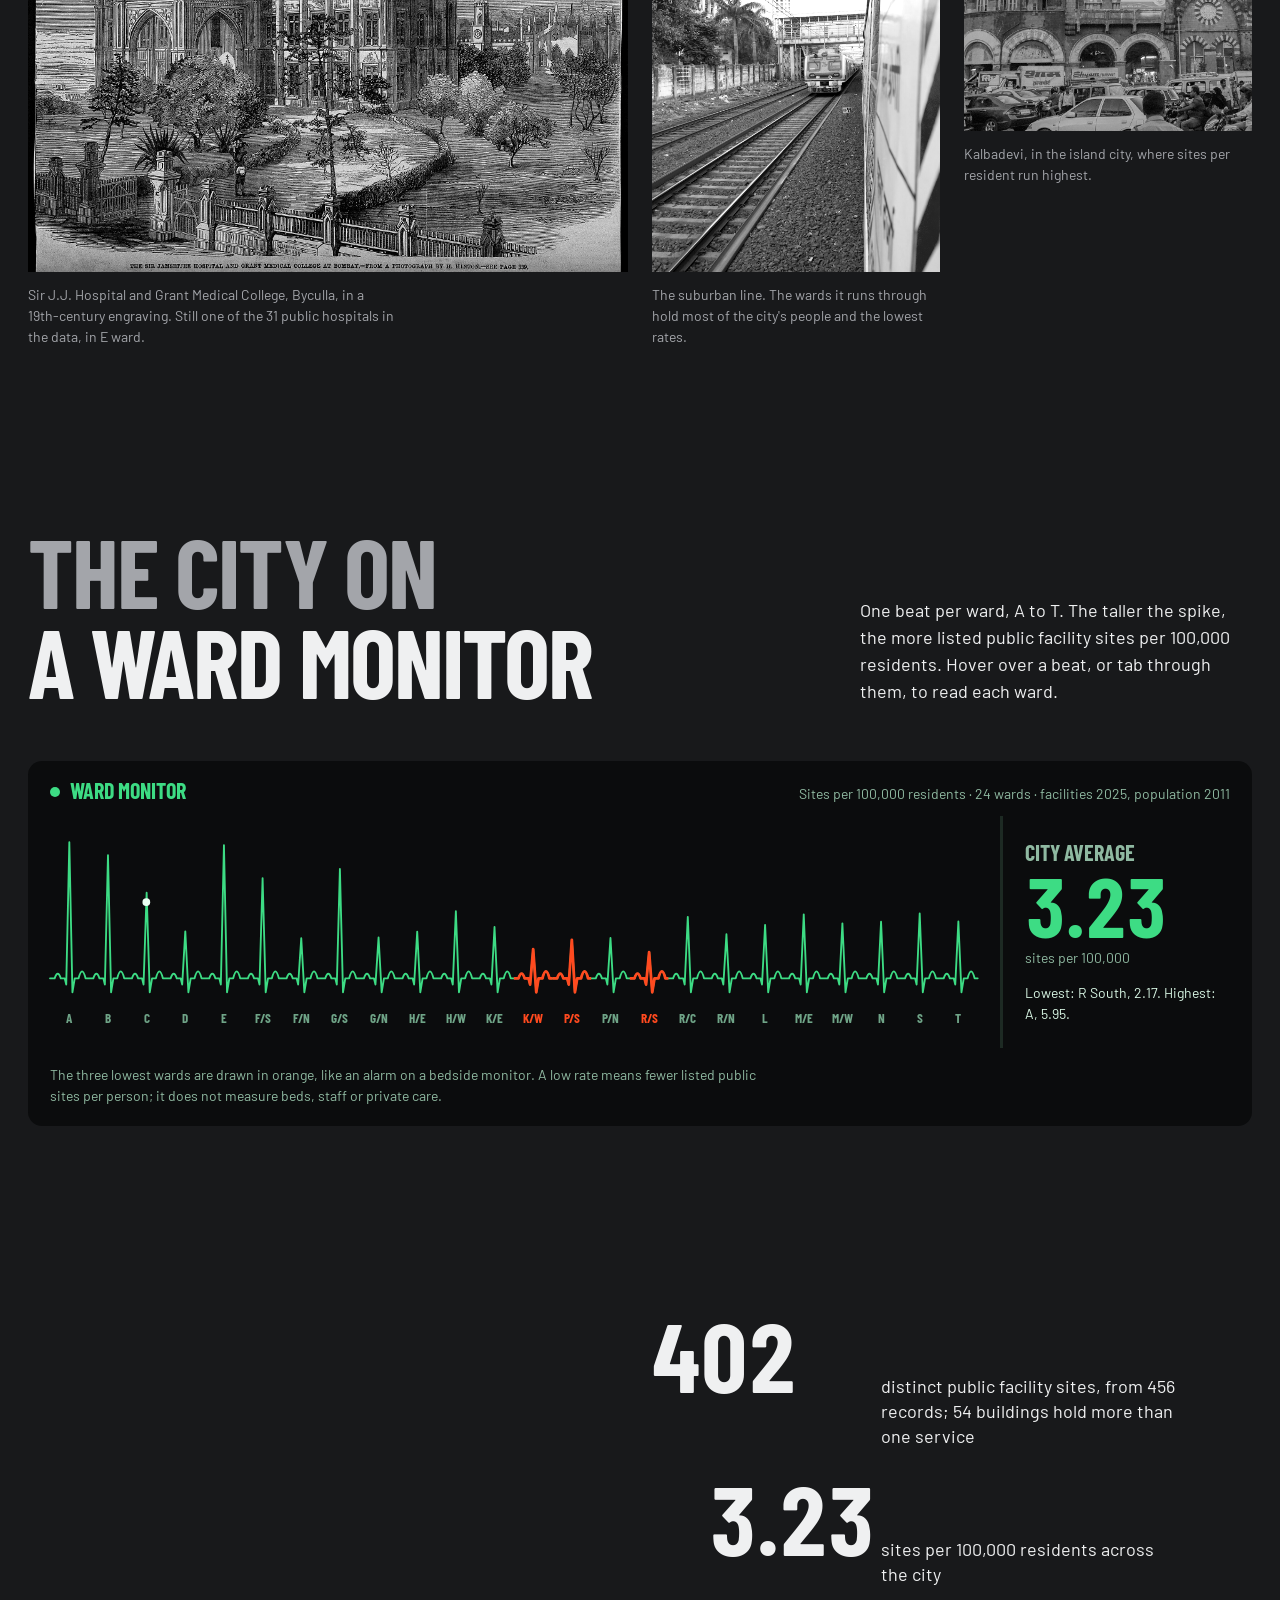
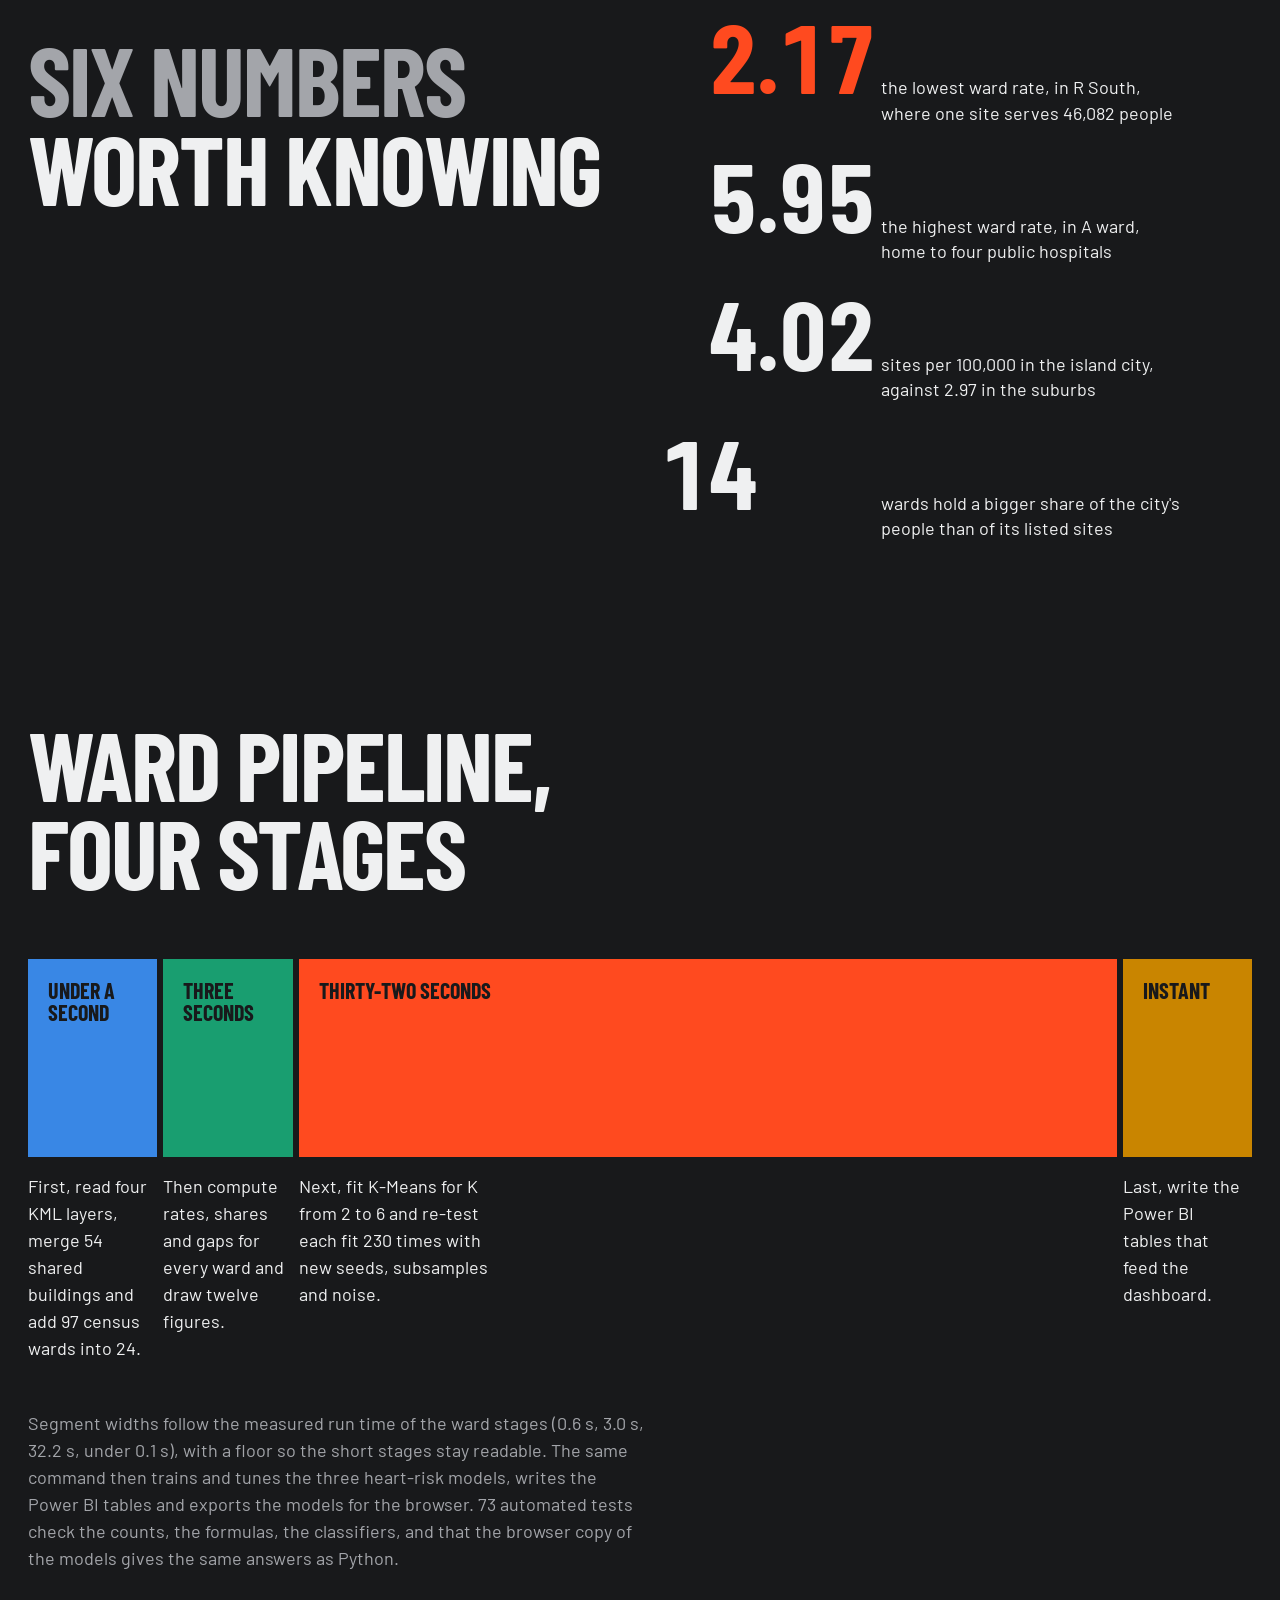
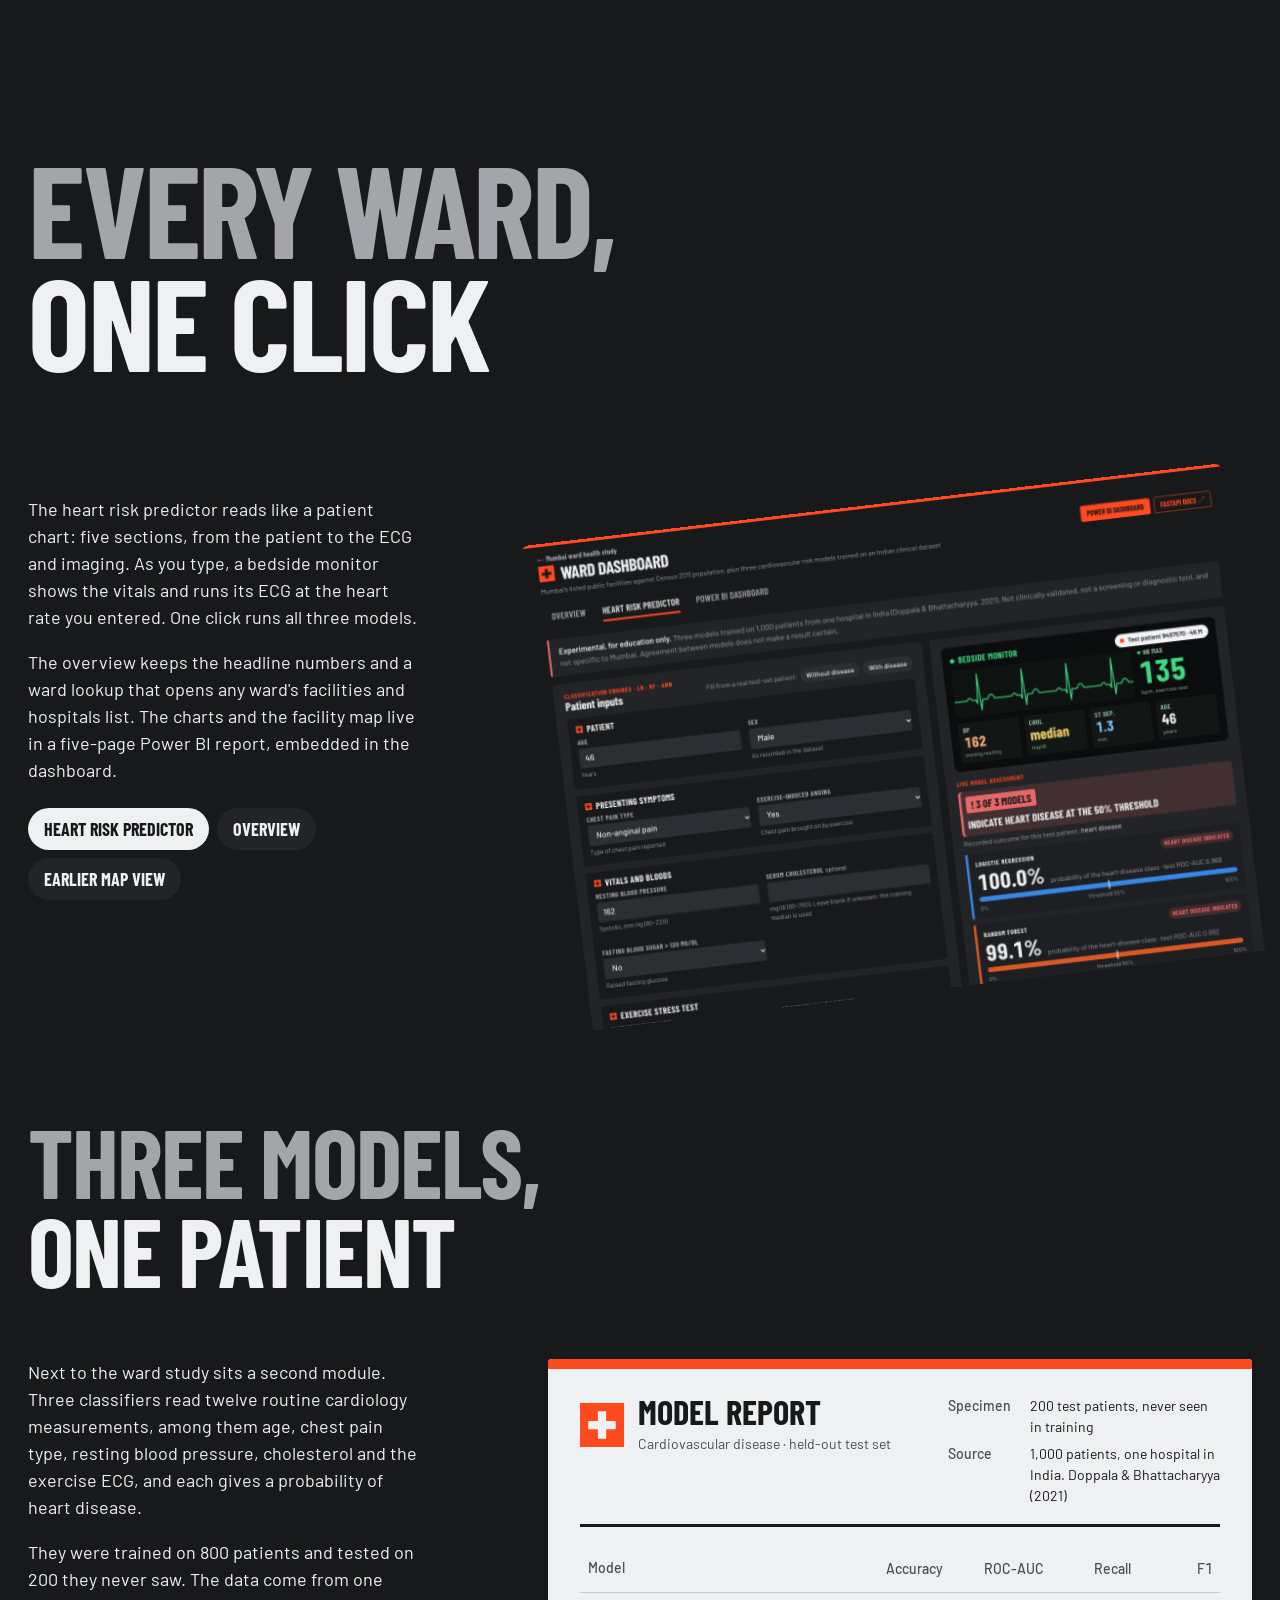
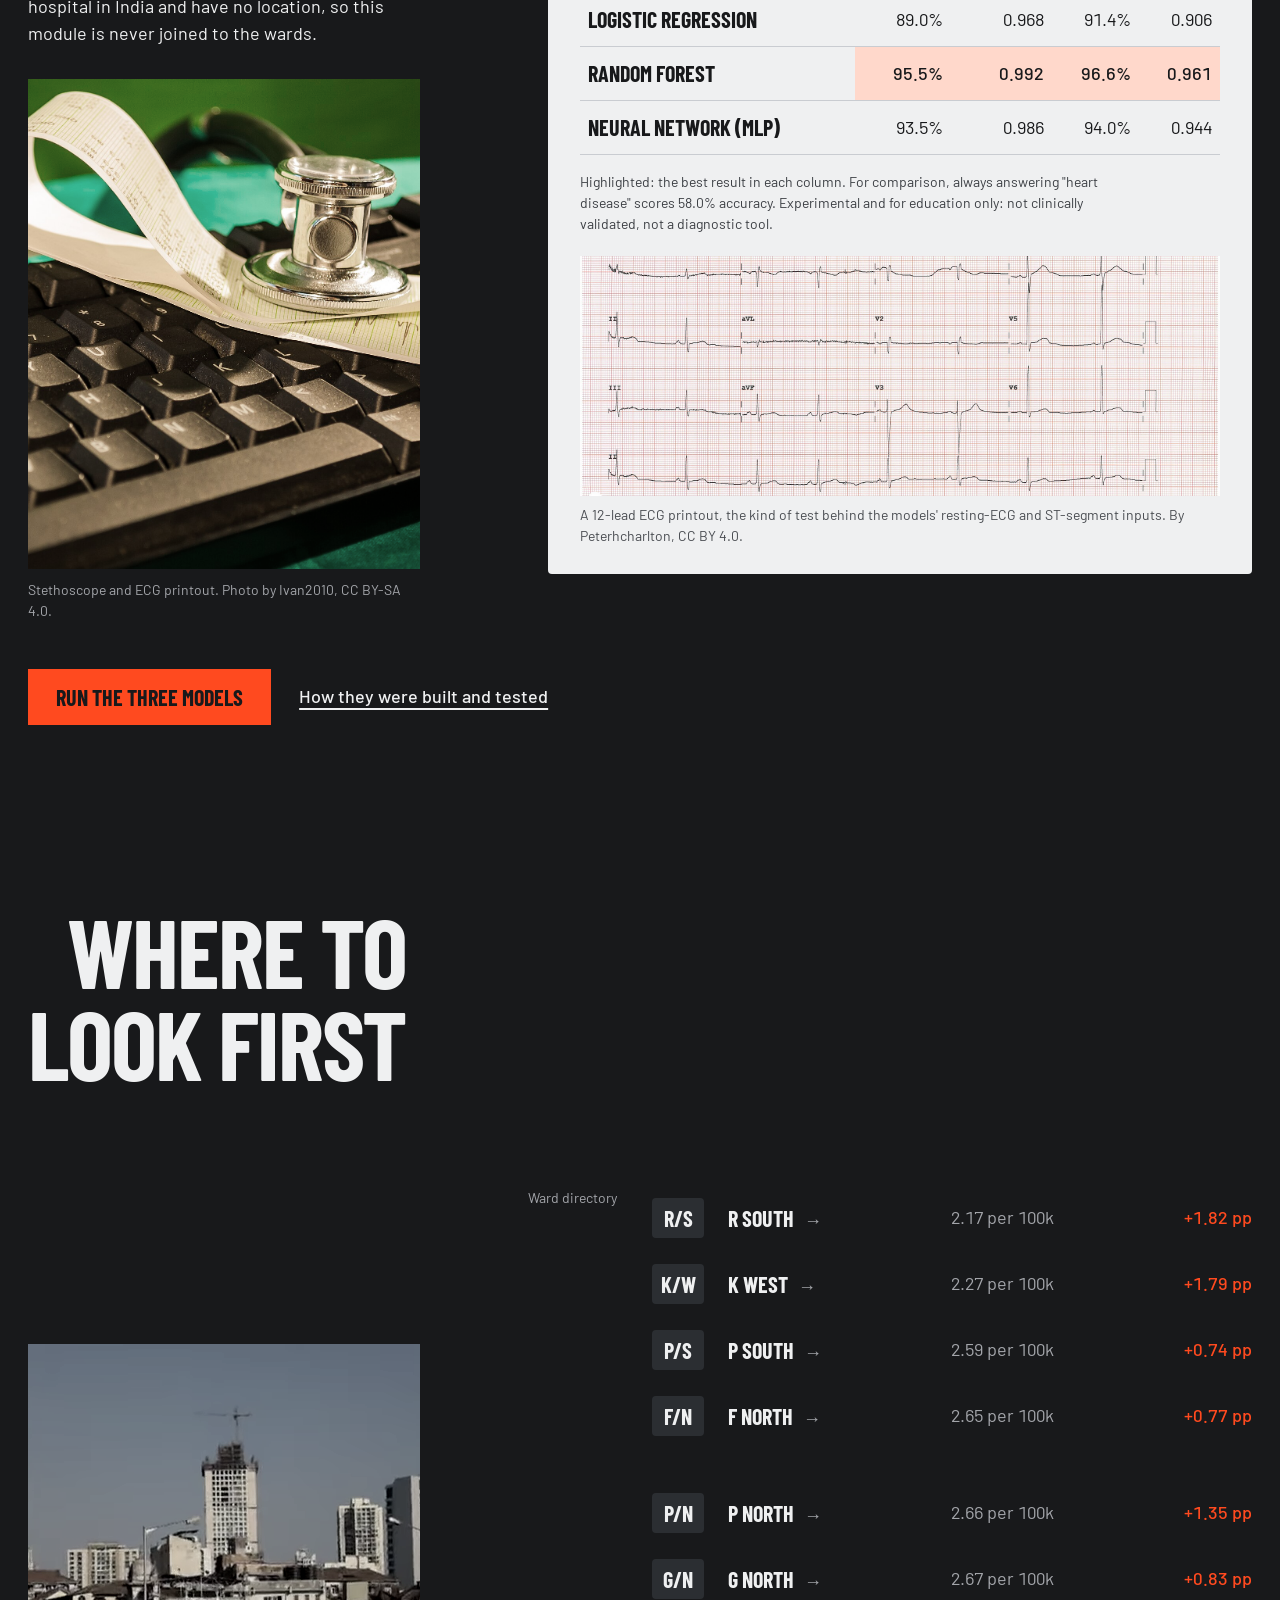
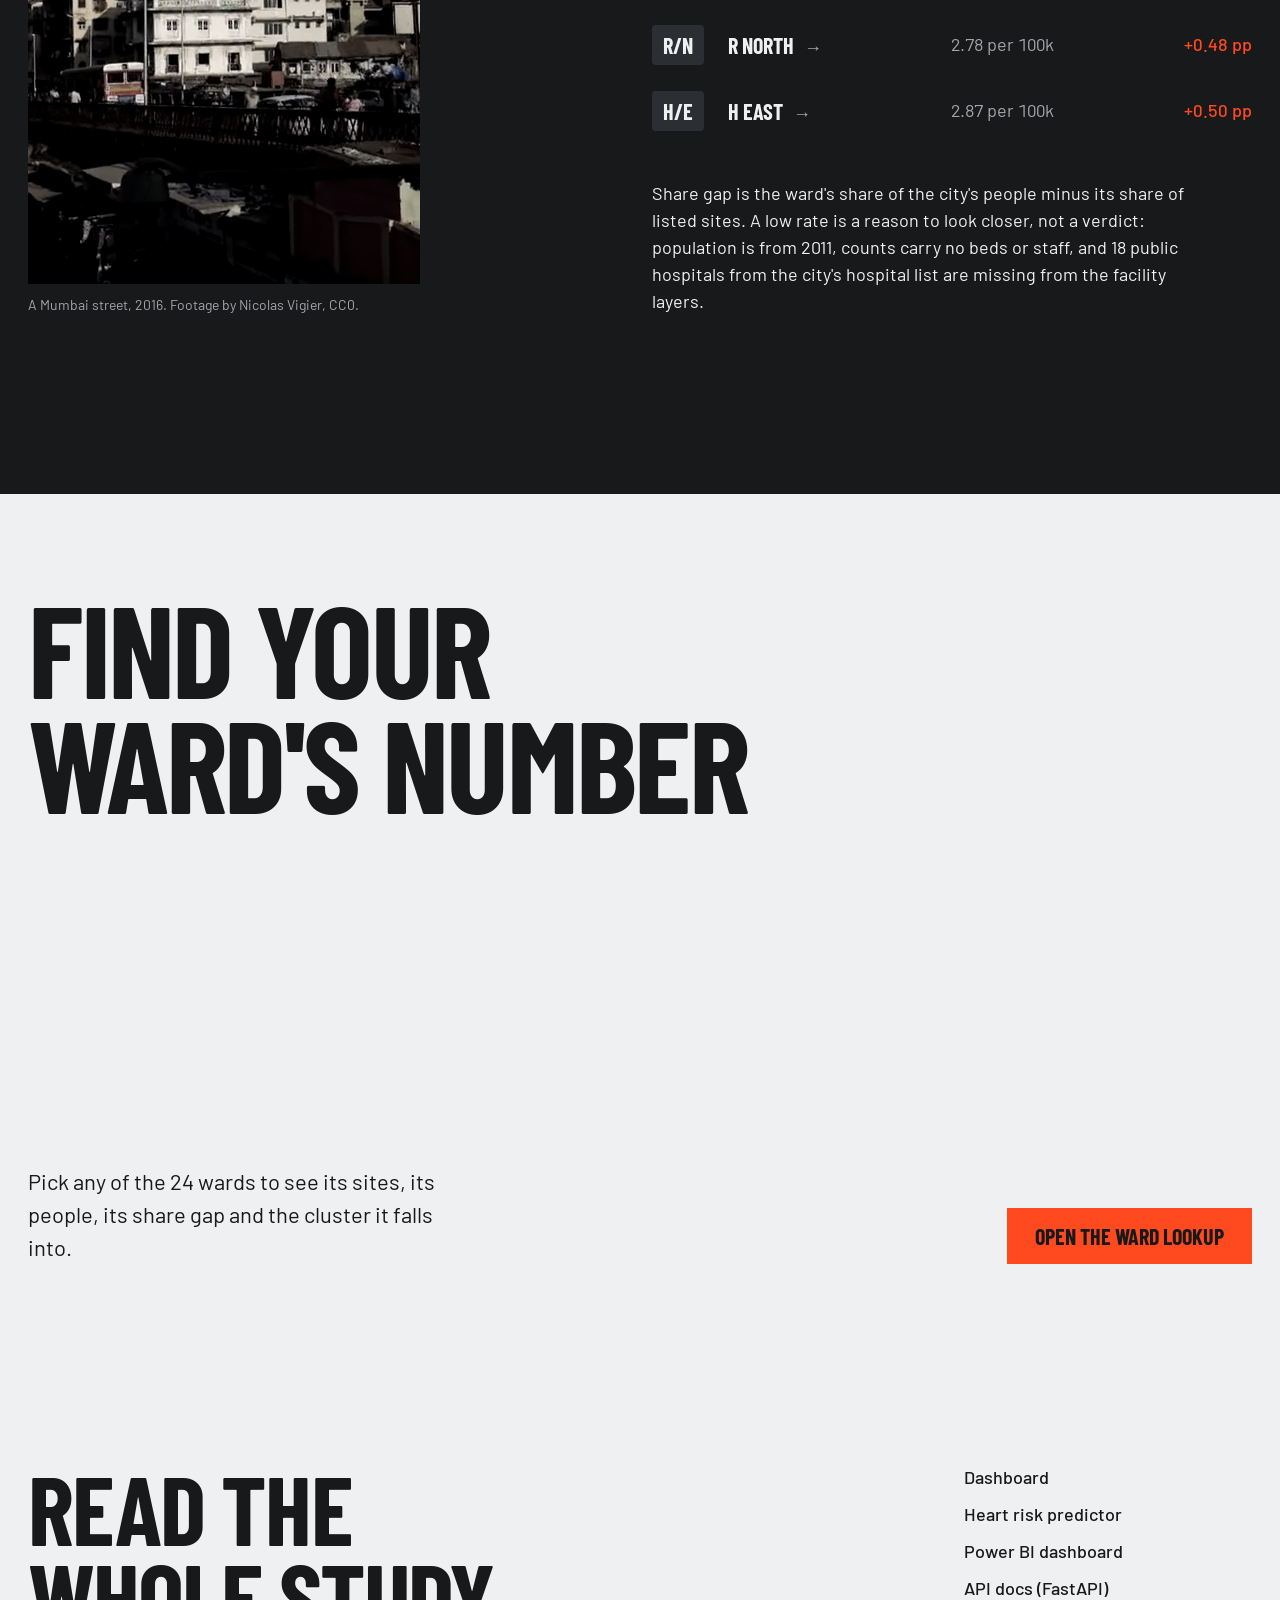
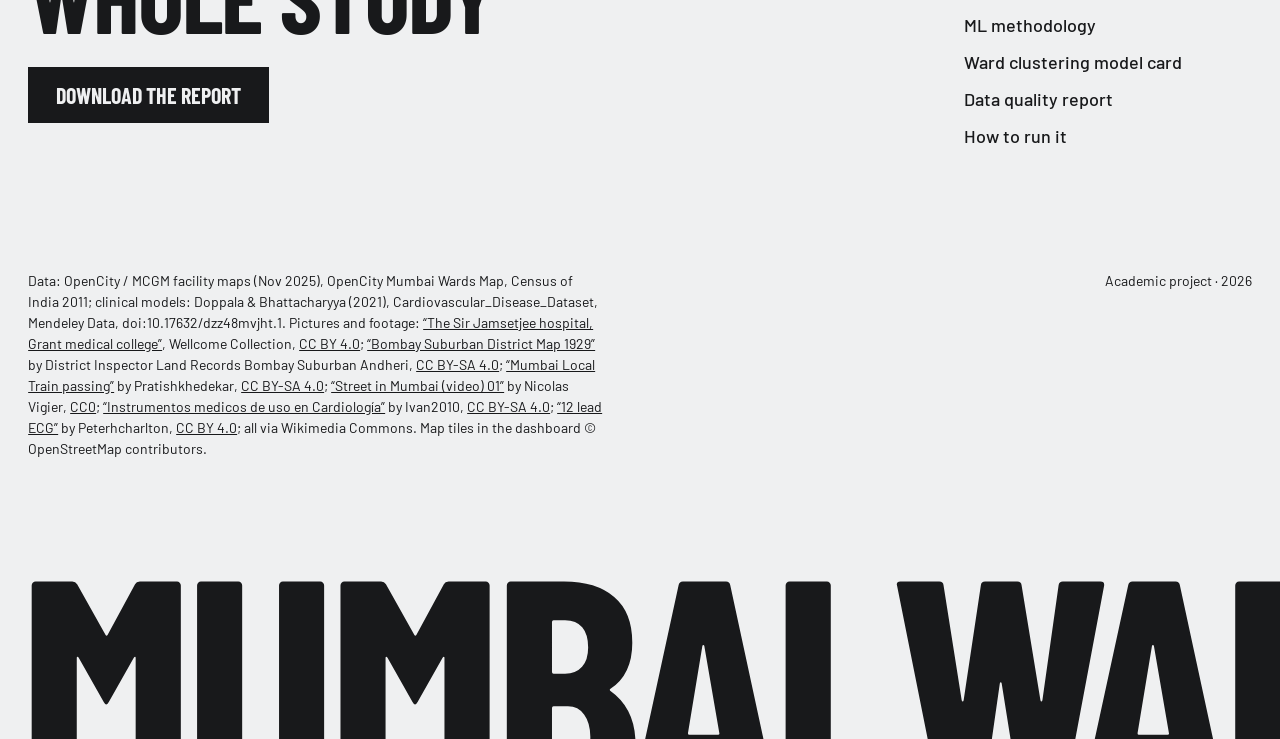
==== commit 5ba62fa0: "Landing model report: round like the dashboard (RF recall 96.6%, not 96.5%) Co-Authored-By: Claude O" ====
--- a/index.html
+++ b/index.html
@@ -300,6 +300,6 @@
   <p class="giant" aria-hidden="true">Mumbai wards</p>
 </footer>
 
-<script src="landing/app.js?v=4"></script>
+<script src="landing/app.js?v=5"></script>
 </body>
 </html>
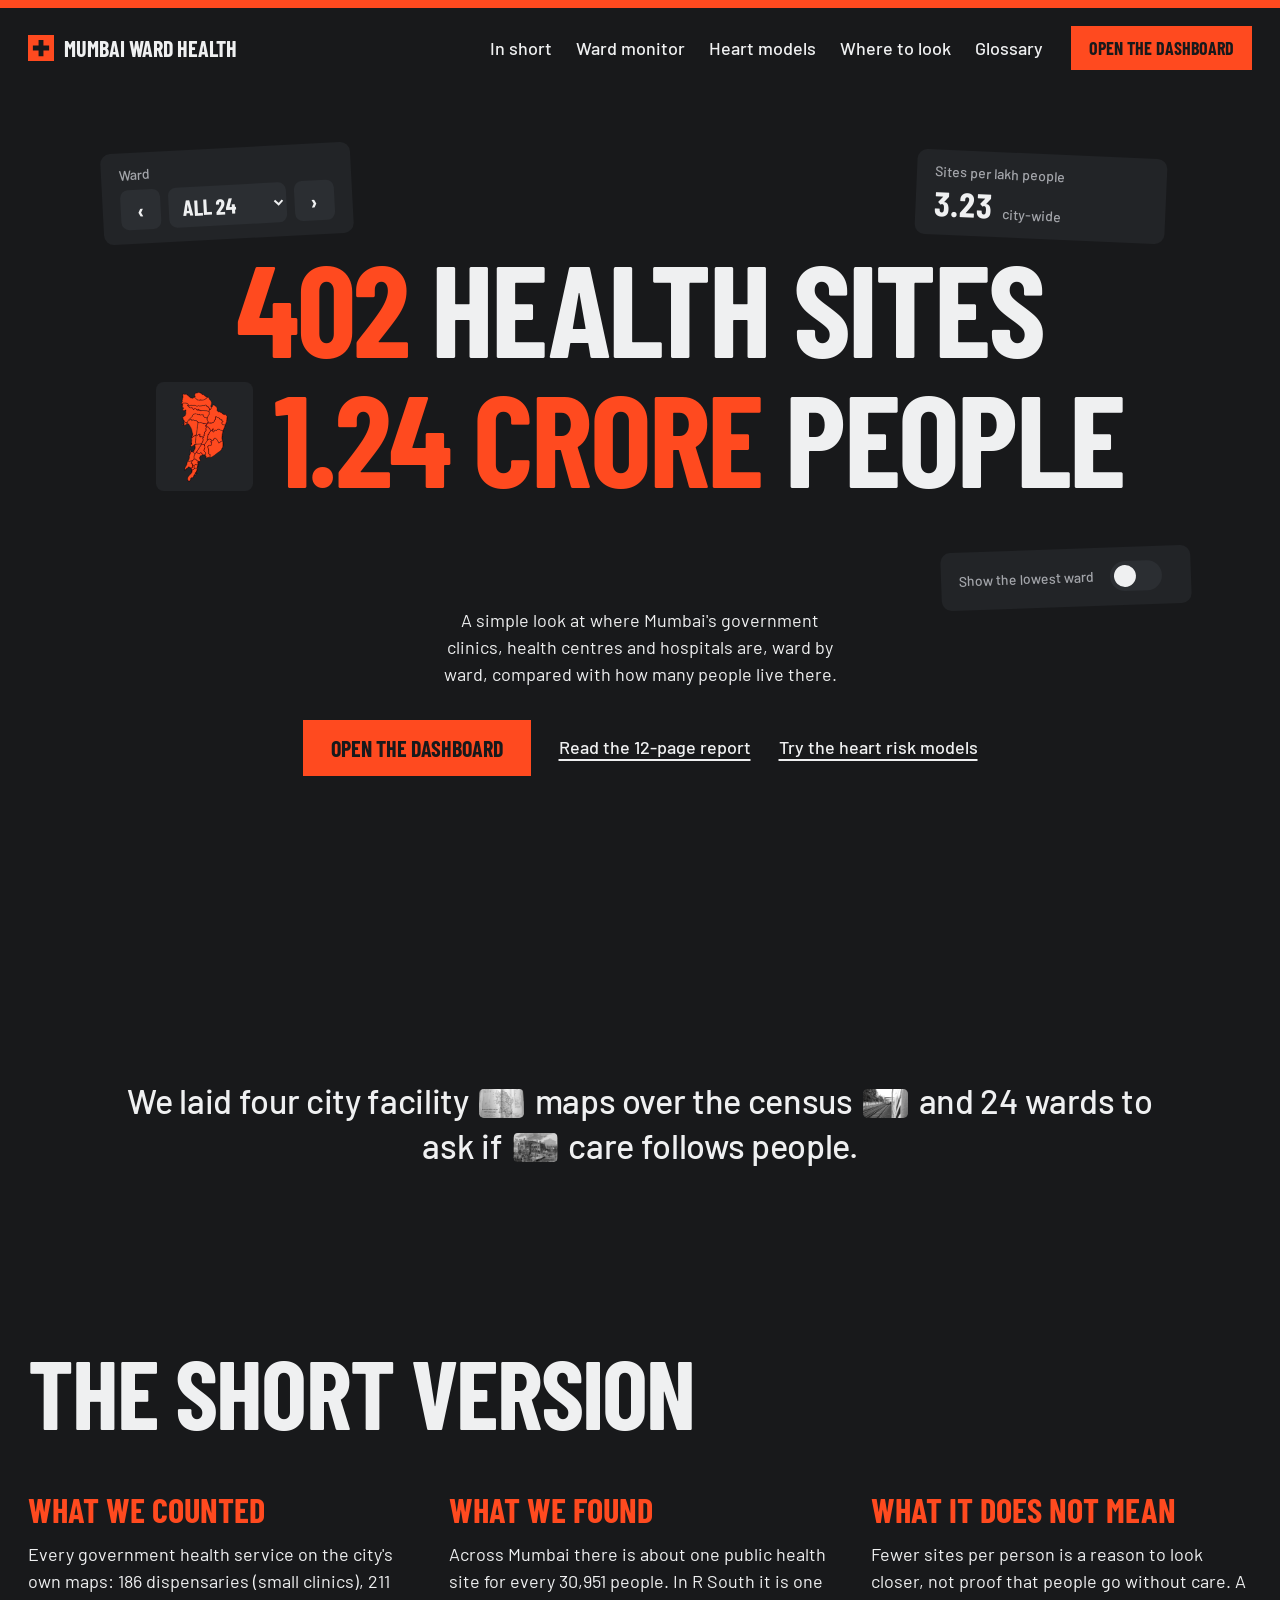
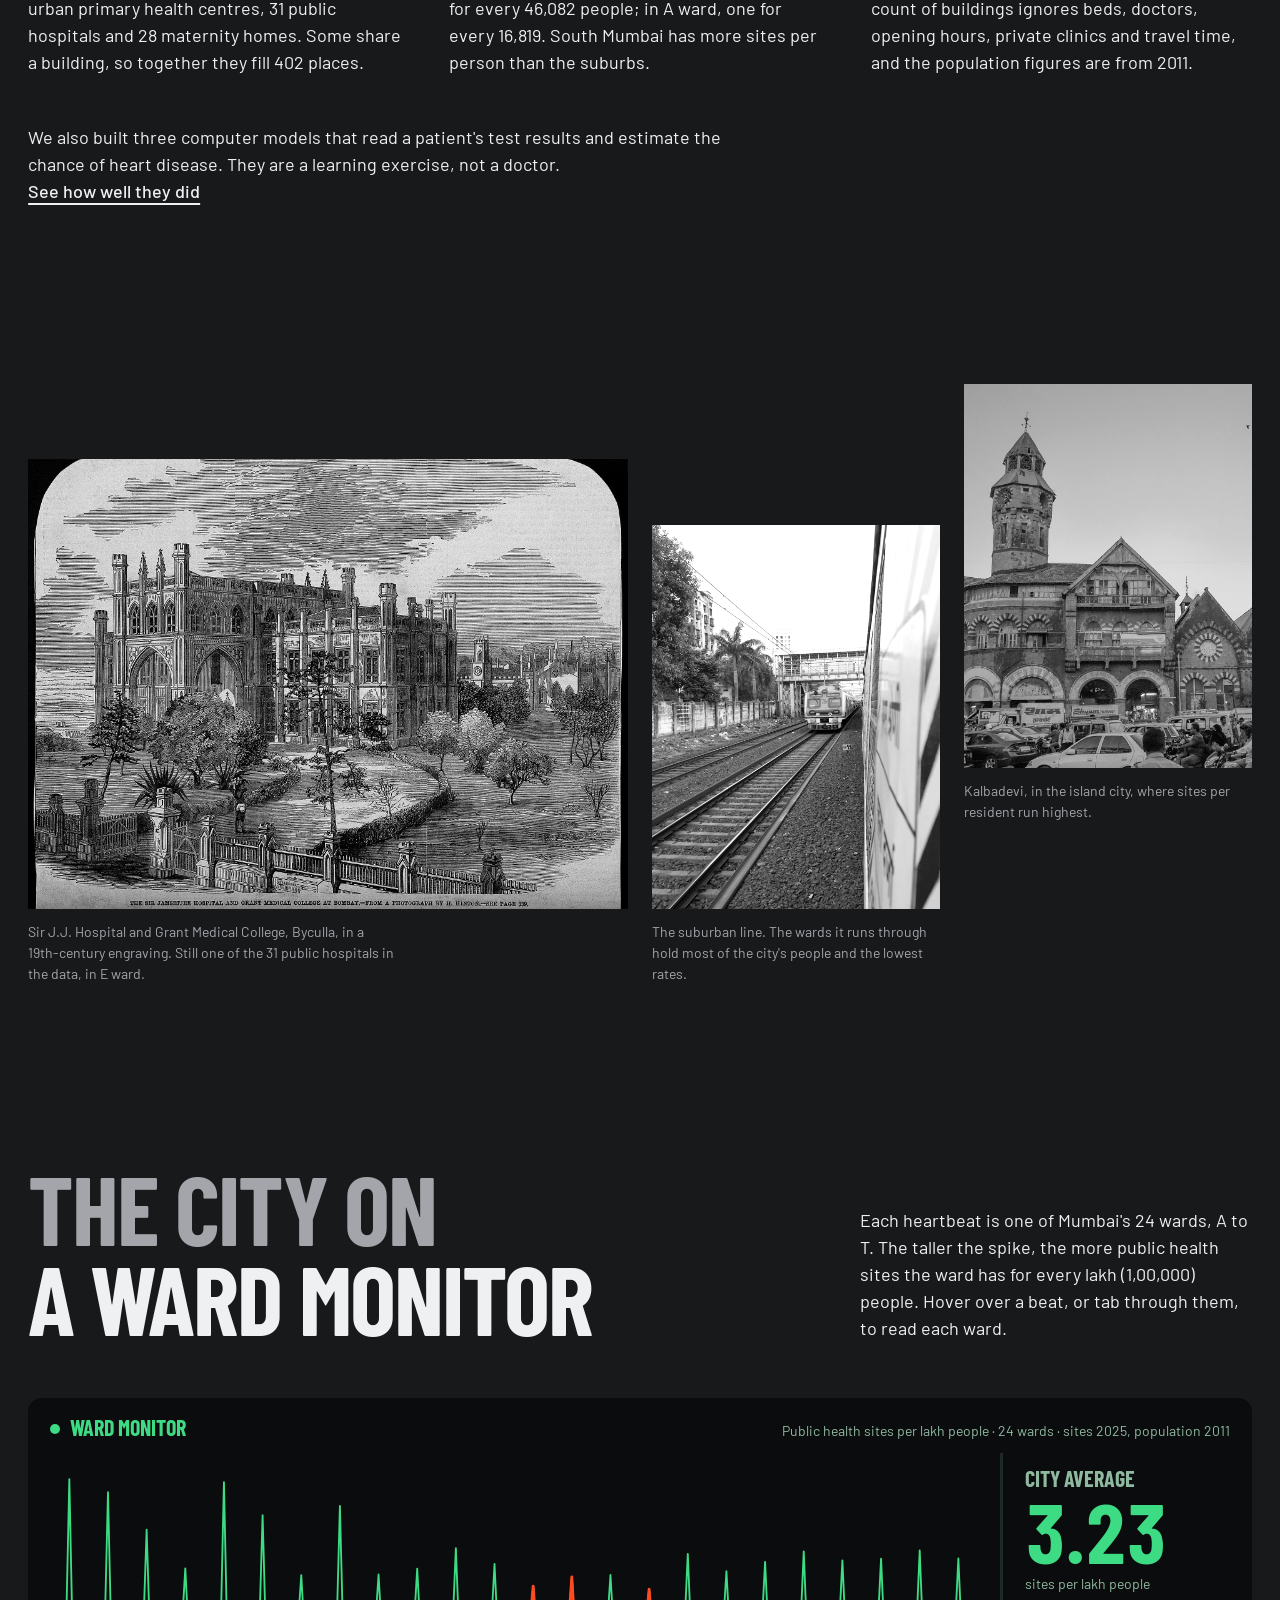
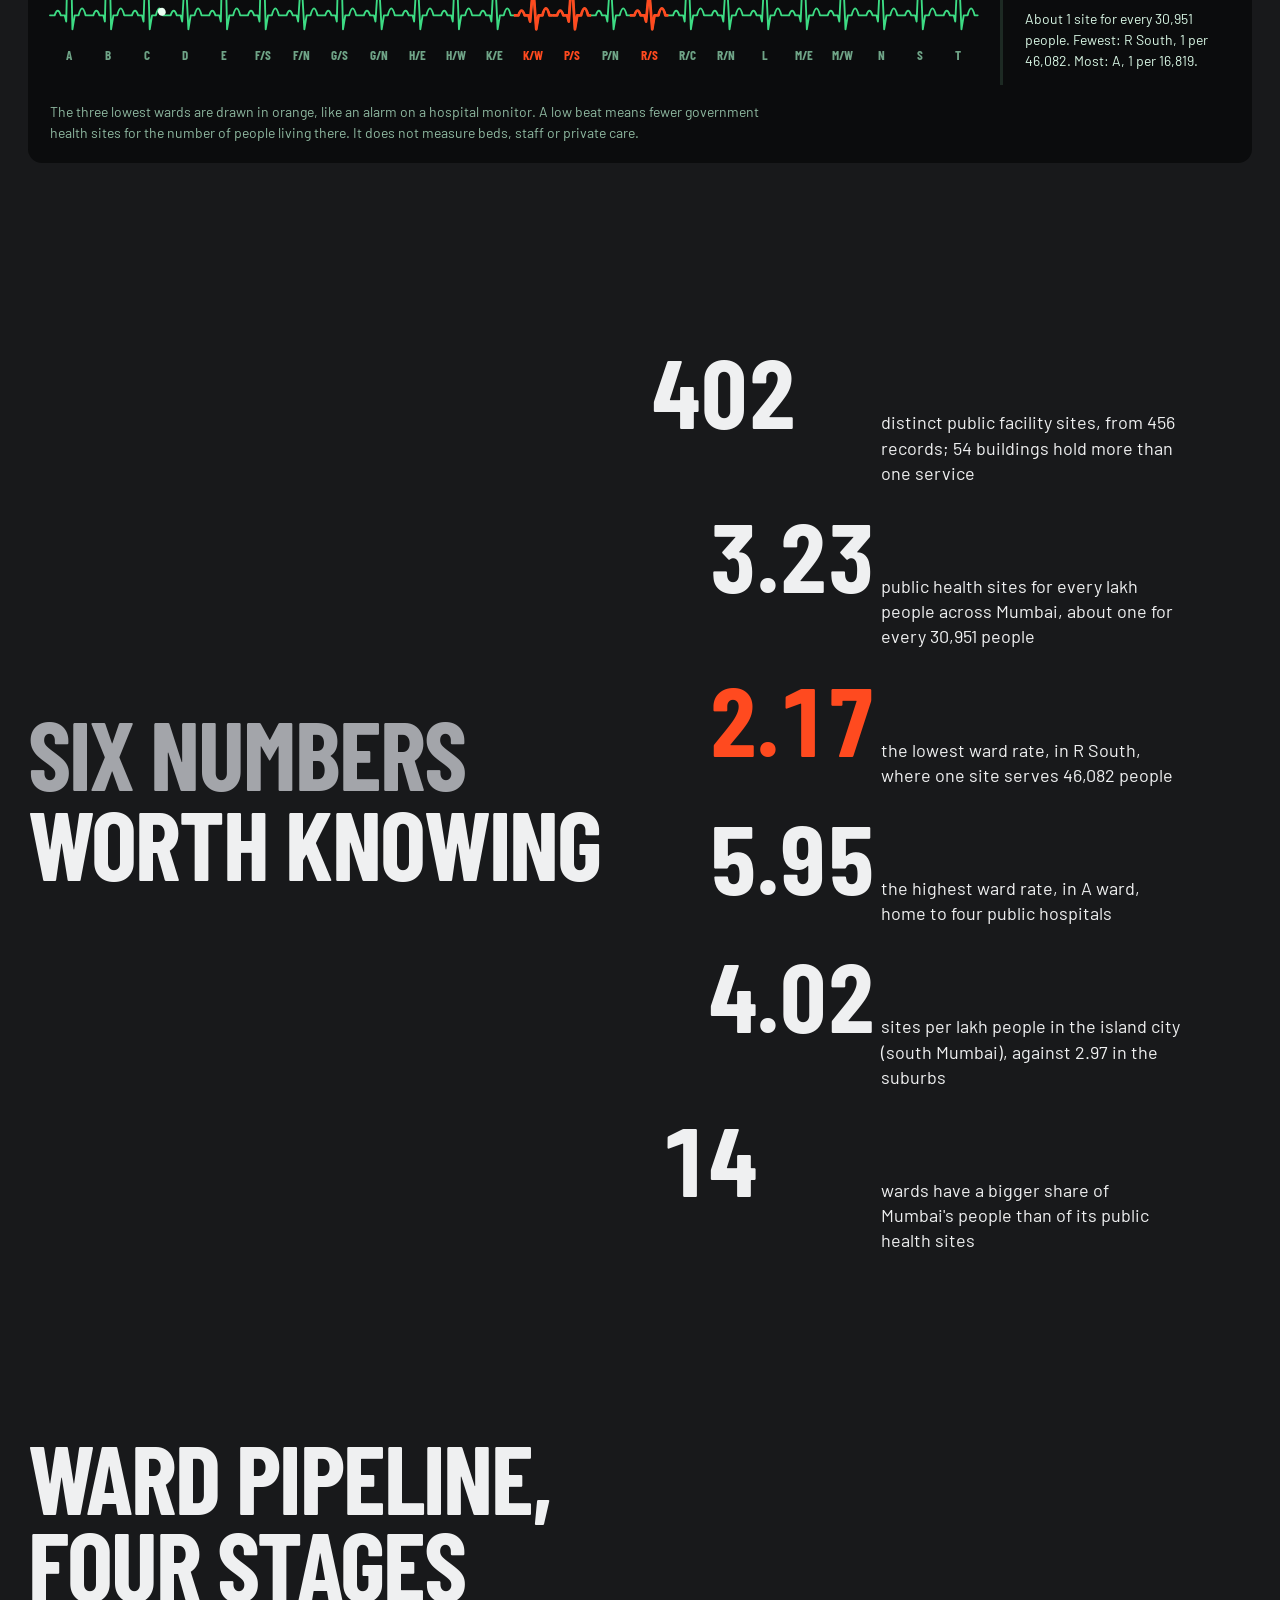
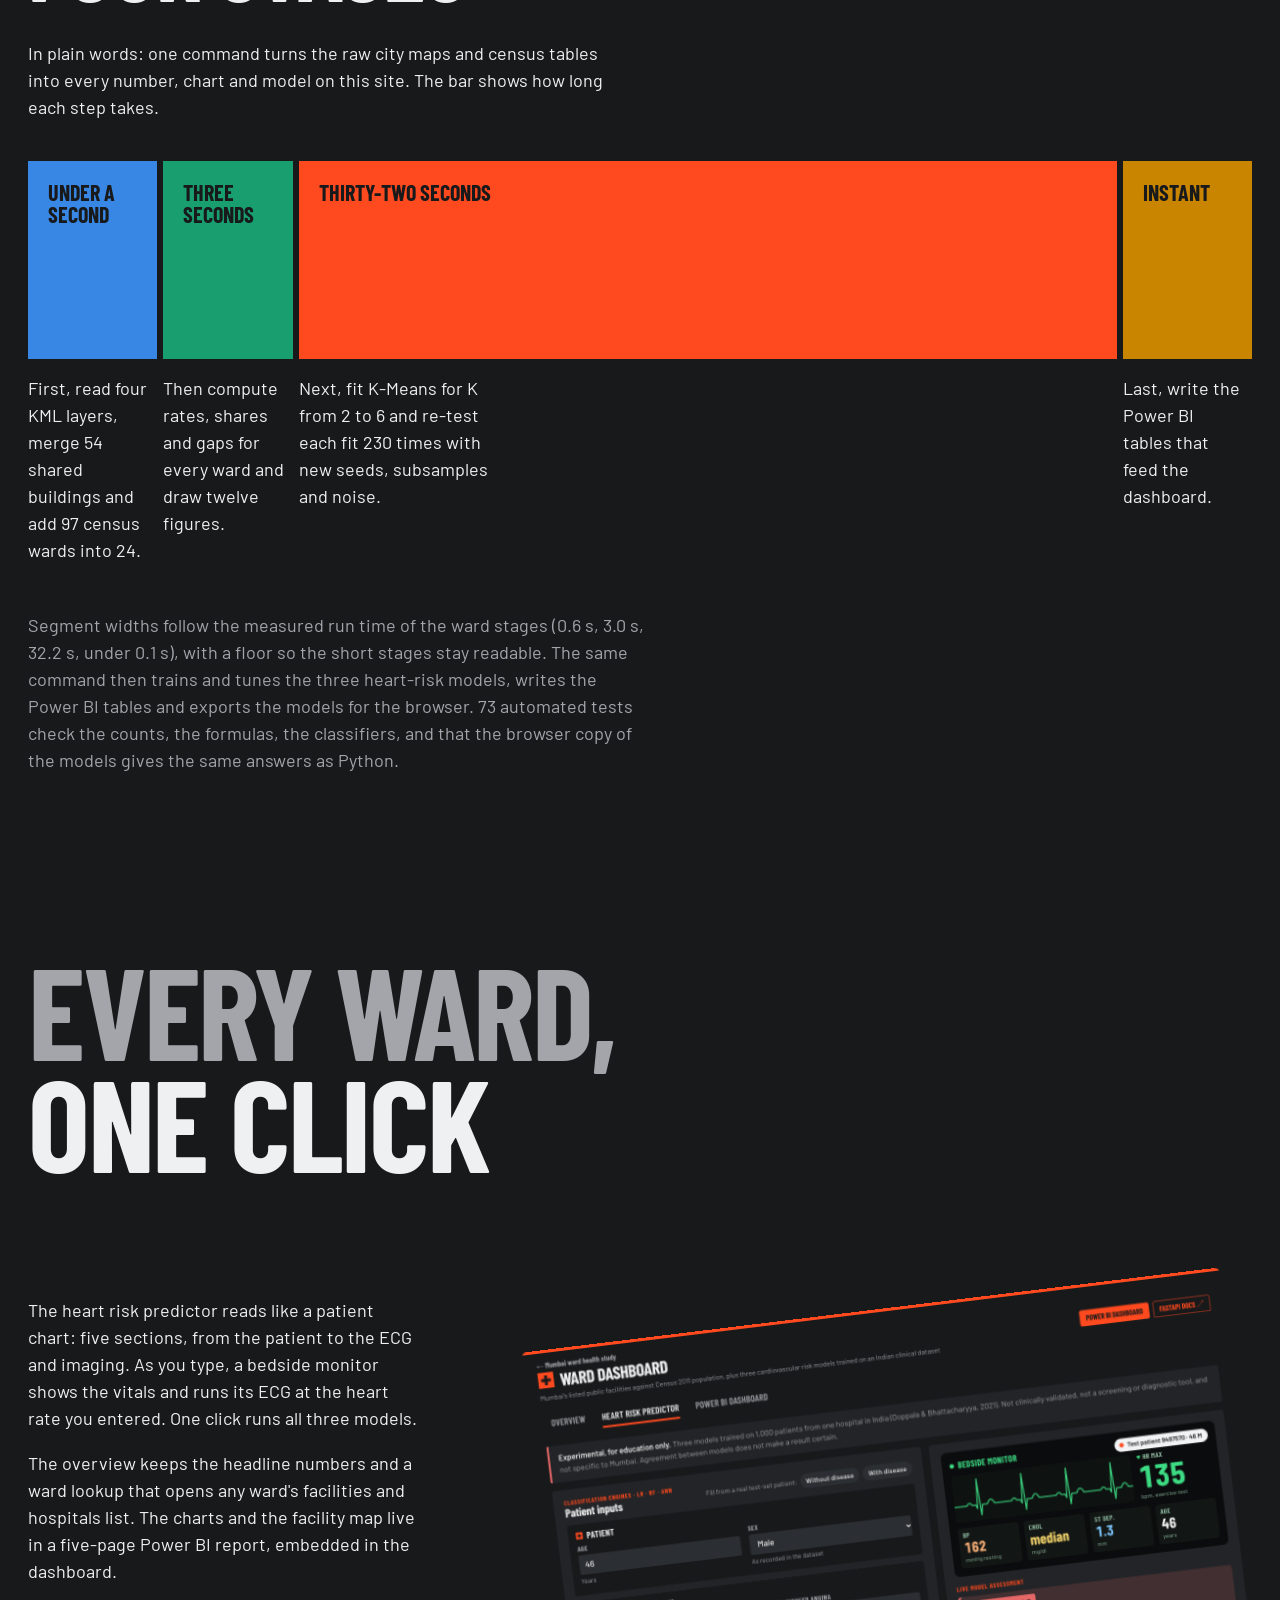
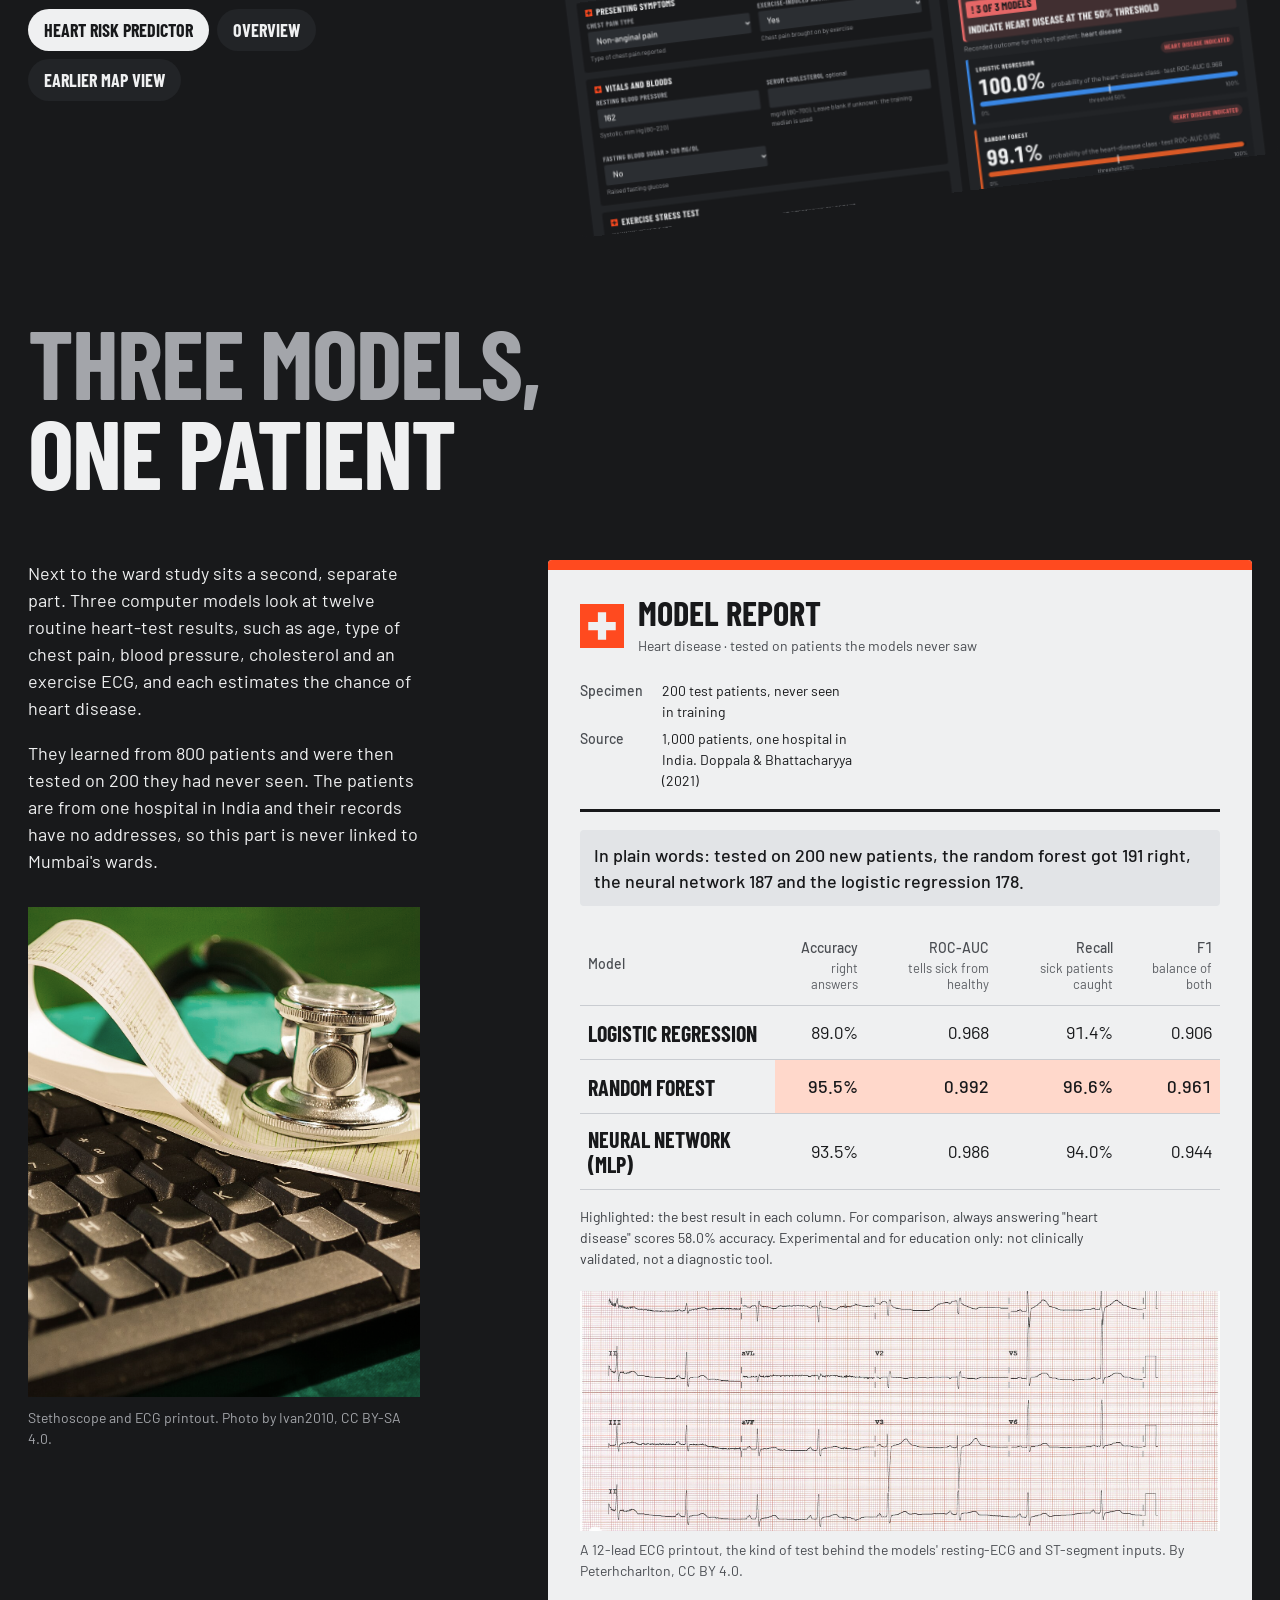
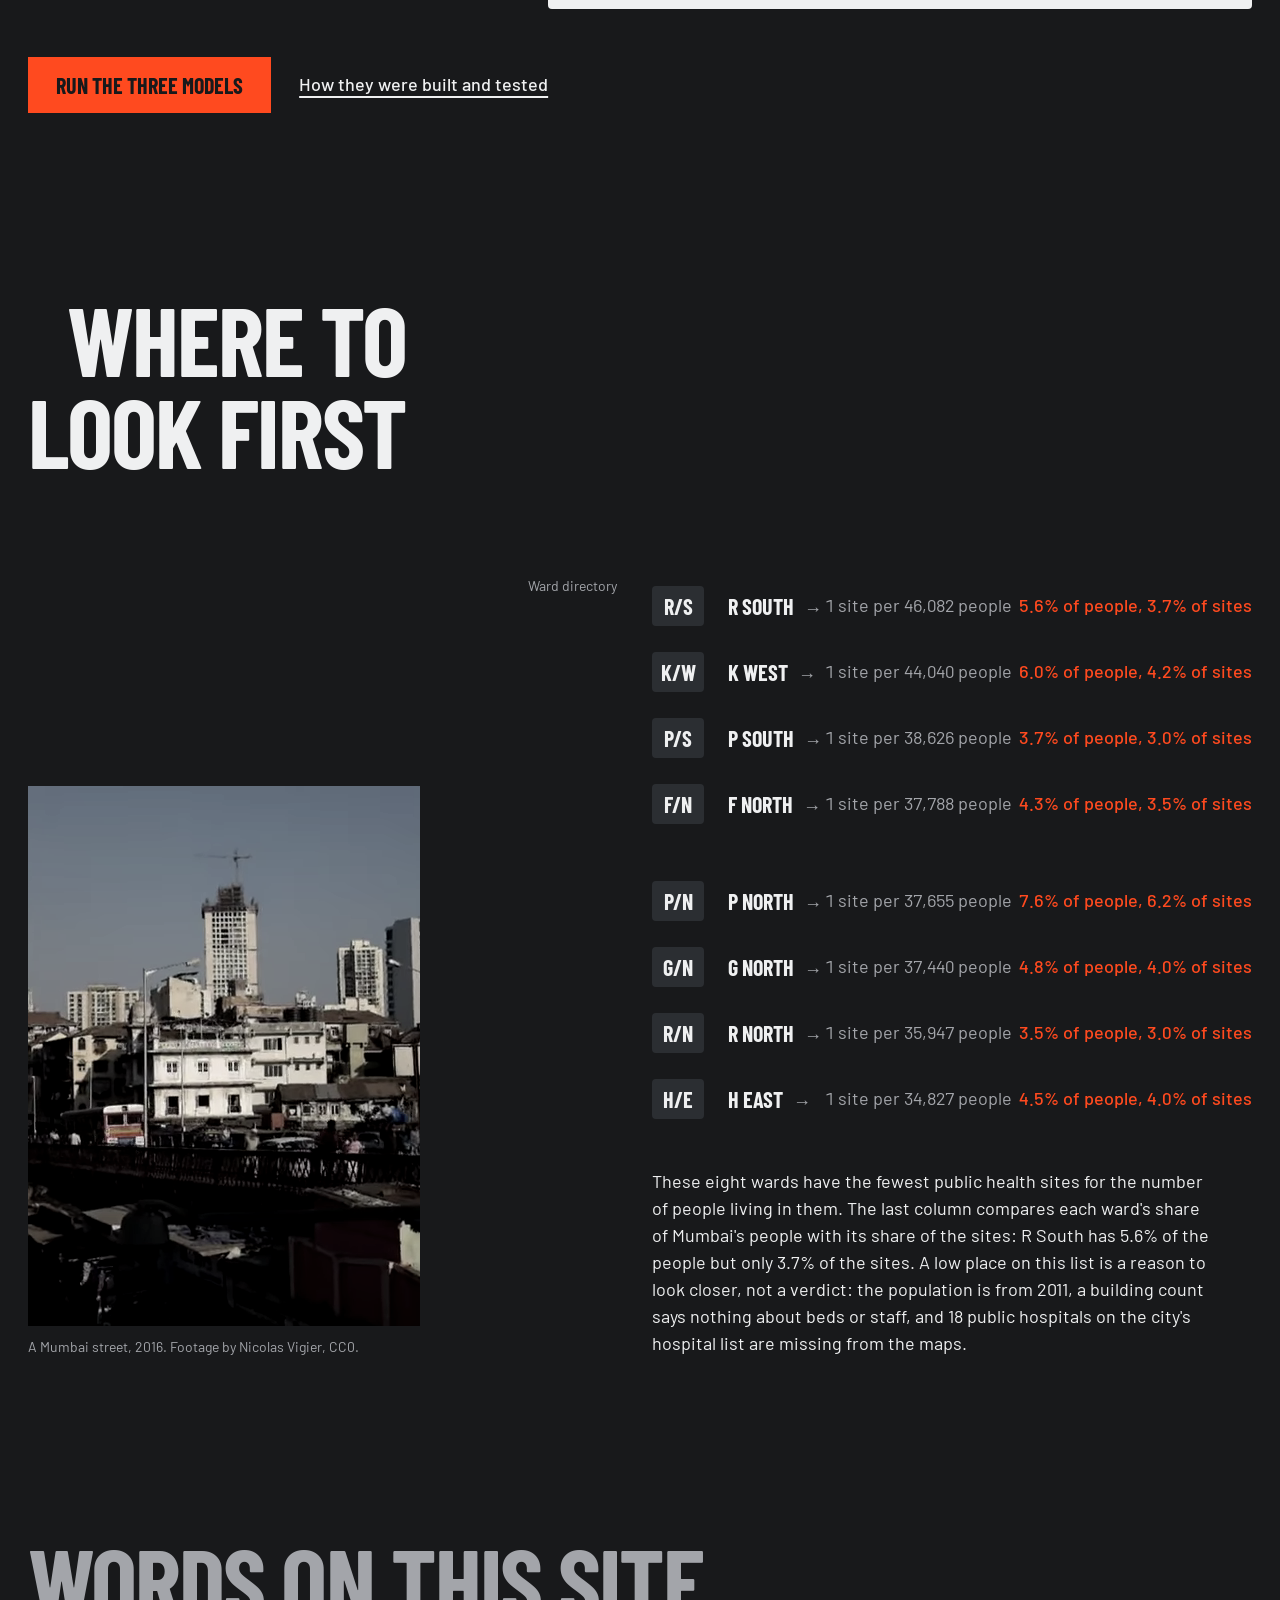
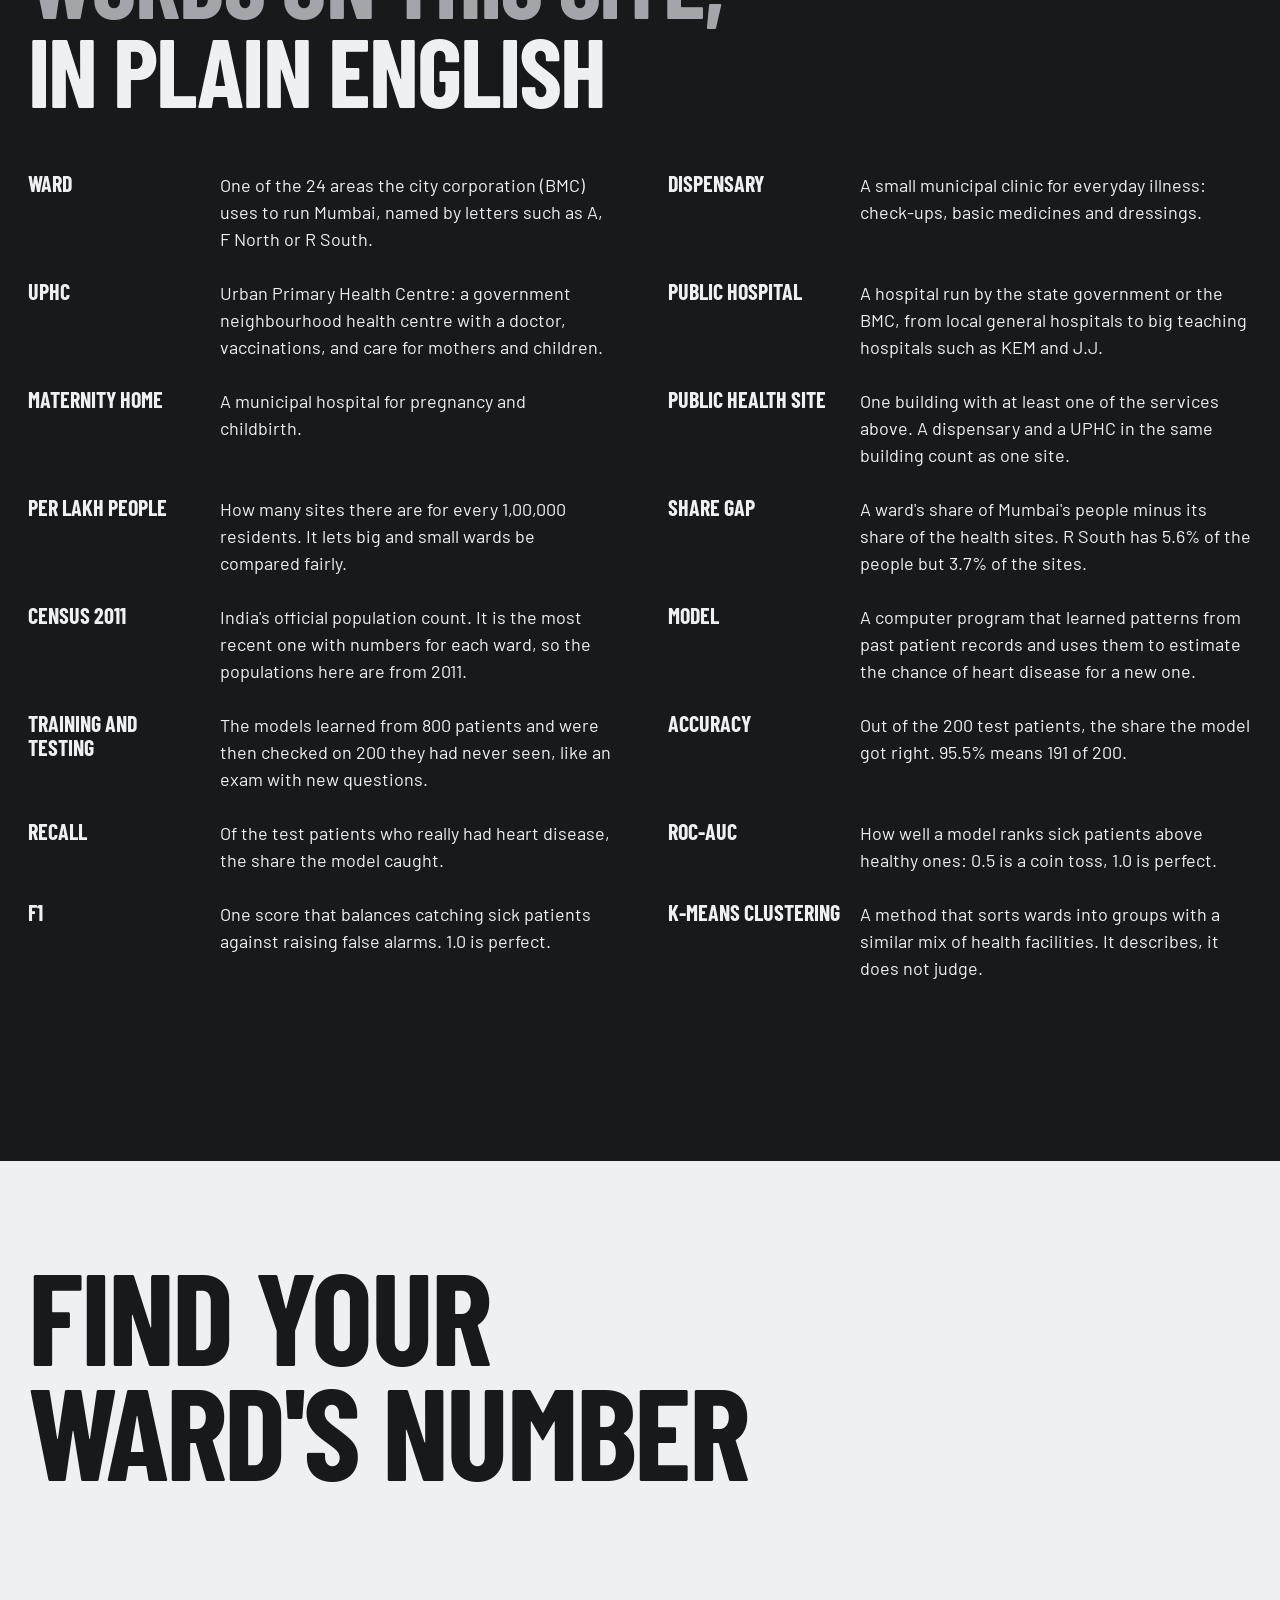
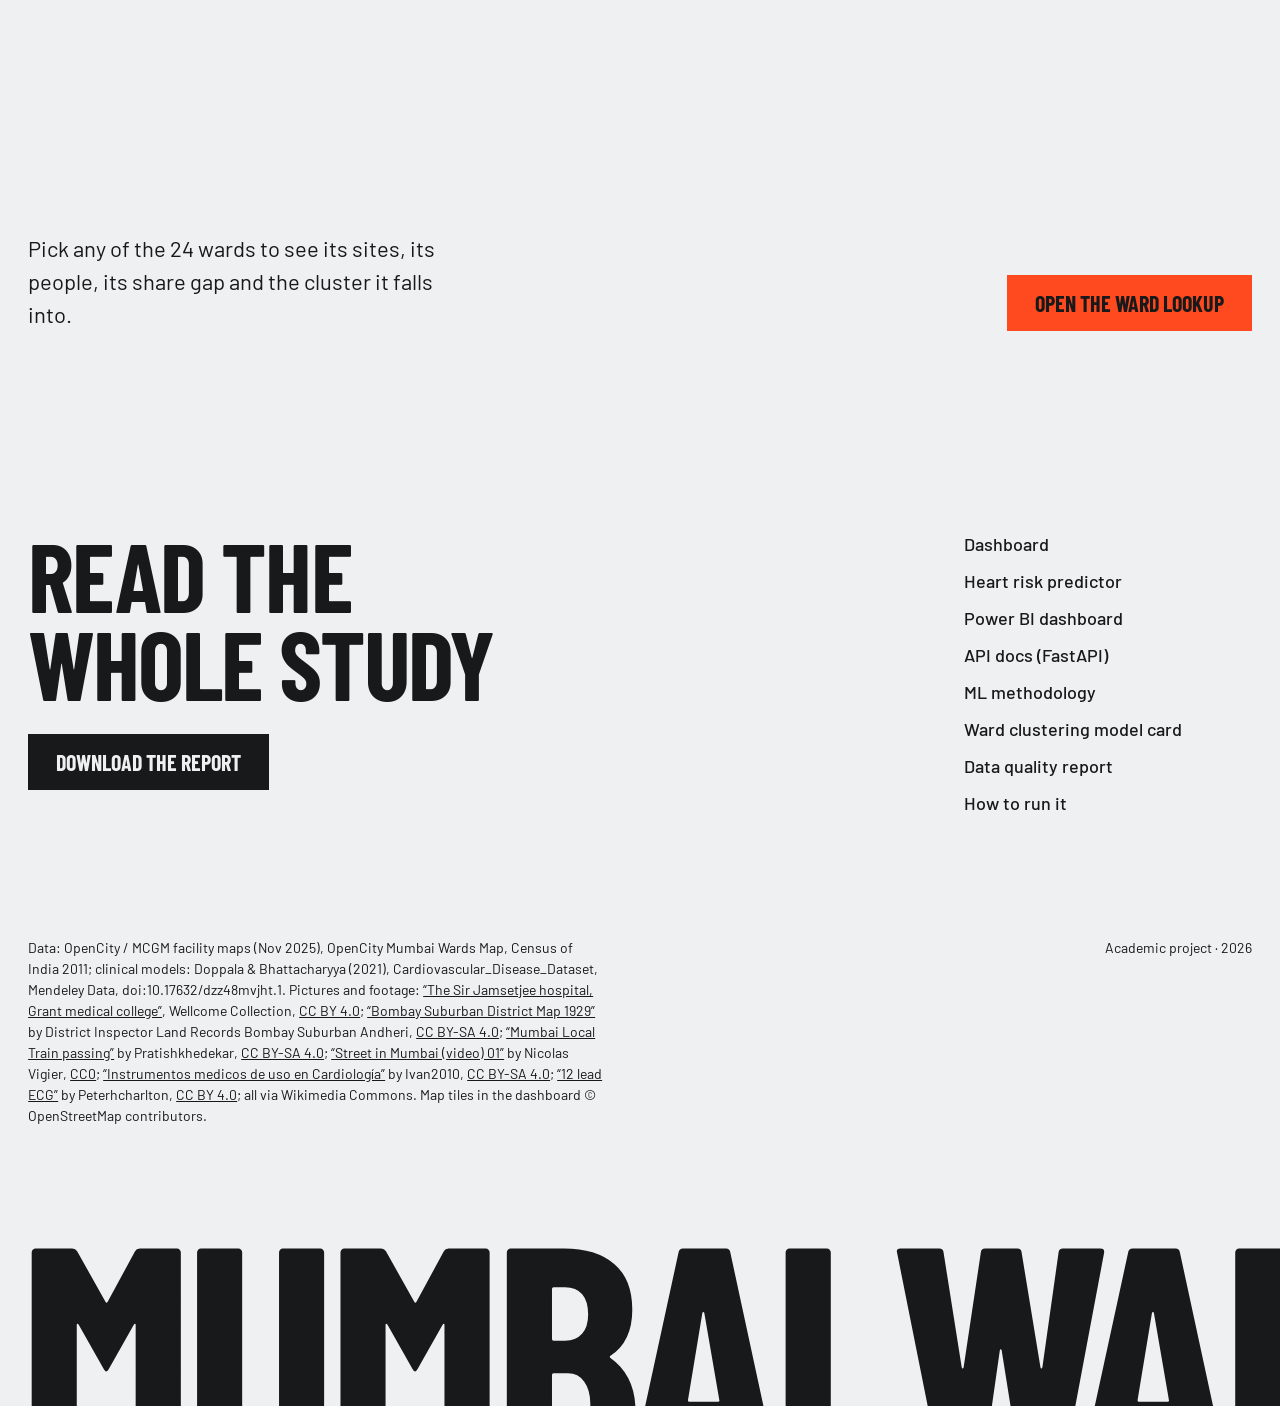
==== commit e4beef97: "Plain-language pass: make the site readable without data or medical knowledge Landing page: - New "T" ====
--- a/index.html
+++ b/index.html
@@ -9,7 +9,7 @@
 <link rel="preconnect" href="https://fonts.gstatic.com" crossorigin>
 <link href="https://fonts.googleapis.com/css2?family=Barlow+Condensed:wght@700&family=Barlow:wght@400;500&display=swap" rel="stylesheet">
 <link rel="icon" href="data:image/svg+xml,%3Csvg xmlns='http://www.w3.org/2000/svg' viewBox='0 0 32 32'%3E%3Crect width='32' height='32' rx='4' fill='%23ff4a1f'/%3E%3Cpath d='M13 6h6v7h7v6h-7v7h-6v-7H6v-6h7z' fill='%2318191b'/%3E%3C/svg%3E">
-<link rel="stylesheet" href="landing/style.css?v=10">
+<link rel="stylesheet" href="landing/style.css?v=12">
 <script>document.documentElement.classList.add("js");</script>
 </head>
 <body>
@@ -18,10 +18,11 @@
 <header class="nav">
   <a class="wordmark" href="#top">Mumbai Ward Health</a>
   <nav aria-label="Sections">
+    <a href="#short">In short</a>
     <a href="#pulse">Ward monitor</a>
-    <a href="#findings">Findings</a>
     <a href="#models">Heart models</a>
     <a href="#where">Where to look</a>
+    <a href="#glossary">Glossary</a>
   </nav>
   <a class="btn btn-small" href="dashboard/">Open the dashboard</a>
 </header>
@@ -45,7 +46,7 @@
       </div>
 
       <div class="chip chip-rate" data-ui aria-live="polite">
-        <span class="chip-label">Sites per 100,000</span>
+        <span class="chip-label">Sites per lakh people</span>
         <span class="chip-value"><span id="w-rate">3.23</span><span class="chip-sub" id="w-rank">city-wide</span></span>
       </div>
 
@@ -55,8 +56,8 @@
       </button>
     </div>
 
-    <p class="hero-sub">A data study of where Mumbai's listed public dispensaries, UPHCs, hospitals and maternity homes sit,
-      ward by ward, against the people they serve.</p>
+    <p class="hero-sub">A simple look at where Mumbai's government clinics, health centres and hospitals are, ward by ward,
+      compared with how many people live there.</p>
     <div class="hero-actions">
       <a class="btn" href="dashboard/">Open the dashboard</a>
       <a class="text-link" href="outputs/reports/final_report.pdf">Read the 12-page report</a>
@@ -75,6 +76,32 @@
       <span class="thumb" aria-hidden="true"><img src="landing/assets/the-sir-jamsetjee-hospital-grant-medical-college.jpg" alt="" width="1920" height="1518" loading="lazy" style="object-position: 50% 40%"></span>
       care follows people.
     </p>
+  </section>
+
+  <!-- ========== The short version, in plain words ========== -->
+  <section class="short" id="short" aria-labelledby="short-title">
+    <h2 id="short-title" class="short-title" data-reveal>The short version</h2>
+    <div class="short-grid">
+      <div class="short-item" data-reveal>
+        <h3>What we counted</h3>
+        <p>Every government health service on the city's own maps: 186 dispensaries (small clinics), 211 urban primary
+          health centres, 31 public hospitals and 28 maternity homes. Some share a building, so together they fill
+          402 places.</p>
+      </div>
+      <div class="short-item" data-reveal>
+        <h3>What we found</h3>
+        <p>Across Mumbai there is about one public health site for every 30,951 people. In R South it is one for every
+          46,082 people; in A ward, one for every 16,819. South Mumbai has more sites per person than the suburbs.</p>
+      </div>
+      <div class="short-item" data-reveal>
+        <h3>What it does not mean</h3>
+        <p>Fewer sites per person is a reason to look closer, not proof that people go without care. A count of
+          buildings ignores beds, doctors, opening hours, private clinics and travel time, and the population figures
+          are from 2011.</p>
+      </div>
+    </div>
+    <p class="short-models" data-reveal>We also built three computer models that read a patient's test results and estimate
+      the chance of heart disease. They are a learning exercise, not a doctor. <a class="text-link" href="#models">See how well they did</a></p>
   </section>
 
   <!-- ========== The thumbnails, opened up ========== -->
@@ -97,12 +124,12 @@
   <section class="pulse" id="pulse" aria-labelledby="pulse-title">
     <div class="pulse-head">
       <h2 id="pulse-title" class="pulse-title" data-reveal><span class="soft">The city on</span> <span>a ward monitor</span></h2>
-      <p class="pulse-lede" data-reveal>One beat per ward, A to T. The taller the spike, the more listed public facility sites per
-        100,000 residents. Hover over a beat, or tab through them, to read each ward.</p>
+      <p class="pulse-lede" data-reveal>Each heartbeat is one of Mumbai's 24 wards, A to T. The taller the spike, the more public
+        health sites the ward has for every lakh (1,00,000) people. Hover over a beat, or tab through them, to read each ward.</p>
     </div>
     <figure class="monitor" data-ui data-reveal>
       <div class="mon-top"><span class="mon-title">Ward monitor</span>
-        <span class="mon-meta">Sites per 100,000 residents · 24 wards · facilities 2025, population 2011</span></div>
+        <span class="mon-meta">Public health sites per lakh people · 24 wards · sites 2025, population 2011</span></div>
       <div class="mon-screen">
         <p class="mon-swipe">Swipe the trace to see all 24 wards →</p>
         <div class="mon-scroll"><svg id="mon-svg" class="mon-svg" viewBox="0 0 1200 300" role="group"
@@ -110,12 +137,12 @@
         <div class="mon-read" aria-live="polite">
           <span class="mon-k" id="mon-k">City average</span>
           <span class="mon-v" id="mon-v">3.23</span>
-          <span class="mon-u">sites per 100,000</span>
+          <span class="mon-u">sites per lakh people</span>
           <span class="mon-x" id="mon-x">Lowest: R South, 2.17. Highest: A, 5.95.</span>
         </div>
       </div>
-      <figcaption class="mon-cap">The three lowest wards are drawn in orange, like an alarm on a bedside monitor. A low rate means
-        fewer listed public sites per person; it does not measure beds, staff or private care.</figcaption>
+      <figcaption class="mon-cap">The three lowest wards are drawn in orange, like an alarm on a hospital monitor. A low beat means
+        fewer government health sites for the number of people living there. It does not measure beds, staff or private care.</figcaption>
     </figure>
   </section>
 
@@ -124,17 +151,19 @@
     <h2 id="stats-title" class="stats-title" data-reveal><span class="soft">Six numbers</span> <span>worth knowing</span></h2>
     <dl class="ledger" data-reveal>
       <div class="row"><dt class="whole" data-count="402">402</dt><dd class="dec"></dd><dd class="cap">distinct public facility sites, from 456 records; 54 buildings hold more than one service</dd></div>
-      <div class="row"><dt class="whole" data-count="3">3</dt><dd class="dec" data-count-dec="23">.23</dd><dd class="cap">sites per 100,000 residents across the city</dd></div>
+      <div class="row"><dt class="whole" data-count="3">3</dt><dd class="dec" data-count-dec="23">.23</dd><dd class="cap">public health sites for every lakh people across Mumbai, about one for every 30,951 people</dd></div>
       <div class="row hl"><dt class="whole" data-count="2">2</dt><dd class="dec" data-count-dec="17">.17</dd><dd class="cap">the lowest ward rate, in R South, where one site serves 46,082 people</dd></div>
       <div class="row"><dt class="whole" data-count="5">5</dt><dd class="dec" data-count-dec="95">.95</dd><dd class="cap">the highest ward rate, in A ward, home to four public hospitals</dd></div>
-      <div class="row"><dt class="whole" data-count="4">4</dt><dd class="dec" data-count-dec="2">.02</dd><dd class="cap">sites per 100,000 in the island city, against 2.97 in the suburbs</dd></div>
-      <div class="row"><dt class="whole" data-count="14">14</dt><dd class="dec"></dd><dd class="cap">wards hold a bigger share of the city's people than of its listed sites</dd></div>
+      <div class="row"><dt class="whole" data-count="4">4</dt><dd class="dec" data-count-dec="2">.02</dd><dd class="cap">sites per lakh people in the island city (south Mumbai), against 2.97 in the suburbs</dd></div>
+      <div class="row"><dt class="whole" data-count="14">14</dt><dd class="dec"></dd><dd class="cap">wards have a bigger share of Mumbai's people than of its public health sites</dd></div>
     </dl>
   </section>
 
   <!-- ========== How it works: the pipeline as one bar ========== -->
   <section class="method" id="method" aria-labelledby="method-title">
     <h2 id="method-title" class="method-title" data-reveal><span>Ward pipeline,</span> <span>four stages</span></h2>
+    <p class="method-lede" data-reveal>In plain words: one command turns the raw city maps and census tables into every number, chart and
+      model on this site. The bar shows how long each step takes.</p>
     <div class="stagebar" data-ui data-reveal role="list" aria-label="Pipeline stages, sized by how long each takes">
       <div class="stage s1" role="listitem" style="--grow: 12">
         <div class="seg"><h3 class="dur">Under a second</h3></div>
@@ -185,10 +214,10 @@
     <h2 id="models-title" class="models-title" data-reveal><span class="soft">Three models,</span> <span>one patient</span></h2>
     <div class="models-grid">
       <div class="models-side" data-reveal>
-        <p>Next to the ward study sits a second module. Three classifiers read twelve routine cardiology measurements, among them
-          age, chest pain type, resting blood pressure, cholesterol and the exercise ECG, and each gives a probability of heart disease.</p>
-        <p>They were trained on 800 patients and tested on 200 they never saw. The data come from one hospital in India and have no
-          location, so this module is never joined to the wards.</p>
+        <p>Next to the ward study sits a second, separate part. Three computer models look at twelve routine heart-test results,
+          such as age, type of chest pain, blood pressure, cholesterol and an exercise ECG, and each estimates the chance of heart disease.</p>
+        <p>They learned from 800 patients and were then tested on 200 they had never seen. The patients are from one hospital in
+          India and their records have no addresses, so this part is never linked to Mumbai's wards.</p>
         <figure class="models-photo">
           <img src="landing/assets/instrumentos-medicos-de-uso-en-cardiologia.jpg" alt="A stethoscope resting on an ECG paper printout beside a keyboard" width="1920" height="1253" loading="lazy">
           <figcaption>Stethoscope and ECG printout. Photo by Ivan2010, CC BY-SA 4.0.</figcaption>
@@ -197,15 +226,17 @@
       <article class="report" data-reveal aria-labelledby="report-title">
         <header class="report-head">
           <div class="report-id"><span class="report-cross" aria-hidden="true"></span>
-            <div><h3 id="report-title">Model report</h3><p>Cardiovascular disease · held-out test set</p></div></div>
+            <div><h3 id="report-title">Model report</h3><p>Heart disease · tested on patients the models never saw</p></div></div>
           <dl class="report-meta">
             <div><dt>Specimen</dt><dd><span id="r-test">200</span> test patients, never seen in training</dd></div>
             <div><dt>Source</dt><dd><span id="r-records">1,000</span> patients, one hospital in India. Doppala &amp; Bhattacharyya (2021)</dd></div>
           </dl>
         </header>
+        <p class="report-plain" id="report-plain">In plain words: tested on 200 new patients, the random forest got 191 right,
+          the neural network 187 and the logistic regression 178.</p>
         <table class="report-table">
           <caption class="sr-only">Test-set results of the three heart-disease models</caption>
-          <thead><tr><th scope="col">Model</th><th scope="col">Accuracy</th><th scope="col">ROC-AUC</th><th scope="col">Recall</th><th scope="col">F1</th></tr></thead>
+          <thead><tr><th scope="col">Model</th><th scope="col">Accuracy<small>right answers</small></th><th scope="col">ROC-AUC<small>tells sick from healthy</small></th><th scope="col">Recall<small>sick patients caught</small></th><th scope="col">F1<small>balance of both</small></th></tr></thead>
           <tbody id="report-rows">
             <tr><th scope="row">Logistic regression</th><td>89.0%</td><td>0.968</td><td>91.4%</td><td>0.906</td></tr>
             <tr><th scope="row">Random forest</th><td class="best">95.5%</td><td class="best">0.992</td><td class="best">96.6%</td><td class="best">0.961</td></tr>
@@ -240,22 +271,47 @@
         <span class="table-name">Ward directory</span>
         <table>
           <caption class="sr-only">Wards with the fewest listed public sites per 100,000 residents</caption>
-          <thead class="sr-only"><tr><th>Ward</th><th>Sites per 100k</th><th>Share gap</th></tr></thead>
+          <thead class="sr-only"><tr><th>Ward</th><th>People per public health site</th><th>Share of Mumbai's people and of its sites</th></tr></thead>
           <tbody id="where-rows">
-            <tr><td><a href="dashboard/#ward=R/S"><span class="plate" aria-hidden="true">R/S</span>R South</a></td><td>2.17 per 100k</td><td>+1.82 pp</td></tr>
-            <tr><td><a href="dashboard/#ward=K/W"><span class="plate" aria-hidden="true">K/W</span>K West</a></td><td>2.27 per 100k</td><td>+1.79 pp</td></tr>
-            <tr><td><a href="dashboard/#ward=P/S"><span class="plate" aria-hidden="true">P/S</span>P South</a></td><td>2.59 per 100k</td><td>+0.74 pp</td></tr>
-            <tr><td><a href="dashboard/#ward=F/N"><span class="plate" aria-hidden="true">F/N</span>F North</a></td><td>2.65 per 100k</td><td>+0.77 pp</td></tr>
-            <tr class="gap"><td><a href="dashboard/#ward=P/N"><span class="plate" aria-hidden="true">P/N</span>P North</a></td><td>2.66 per 100k</td><td>+1.35 pp</td></tr>
-            <tr><td><a href="dashboard/#ward=G/N"><span class="plate" aria-hidden="true">G/N</span>G North</a></td><td>2.67 per 100k</td><td>+0.83 pp</td></tr>
-            <tr><td><a href="dashboard/#ward=R/N"><span class="plate" aria-hidden="true">R/N</span>R North</a></td><td>2.78 per 100k</td><td>+0.48 pp</td></tr>
-            <tr><td><a href="dashboard/#ward=H/E"><span class="plate" aria-hidden="true">H/E</span>H East</a></td><td>2.87 per 100k</td><td>+0.50 pp</td></tr>
+            <tr><td><a href="dashboard/#ward=R/S"><span class="plate" aria-hidden="true">R/S</span>R South</a></td><td>1 site per 46,082 people</td><td>5.6% of people, 3.7% of sites</td></tr>
+            <tr><td><a href="dashboard/#ward=K/W"><span class="plate" aria-hidden="true">K/W</span>K West</a></td><td>1 site per 44,040 people</td><td>6.0% of people, 4.2% of sites</td></tr>
+            <tr><td><a href="dashboard/#ward=P/S"><span class="plate" aria-hidden="true">P/S</span>P South</a></td><td>1 site per 38,626 people</td><td>3.7% of people, 3.0% of sites</td></tr>
+            <tr><td><a href="dashboard/#ward=F/N"><span class="plate" aria-hidden="true">F/N</span>F North</a></td><td>1 site per 37,788 people</td><td>4.3% of people, 3.5% of sites</td></tr>
+            <tr class="gap"><td><a href="dashboard/#ward=P/N"><span class="plate" aria-hidden="true">P/N</span>P North</a></td><td>1 site per 37,655 people</td><td>7.6% of people, 6.2% of sites</td></tr>
+            <tr><td><a href="dashboard/#ward=G/N"><span class="plate" aria-hidden="true">G/N</span>G North</a></td><td>1 site per 37,440 people</td><td>4.8% of people, 4.0% of sites</td></tr>
+            <tr><td><a href="dashboard/#ward=R/N"><span class="plate" aria-hidden="true">R/N</span>R North</a></td><td>1 site per 35,947 people</td><td>3.5% of people, 3.0% of sites</td></tr>
+            <tr><td><a href="dashboard/#ward=H/E"><span class="plate" aria-hidden="true">H/E</span>H East</a></td><td>1 site per 34,827 people</td><td>4.5% of people, 4.0% of sites</td></tr>
           </tbody>
         </table>
-        <p class="where-note">Share gap is the ward's share of the city's people minus its share of listed sites. A low rate is a reason to look closer, not a verdict:
-          population is from 2011, counts carry no beds or staff, and 18 public hospitals from the city's hospital list are missing from the facility layers.</p>
-      </div>
-    </div>
+        <p class="where-note">These eight wards have the fewest public health sites for the number of people living in them.
+          The last column compares each ward's share of Mumbai's people with its share of the sites: R South has 5.6% of the people
+          but only 3.7% of the sites. A low place on this list is a reason to look closer, not a verdict: the population is from 2011,
+          a building count says nothing about beds or staff, and 18 public hospitals on the city's hospital list are missing from the maps.</p>
+      </div>
+    </div>
+  </section>
+
+  <!-- ========== Glossary: every term on the site, in plain English ========== -->
+  <section class="glossary" id="glossary" aria-labelledby="glossary-title">
+    <h2 id="glossary-title" class="glossary-title" data-reveal><span class="soft">Words on this site,</span> <span>in plain English</span></h2>
+    <dl class="gloss" data-reveal>
+      <div><dt>Ward</dt><dd>One of the 24 areas the city corporation (BMC) uses to run Mumbai, named by letters such as A, F North or R South.</dd></div>
+      <div><dt>Dispensary</dt><dd>A small municipal clinic for everyday illness: check-ups, basic medicines and dressings.</dd></div>
+      <div><dt>UPHC</dt><dd>Urban Primary Health Centre: a government neighbourhood health centre with a doctor, vaccinations, and care for mothers and children.</dd></div>
+      <div><dt>Public hospital</dt><dd>A hospital run by the state government or the BMC, from local general hospitals to big teaching hospitals such as KEM and J.J.</dd></div>
+      <div><dt>Maternity home</dt><dd>A municipal hospital for pregnancy and childbirth.</dd></div>
+      <div><dt>Public health site</dt><dd>One building with at least one of the services above. A dispensary and a UPHC in the same building count as one site.</dd></div>
+      <div><dt>Per lakh people</dt><dd>How many sites there are for every 1,00,000 residents. It lets big and small wards be compared fairly.</dd></div>
+      <div><dt>Share gap</dt><dd>A ward's share of Mumbai's people minus its share of the health sites. R South has 5.6% of the people but 3.7% of the sites.</dd></div>
+      <div><dt>Census 2011</dt><dd>India's official population count. It is the most recent one with numbers for each ward, so the populations here are from 2011.</dd></div>
+      <div><dt>Model</dt><dd>A computer program that learned patterns from past patient records and uses them to estimate the chance of heart disease for a new one.</dd></div>
+      <div><dt>Training and testing</dt><dd>The models learned from 800 patients and were then checked on 200 they had never seen, like an exam with new questions.</dd></div>
+      <div><dt>Accuracy</dt><dd>Out of the 200 test patients, the share the model got right. 95.5% means 191 of 200.</dd></div>
+      <div><dt>Recall</dt><dd>Of the test patients who really had heart disease, the share the model caught.</dd></div>
+      <div><dt>ROC-AUC</dt><dd>How well a model ranks sick patients above healthy ones: 0.5 is a coin toss, 1.0 is perfect.</dd></div>
+      <div><dt>F1</dt><dd>One score that balances catching sick patients against raising false alarms. 1.0 is perfect.</dd></div>
+      <div><dt>K-Means clustering</dt><dd>A method that sorts wards into groups with a similar mix of health facilities. It describes, it does not judge.</dd></div>
+    </dl>
   </section>
 
   <!-- ========== Close: the idea again, inverted ========== -->
@@ -300,6 +356,6 @@
   <p class="giant" aria-hidden="true">Mumbai wards</p>
 </footer>
 
-<script src="landing/app.js?v=5"></script>
+<script src="landing/app.js?v=6"></script>
 </body>
 </html>
--- a/landing/style.css
+++ b/landing/style.css
@@ -423,3 +423,36 @@
   .plate { min-width: 46px; height: 36px; margin-right: 10px; }
 }
 @media (prefers-reduced-motion: reduce) { .js .mon-title::before { animation: none; } }
+
+/* =====================================================================================================
+   Plain-language layer: the short version, glossary, plain report labels.
+   ===================================================================================================== */
+.short { padding: 0 var(--margin) var(--gap-section); }
+.short-title { font-size: var(--step-head); line-height: 0.92; margin-bottom: 56px; }
+.short-grid { display: grid; grid-template-columns: repeat(3, minmax(0, 1fr)); gap: 40px; }
+.short-item h3 { font: 700 var(--step-statement)/1 var(--display); text-transform: uppercase; margin: 0 0 14px; color: var(--accent); }
+.short-item p { max-width: 38ch; }
+.short-models { margin-top: 48px; max-width: 70ch; }
+.short-models .text-link { white-space: nowrap; }
+.method-lede { max-width: 60ch; margin: -32px 0 40px; }
+
+.report-plain { font: 500 var(--step-body)/1.45 var(--text); margin-top: 18px; padding: 12px 14px; background: #e2e4e7; border-radius: 4px; }
+.report-table thead th small { display: block; font-size: 13px; line-height: 1.25; color: #5c5f64; font-weight: 400; margin-top: 2px; }
+
+.glossary { padding: 0 var(--margin) var(--gap-section); }
+.glossary-title { font-size: var(--step-head); line-height: 0.92; margin-bottom: 56px; }
+.glossary-title span { display: block; white-space: nowrap; }
+.gloss { margin: 0; display: grid; grid-template-columns: repeat(2, minmax(0, 1fr)); gap: 26px 56px; }
+.gloss div { display: grid; grid-template-columns: 11rem 1fr; gap: 16px; align-items: baseline; }
+.gloss dt { font: 700 var(--step-lead)/1.1 var(--display); text-transform: uppercase; color: var(--ink); }
+.gloss dd { margin: 0; }
+
+@media (max-width: 1024px) {
+  .short-grid { grid-template-columns: 1fr; gap: 32px; }
+  .gloss { grid-template-columns: 1fr; }
+}
+@media (max-width: 640px) {
+  .short-title, .glossary-title { font-size: 11vw; }
+  .gloss div { grid-template-columns: 1fr; gap: 4px; }
+  .method-lede { margin-top: -16px; }
+}
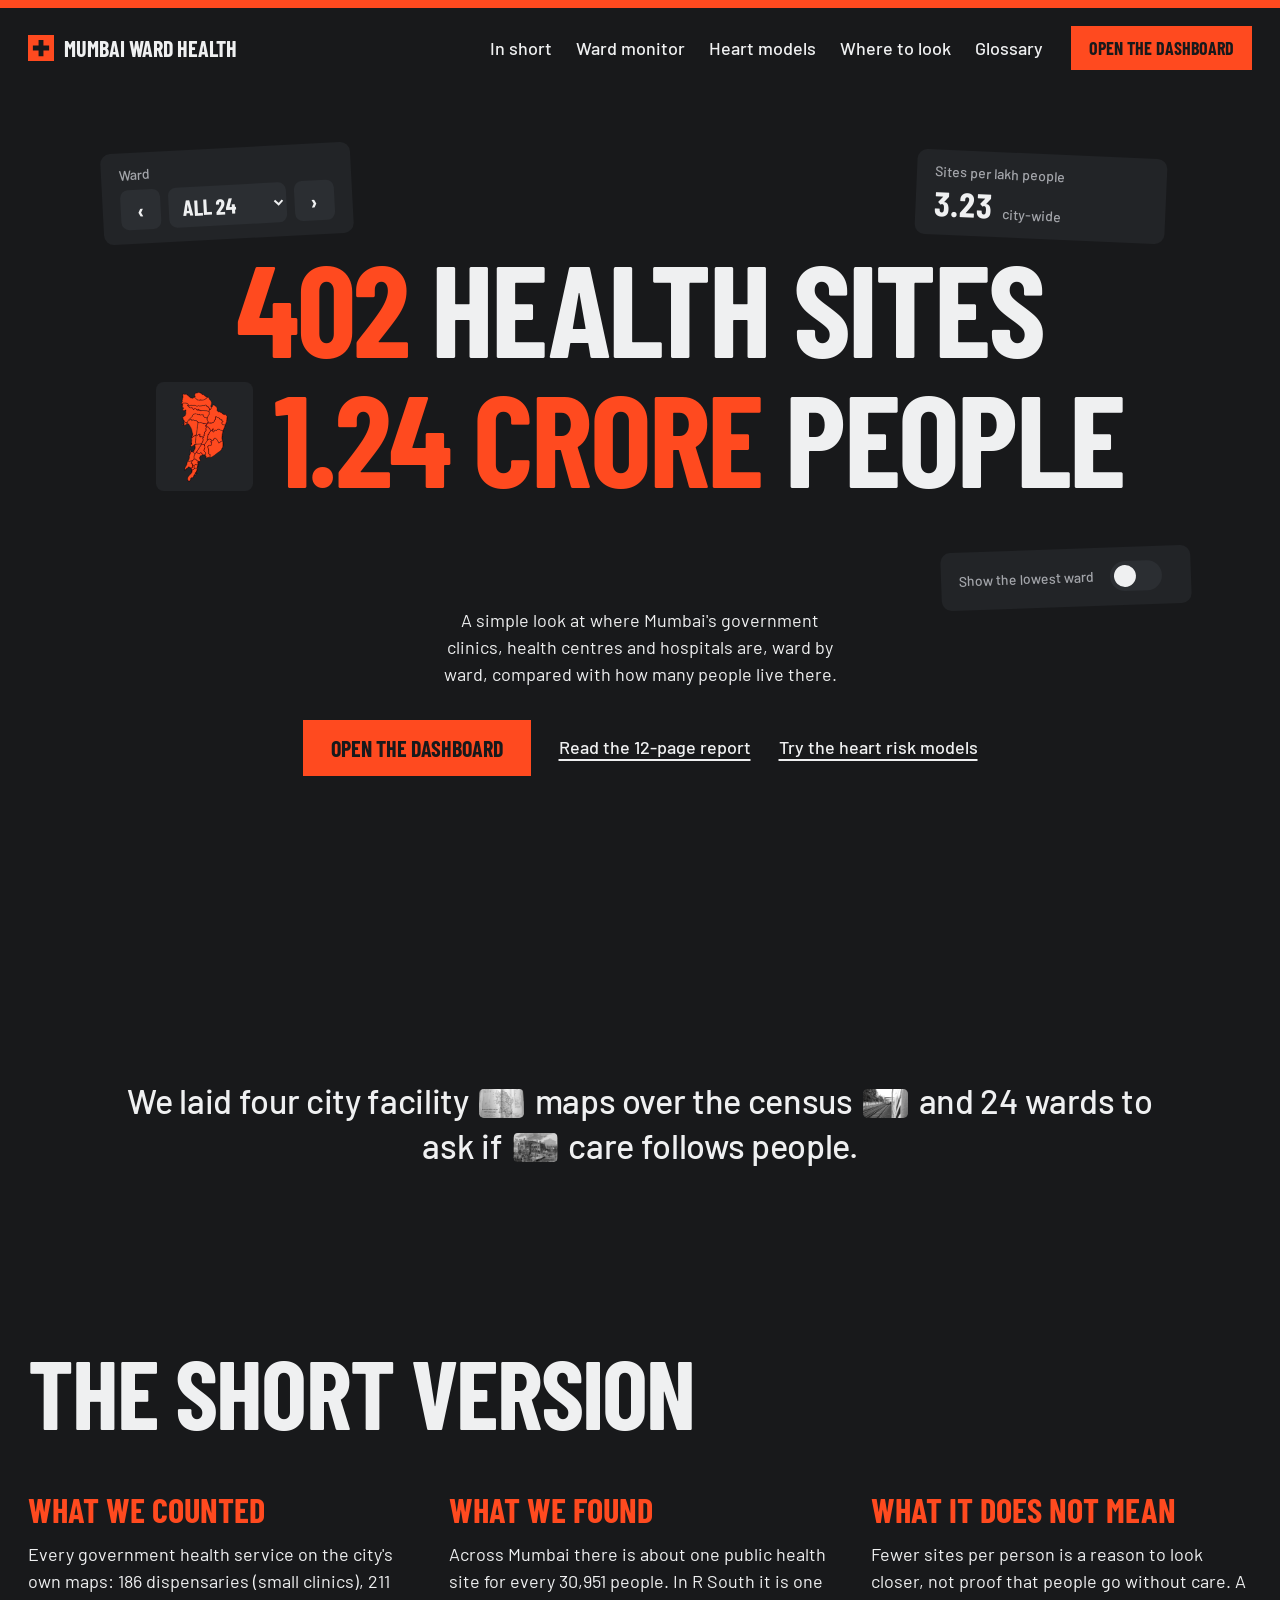
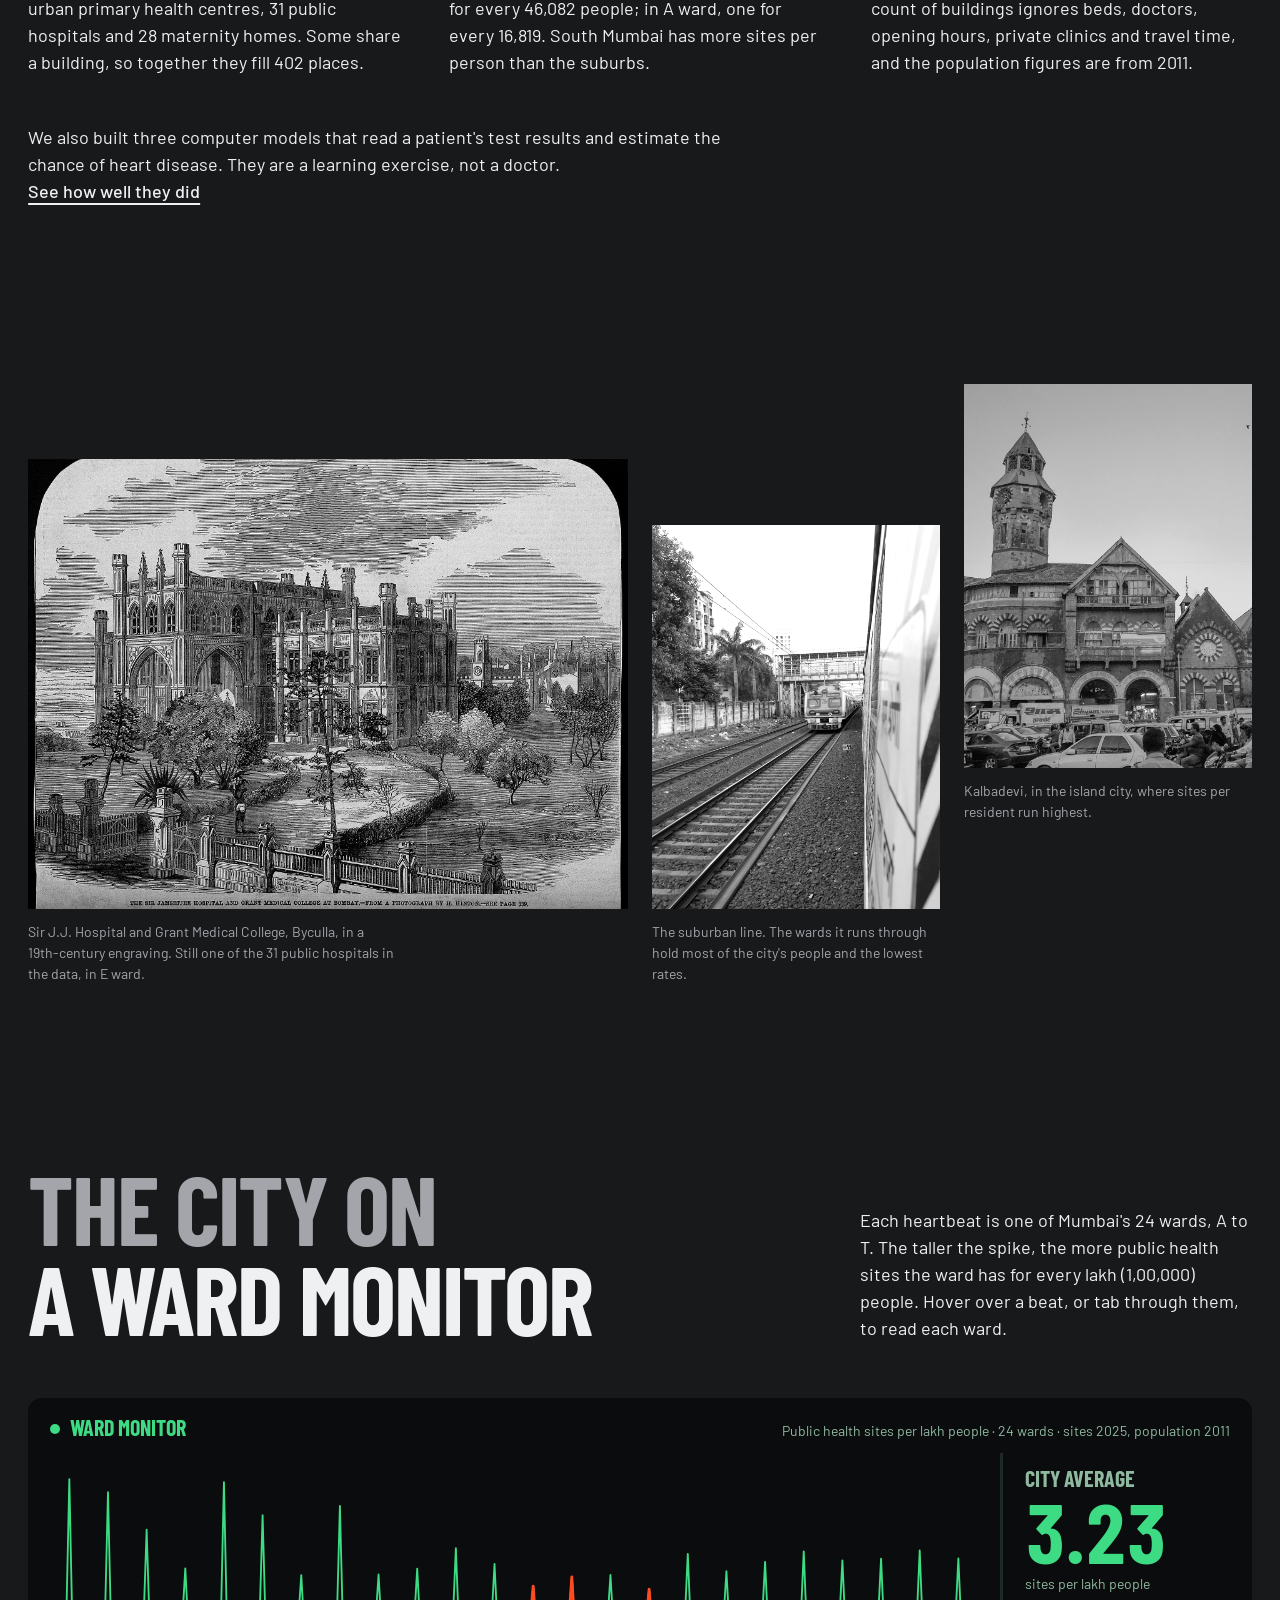
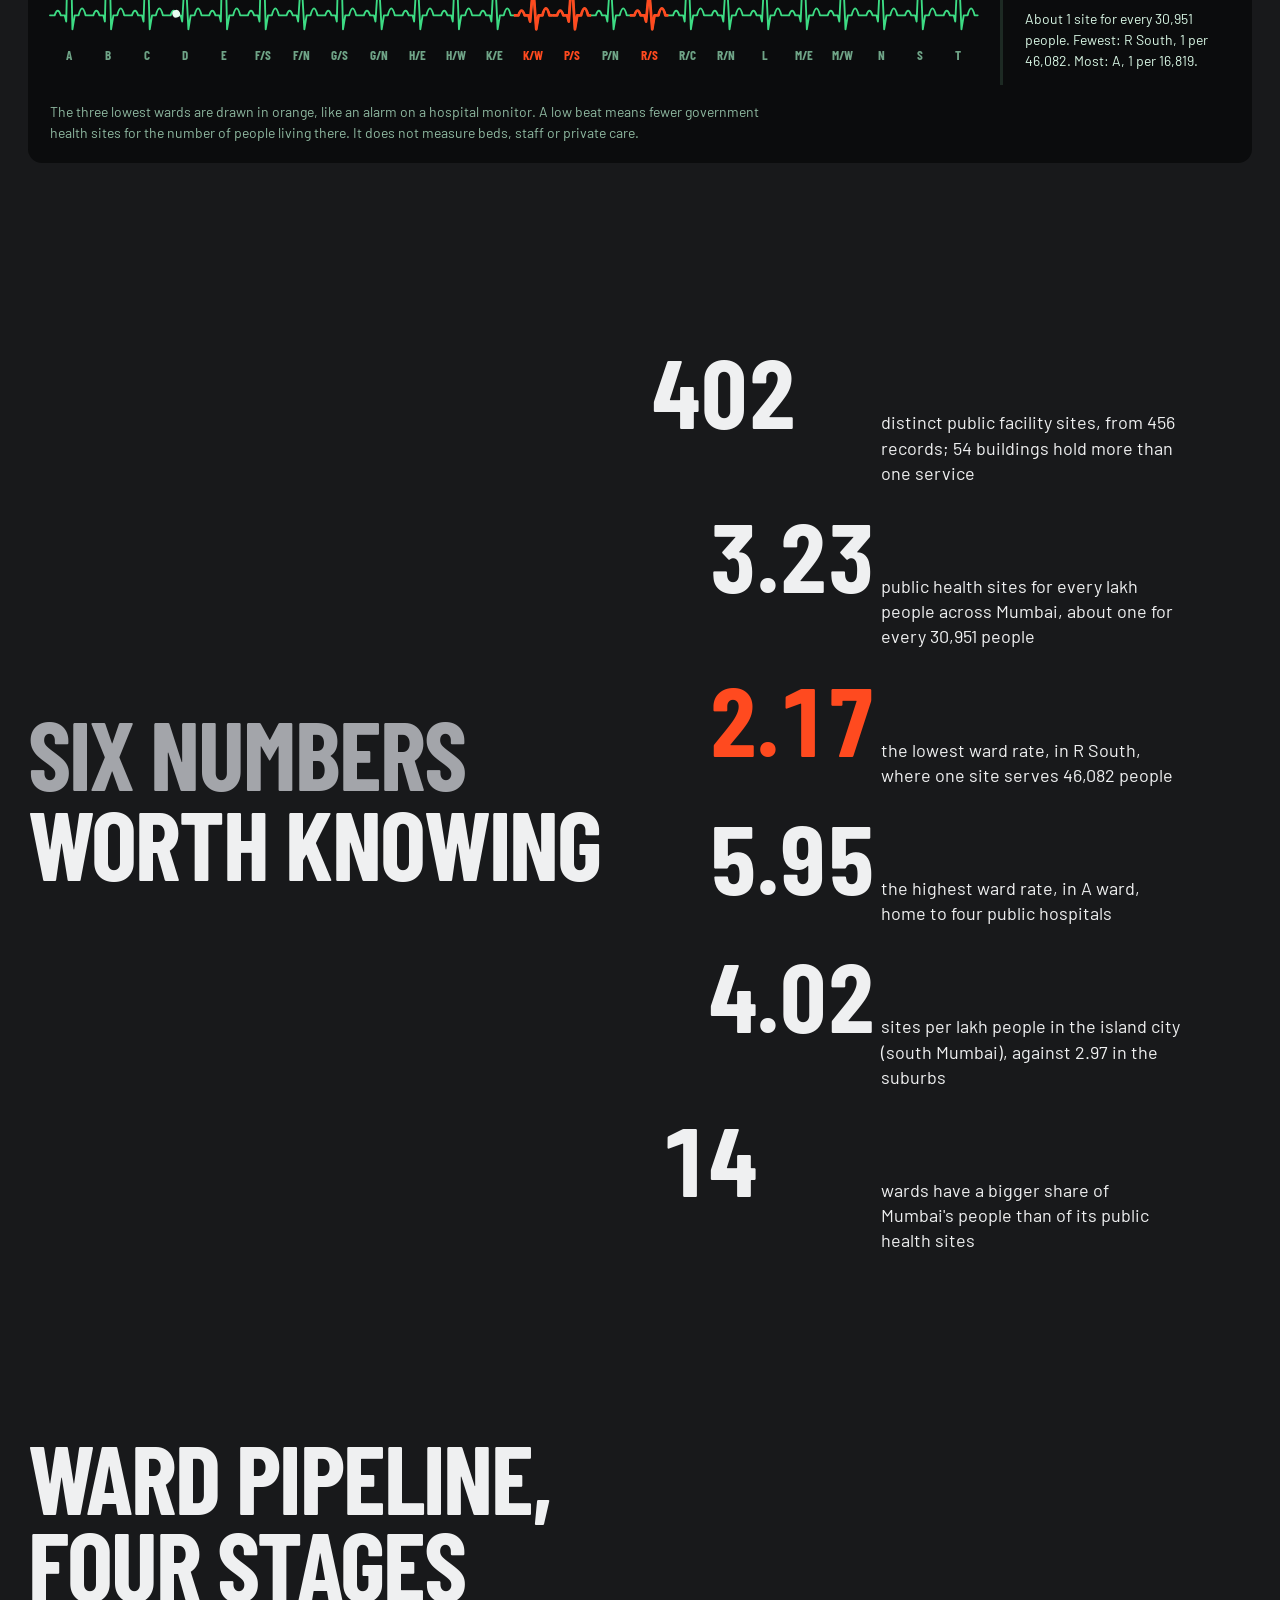
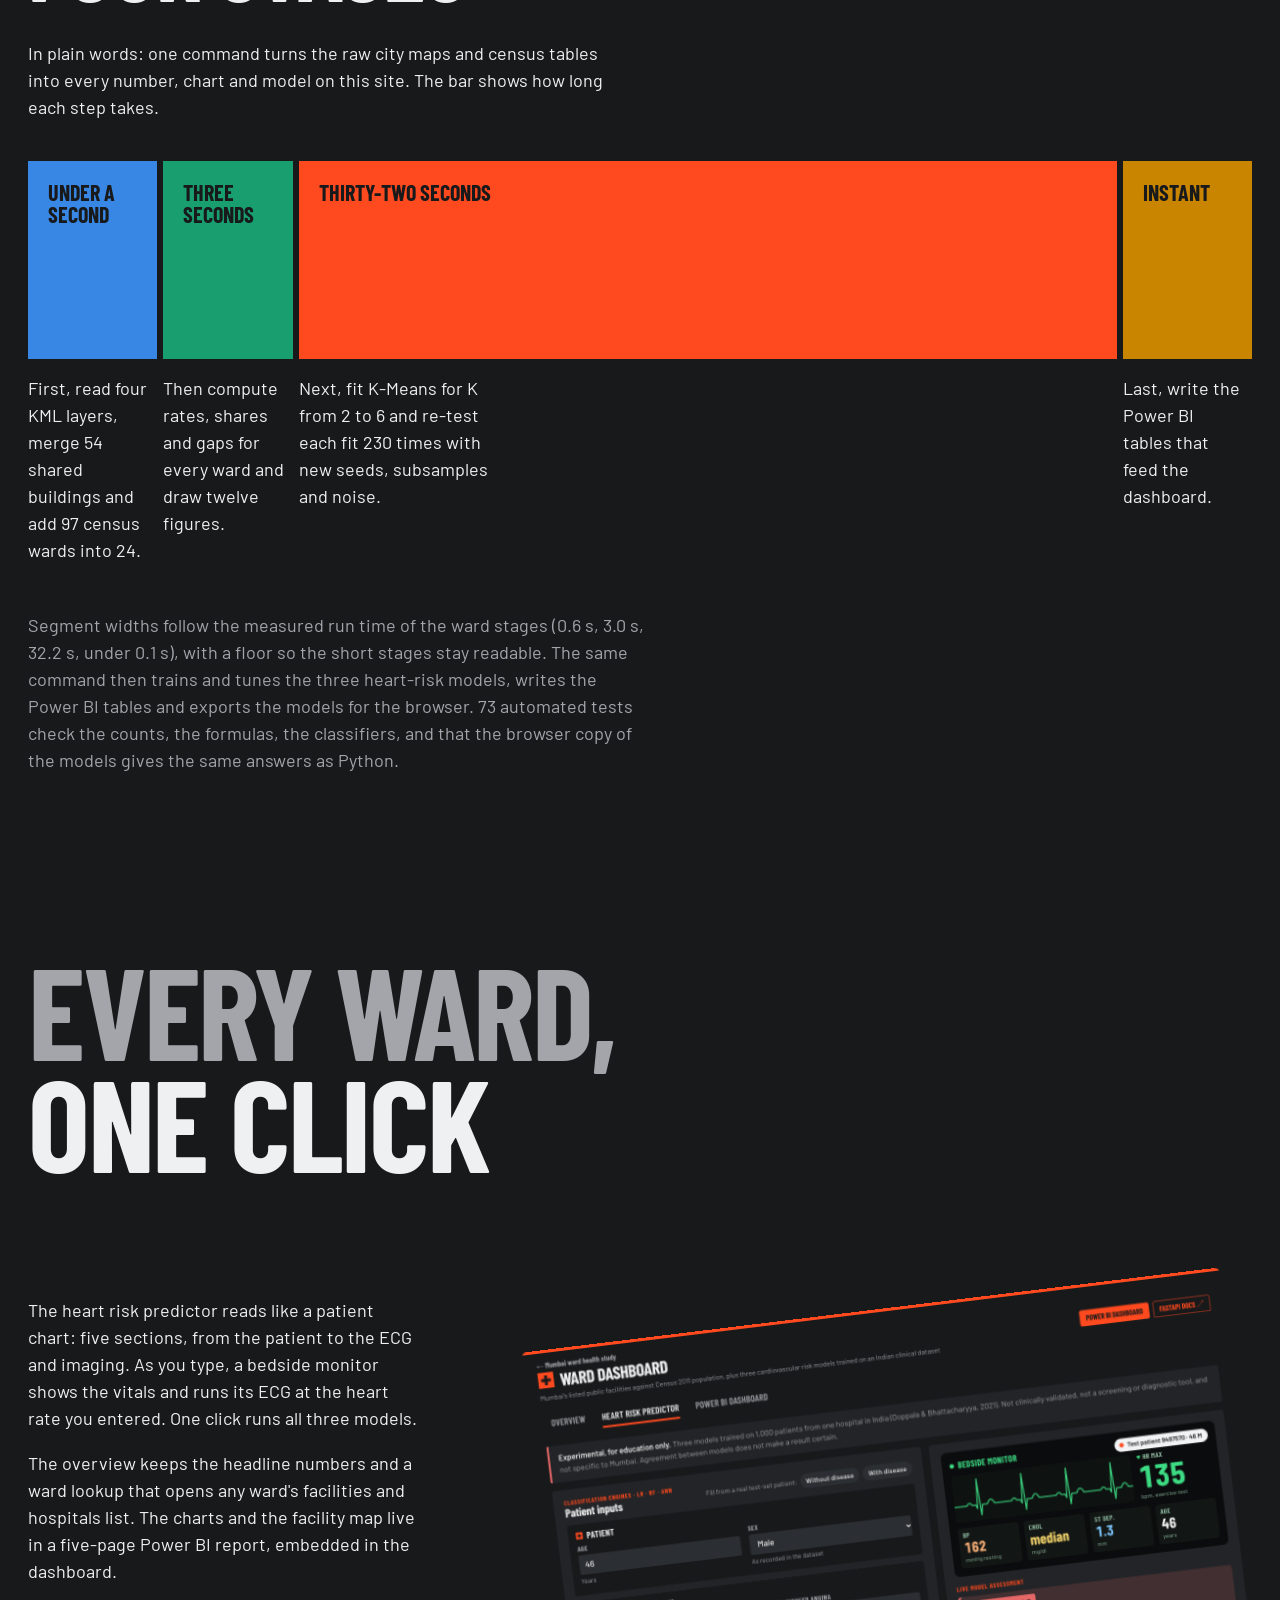
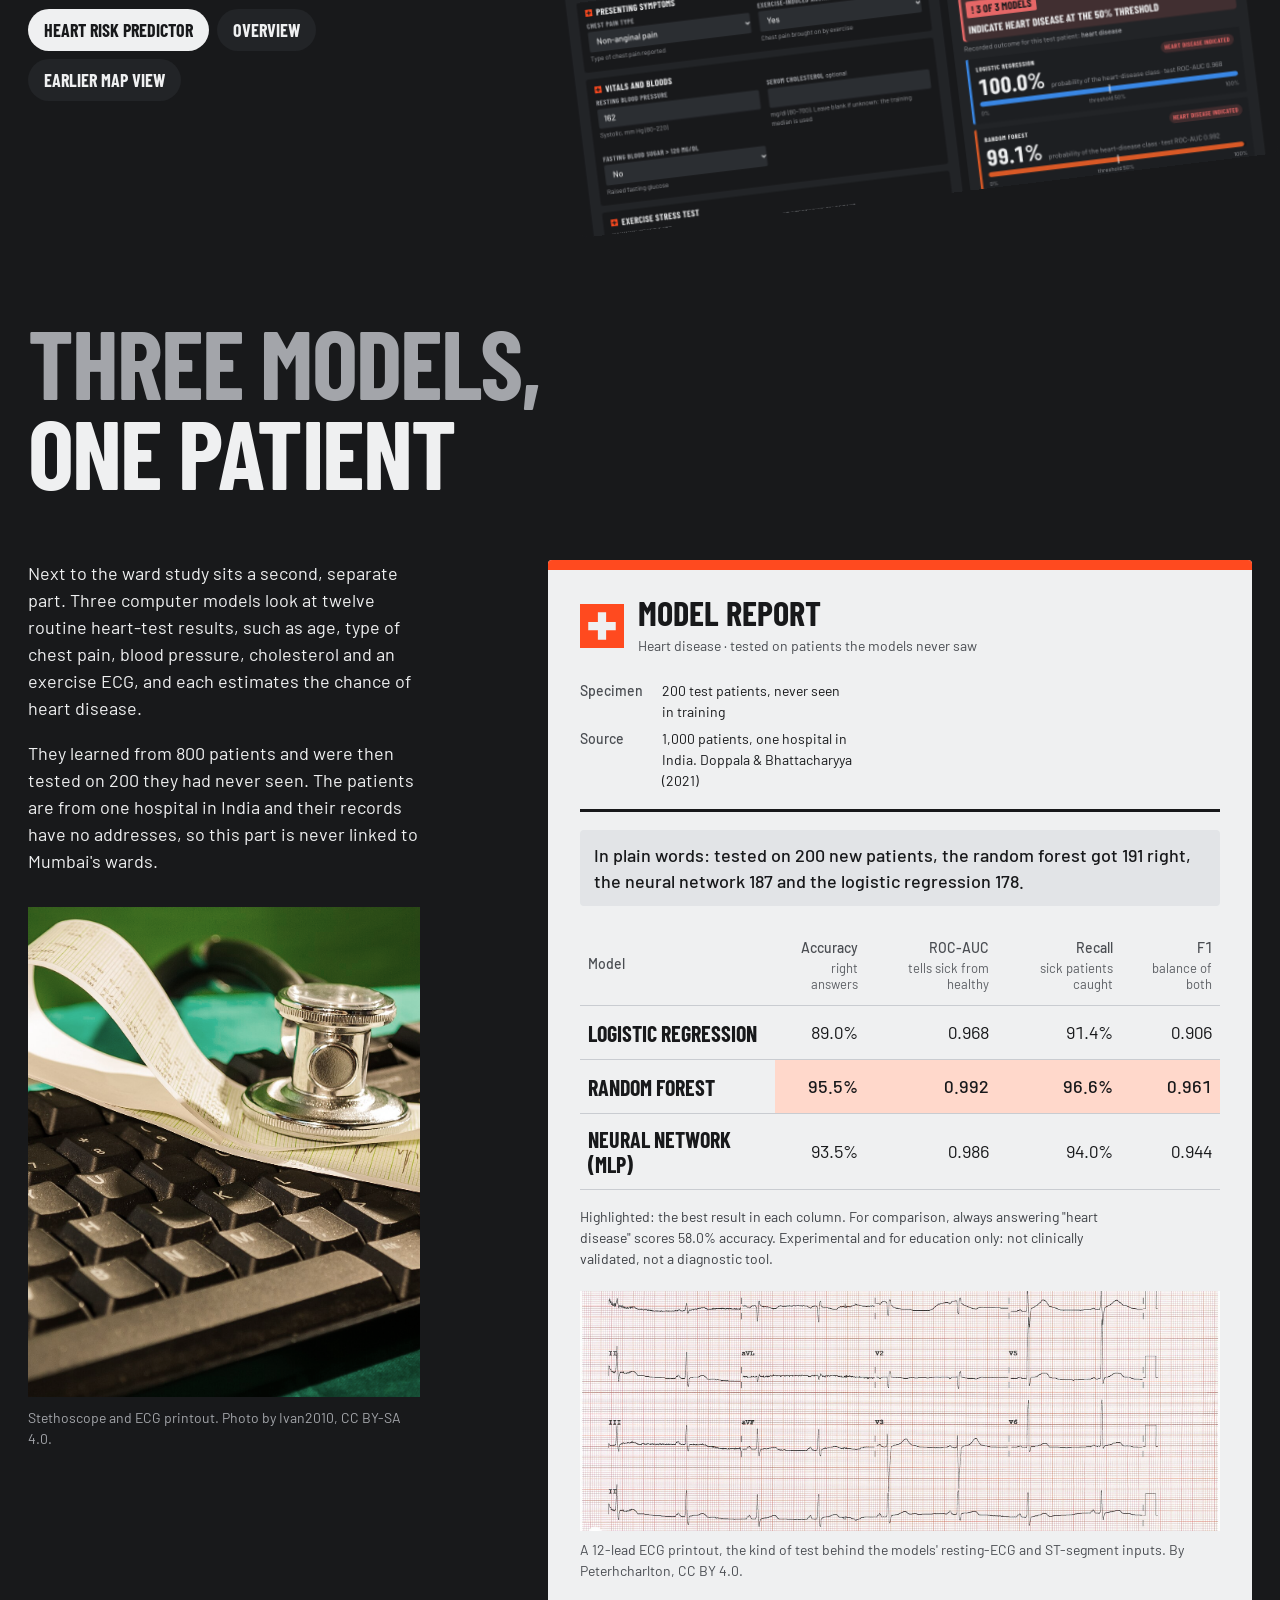
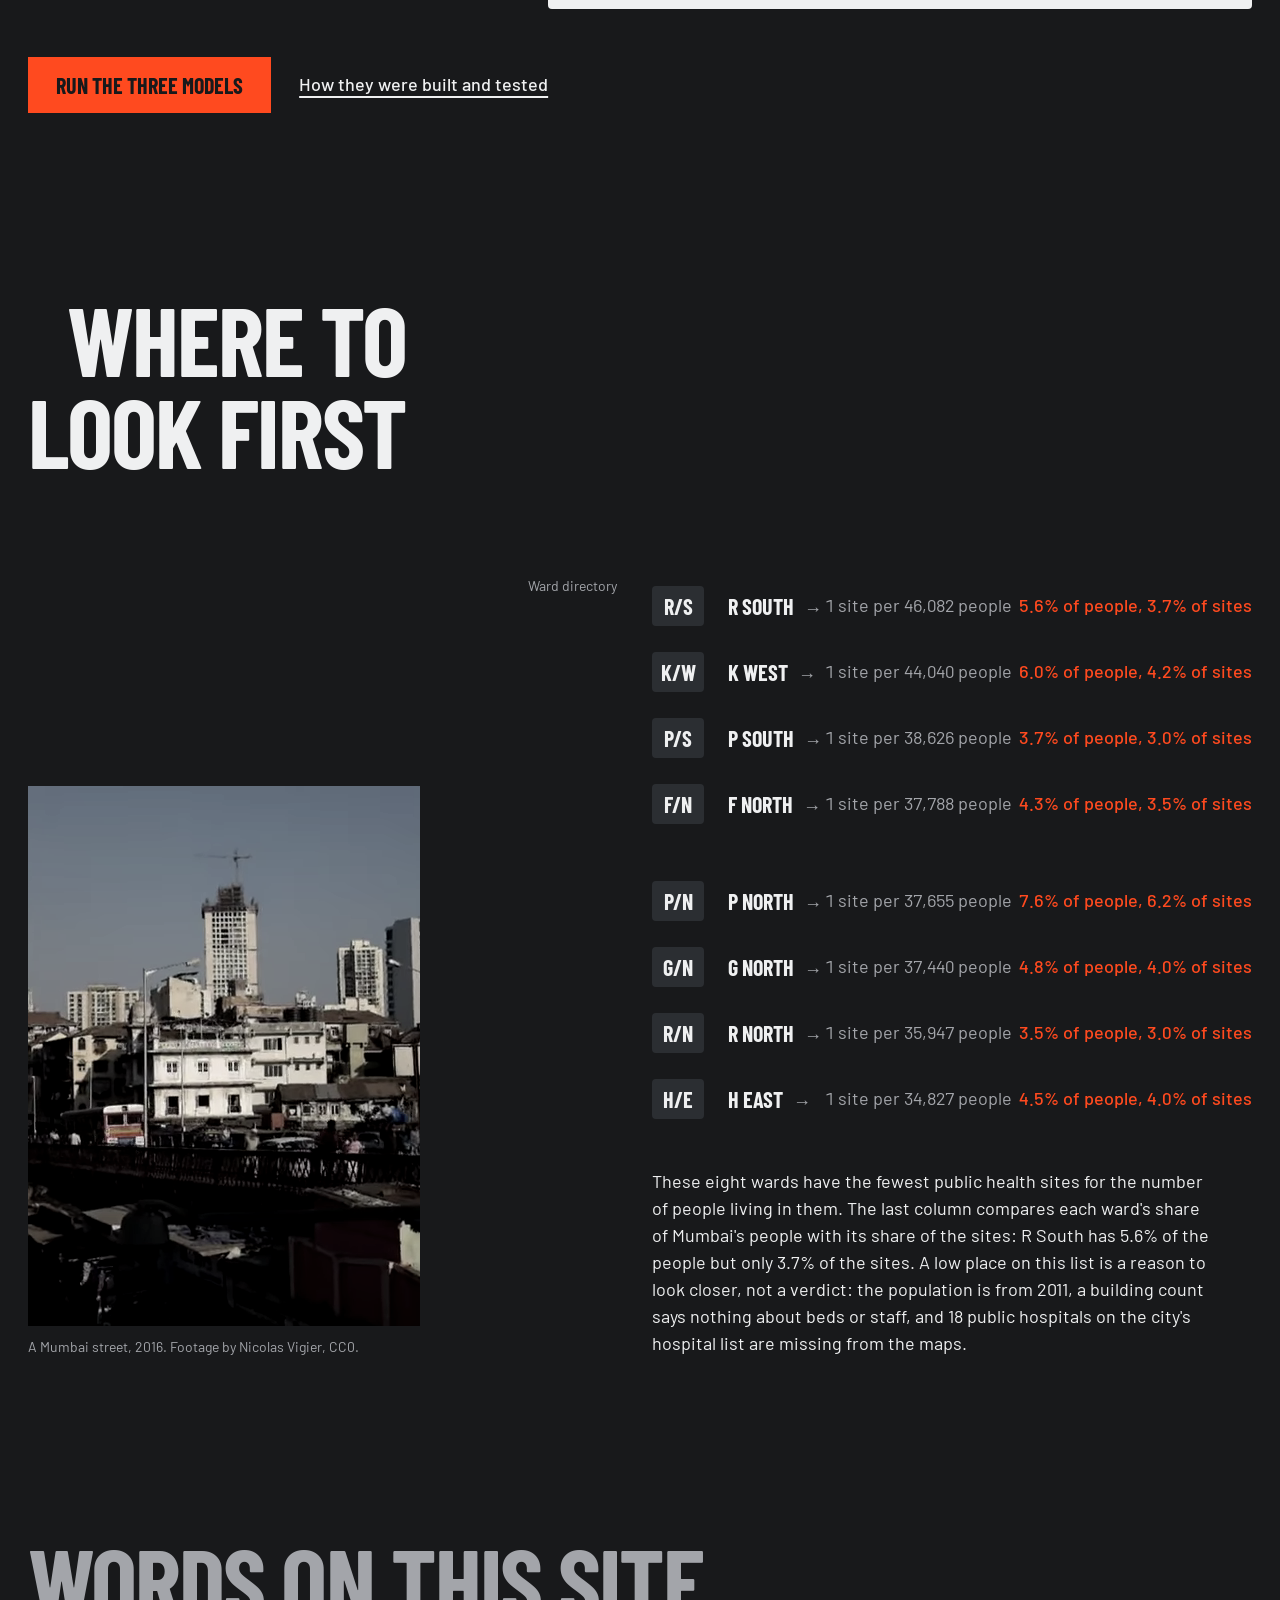
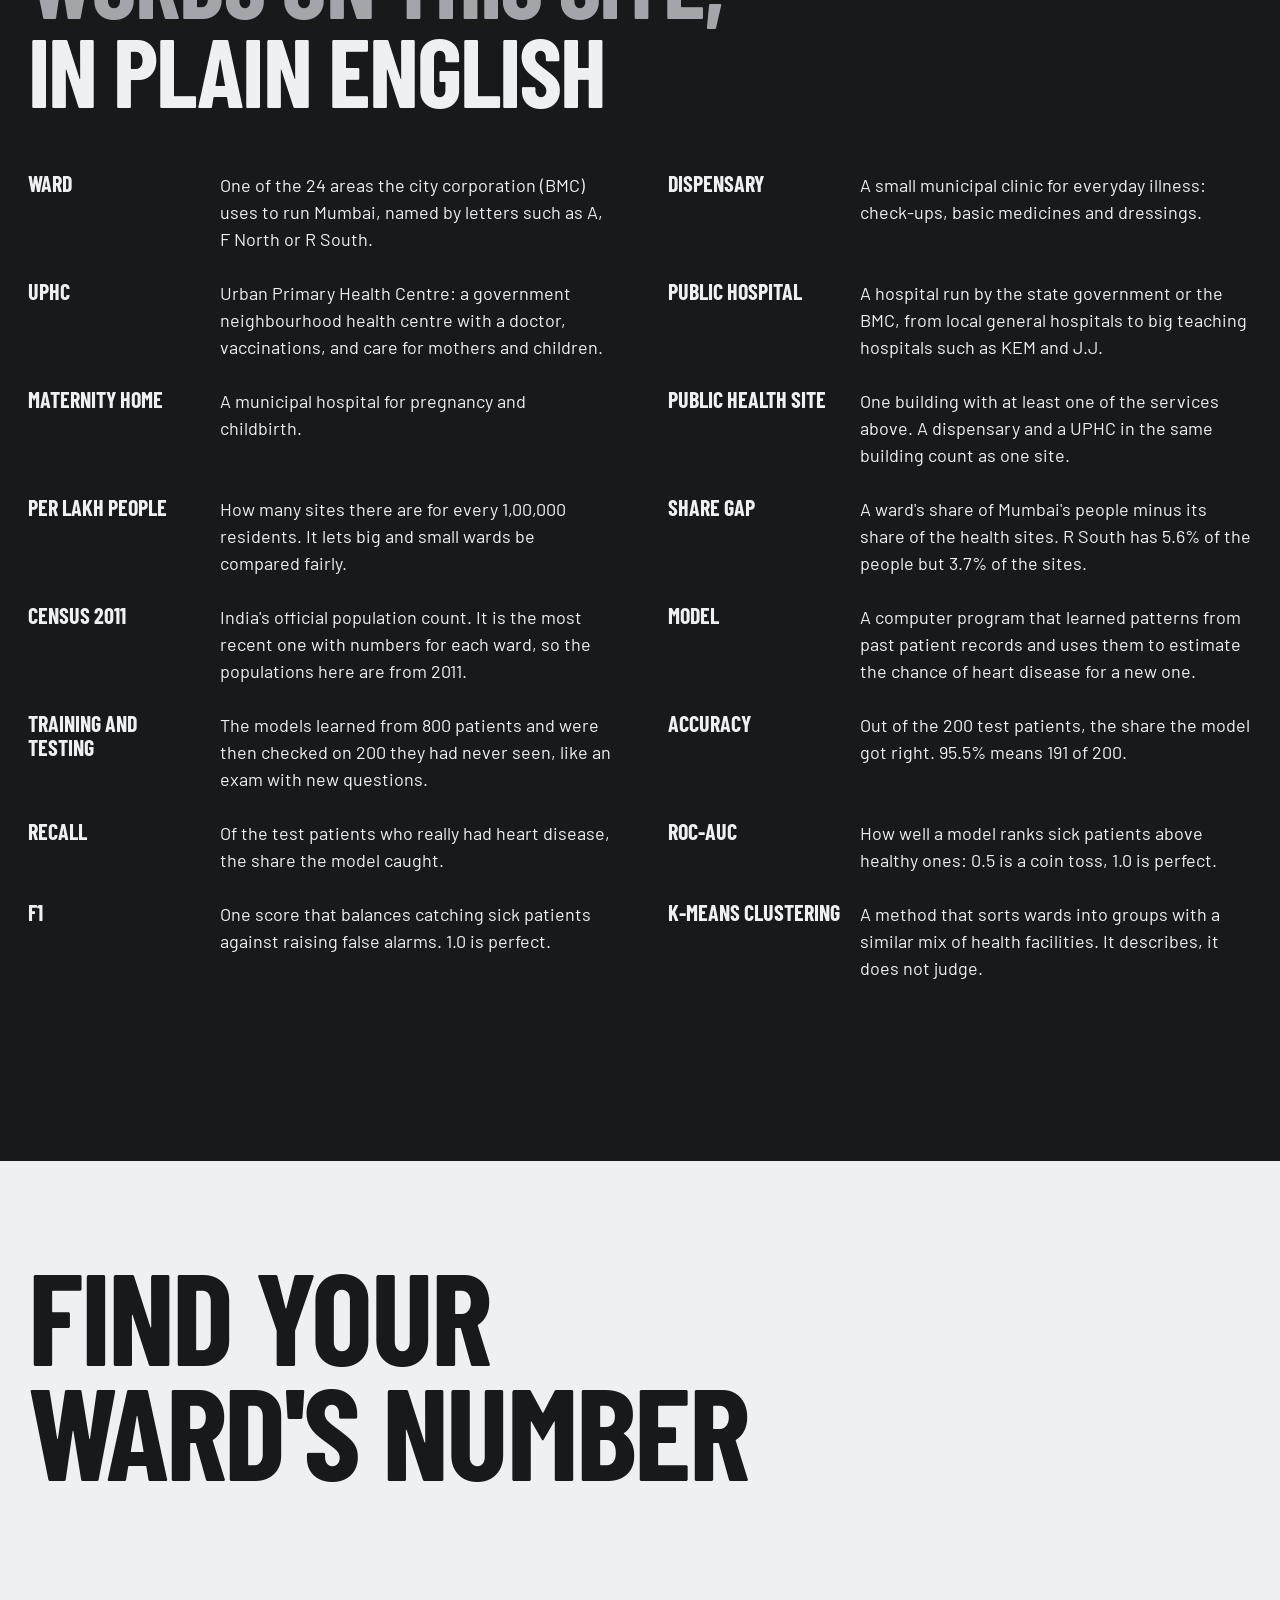
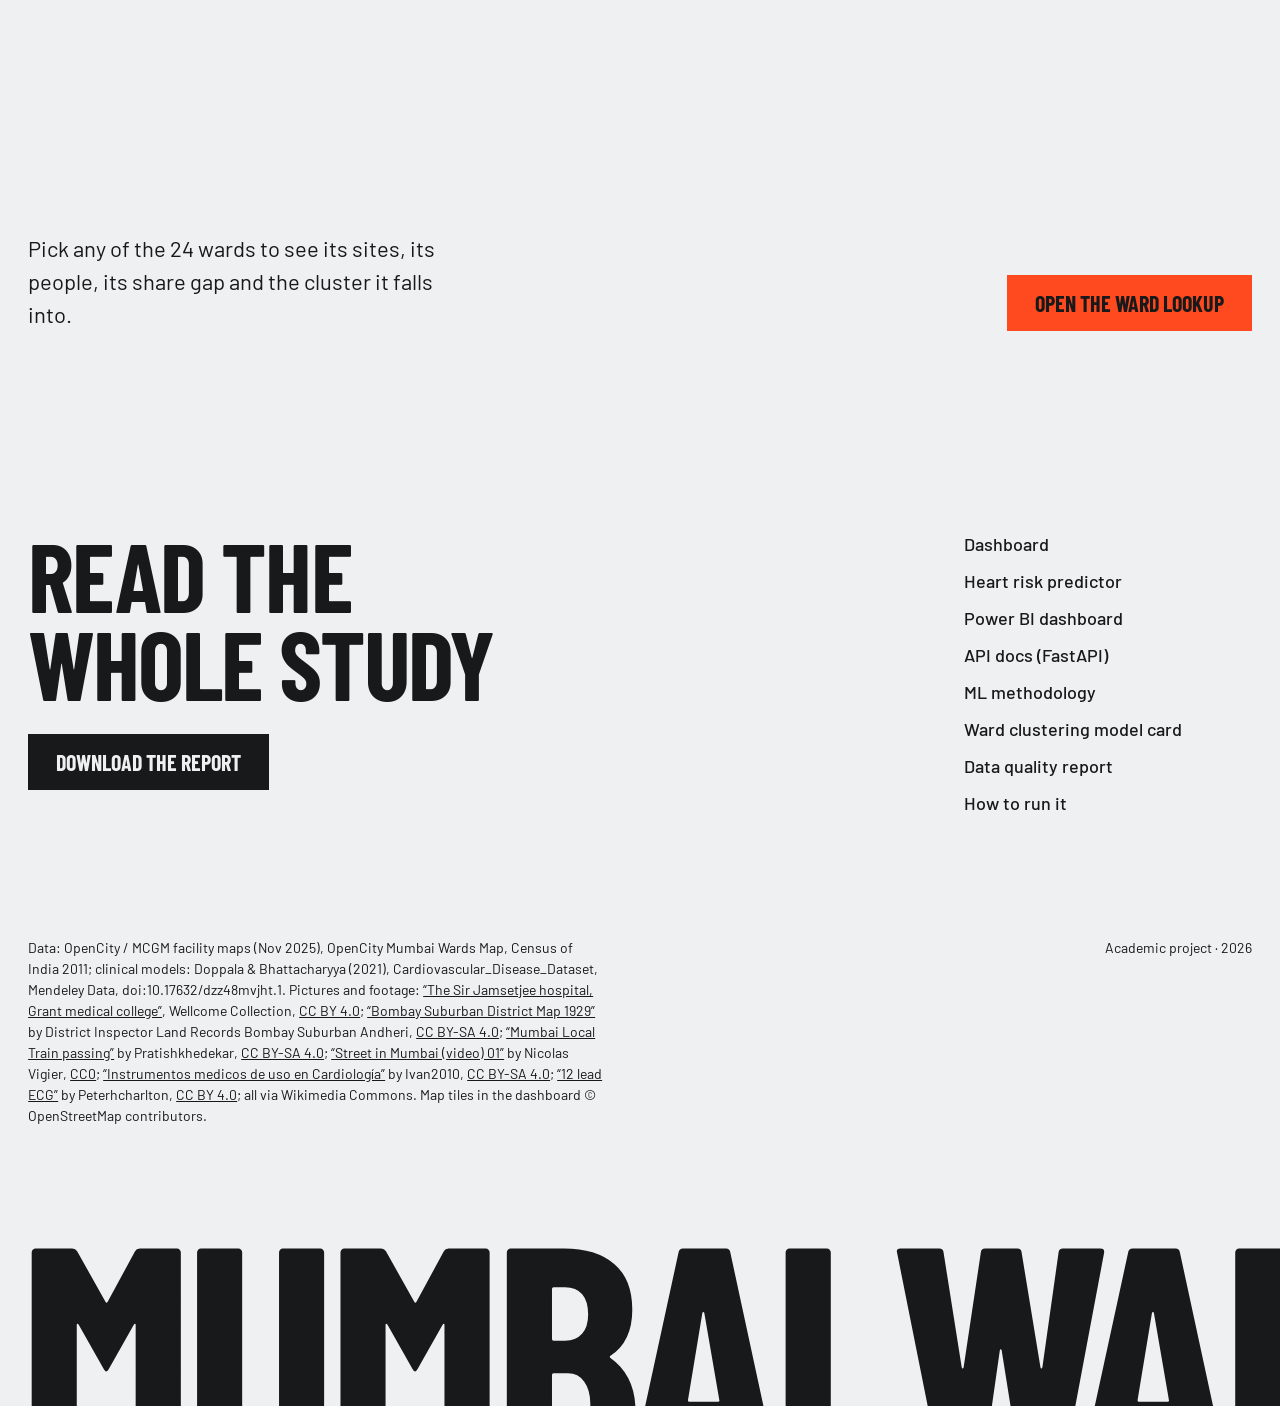
==== commit ef6b7669: "Hide the FastAPI docs links when there is no Python server The "FastAPI docs" button (dashboard head" ====
--- a/index.html
+++ b/index.html
@@ -356,6 +356,6 @@
   <p class="giant" aria-hidden="true">Mumbai wards</p>
 </footer>
 
-<script src="landing/app.js?v=6"></script>
+<script src="landing/app.js?v=7"></script>
 </body>
 </html>
